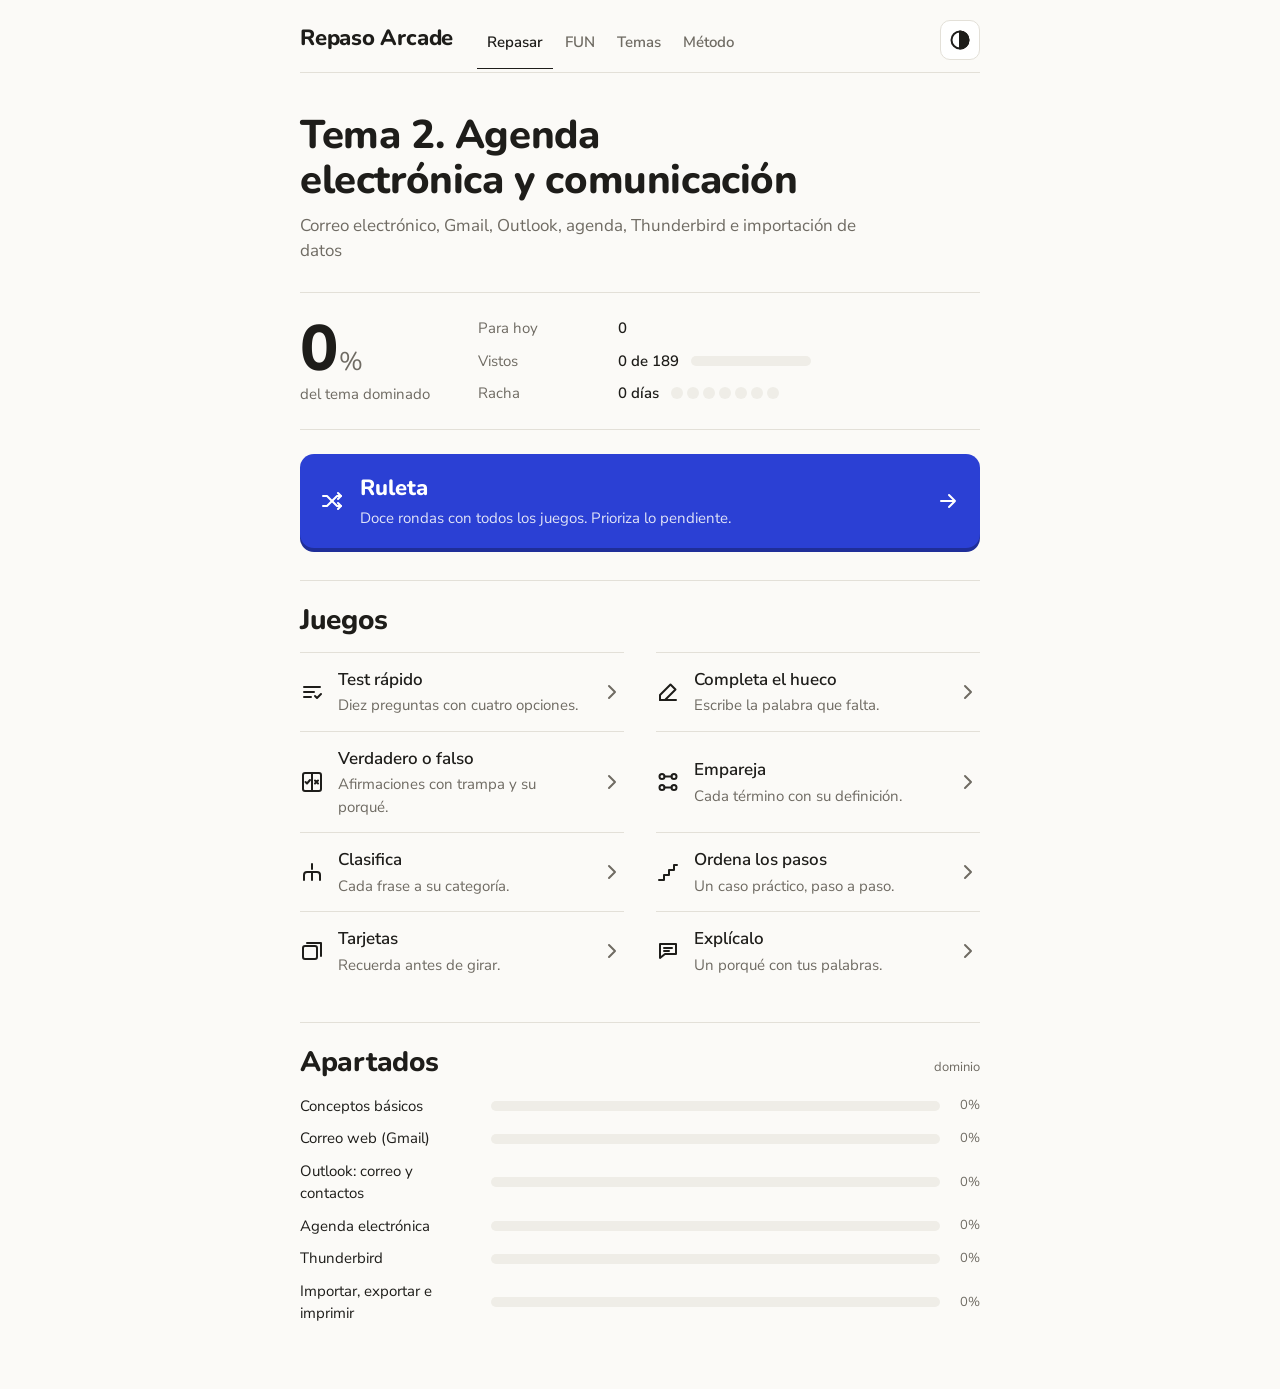
==== index.html @ 4361f6ac "Arreglos de la revisión y pantalla Método en filas con icono, frase y dato Contraste de los números " ====
<!doctype html>
<html lang="es">
<head>
<meta charset="utf-8">
<meta name="viewport" content="width=device-width,initial-scale=1,viewport-fit=cover">
<meta name="description" content="Juegos de estudio con repaso espaciado para el Tema 2 (agenda electrónica y comunicación). Admite nuevos PDF.">
<style>:root{color-scheme:light;padding-top:env(safe-area-inset-top,0px);padding-bottom:env(safe-area-inset-bottom,0px)}body{margin:0;font:14px system-ui,sans-serif}img{max-width:100%}[hidden]{display:none!important}</style>
</head>
<body>
<title>Repaso Arcade</title>
<meta name="claude:viewport-fit-sides" content="cover">
<link rel="preconnect" href="https://fonts.googleapis.com">
<link rel="preconnect" href="https://fonts.gstatic.com" crossorigin>
<link rel="stylesheet" href="https://fonts.googleapis.com/css2?family=Nunito:wght@700;800&family=Nunito+Sans:wght@400;600&display=swap">
<script>/* Aplica el color y el modo guardados antes del primer pintado. */
try { var raA = JSON.parse(localStorage.getItem('ra.accent') || 'null'), raM = JSON.parse(localStorage.getItem('ra.mode') || 'null'); if (typeof raA === 'string') document.documentElement.setAttribute('data-accent', raA); if (raM === 'light' || raM === 'dark') document.documentElement.setAttribute('data-theme', raM); } catch (e) { }</script>
<style>
/* Sistema visual: ver DISENO.md. Una columna de 720 px, papel, tinta y un acento elegido por el usuario.
   Orden y aire tipo Notion (líneas finas, sin cajas dentro de cajas) con lo amable de Duolingo (tipografía redondeada,
   botones con borde inferior en relieve, barras gruesas). Sin sombras difusas, degradados ni desenfoques. */
:root {
  --paper: #FBFAF7; --surface: #FFFFFF; --surface-2: #EFEDE7; --ink: #1E1D1A; --ink-2: #6F6B63; --line: #E3E0D8; --line-2: #C9C5BB;
  --ok: #1B6E45; --ok-soft: #E1F2E7; --ko: #B33628; --ko-soft: #F9E1DD; --warn: #8E5D0E; --warn-soft: #F4E6C6;
  --accent-l: #2B40D4; --accent-d: #9DA8FF; --accent-ink-l: #FFFFFF; --accent-ink-d: #0F1440;
  --accent: var(--accent-l); --accent-ink: var(--accent-ink-l);
  --accent-soft: color-mix(in srgb, var(--accent) 12%, var(--paper));
  --accent-edge: color-mix(in srgb, var(--accent) 72%, #000);
  --ink-edge: color-mix(in srgb, var(--ink) 72%, #000);
  --font-display: "Nunito", "Nunito Sans", "Segoe UI", system-ui, sans-serif;
  --font-ui: "Nunito Sans", "Segoe UI", system-ui, -apple-system, sans-serif;
  --r-s: 10px; --r-m: 14px;
}
:root[data-accent="petroleo"] { --accent-l: #0E7C86; --accent-d: #4FC6CF; --accent-ink-d: #04282B; }
:root[data-accent="ciruela"] { --accent-l: #7A2E8E; --accent-d: #D39AE3; --accent-ink-d: #2B0F33; }
:root[data-accent="naranja"] { --accent-l: #B5500F; --accent-d: #F6A062; --accent-ink-d: #3A1A05; }
:root[data-accent="carbon"] { --accent-l: #1A1813; --accent-d: #ECE7DC; --accent-ink-d: #141311; }
@media (prefers-color-scheme: dark) {
  :root:not([data-theme="light"]) {
    --paper: #191917; --surface: #212120; --surface-2: #2C2B28; --ink: #ECEAE4; --ink-2: #A5A198; --line: #363530; --line-2: #4F4D46;
    --ok: #63C994; --ok-soft: #17322A; --ko: #F28E7F; --ko-soft: #3D1F1B; --warn: #E4B45D; --warn-soft: #392E14;
    --accent: var(--accent-d); --accent-ink: var(--accent-ink-d); color-scheme: dark;
  }
}
:root[data-theme="dark"] {
  --paper: #191917; --surface: #212120; --surface-2: #2C2B28; --ink: #ECEAE4; --ink-2: #A5A198; --line: #363530; --line-2: #4F4D46;
  --ok: #63C994; --ok-soft: #17322A; --ko: #F28E7F; --ko-soft: #3D1F1B; --warn: #E4B45D; --warn-soft: #392E14;
  --accent: var(--accent-d); --accent-ink: var(--accent-ink-d); color-scheme: dark;
}
* { box-sizing: border-box; }
html { height: 100%; }
body { margin: 0; background: var(--paper); color: var(--ink); font-family: var(--font-ui); font-size: 17px; line-height: 1.5; -webkit-font-smoothing: antialiased; }
button, input, select, textarea { font: inherit; color: inherit; }
button { cursor: pointer; }
:focus-visible { outline: 2px solid var(--accent); outline-offset: 2px; }
h1, h2, h3 { font-family: var(--font-display); font-weight: 800; line-height: 1.12; margin: 0; letter-spacing: -0.01em; text-wrap: balance; }
h1 { font-size: 2.5rem; }
h2 { font-size: 1.75rem; }
h3 { font-size: 1.375rem; }
p { margin: 0; }
b, strong { font-weight: 600; }
a { color: var(--accent); text-underline-offset: 3px; }
.ic { display: inline-flex; width: 24px; height: 24px; flex: 0 0 auto; }
.ic svg { width: 100%; height: 100%; fill: none; stroke: currentColor; stroke-width: 2; stroke-linecap: round; stroke-linejoin: round; }
.ic.sm { width: 18px; height: 18px; }
.app { max-width: 720px; margin: 0 auto; padding-left: max(20px, env(safe-area-inset-left, 0px)); padding-right: max(20px, env(safe-area-inset-right, 0px)); padding-bottom: 64px; }

/* Cabecera y navegación */
.top { display: flex; flex-wrap: wrap; align-items: center; gap: 0 20px; padding-top: 20px; border-bottom: 1px solid var(--line); }
.brand { font-family: var(--font-display); font-weight: 800; font-size: 1.375rem; background: none; border: 0; padding: 0 0 16px; color: var(--ink); letter-spacing: -0.01em; }
.topTools { margin-left: auto; padding-bottom: 12px; display: flex; gap: 8px; position: relative; }
.nav { display: flex; gap: 2px; order: 3; width: 100%; overflow-x: auto; scrollbar-width: none; }
.nav::-webkit-scrollbar { display: none; }
@media (min-width: 640px) { .nav { order: 0; width: auto; margin-left: 4px; } .topTools { order: 4; } }
.navItem { background: none; border: 0; padding: 8px 10px 14px; font-weight: 600; font-size: .9375rem; color: var(--ink-2); border-bottom: 2px solid transparent; margin-bottom: -1px; white-space: nowrap; transition: color .16s ease-out; }
.navItem:hover { color: var(--ink); }
.navItem.on { color: var(--ink); border-bottom-color: var(--ink); }
.iconBtn { width: 40px; height: 40px; display: inline-grid; place-items: center; border: 1px solid var(--line); background: var(--surface); border-radius: var(--r-s); color: var(--ink); padding: 0; }
.iconBtn:hover { border-color: var(--line-2); }
.themePanel { position: absolute; right: 0; top: calc(100% - 2px); z-index: 10; background: var(--surface); border: 1px solid var(--line); border-radius: var(--r-m); padding: 14px; display: grid; gap: 12px; min-width: 240px; }
.tpRow { display: grid; gap: 8px; }
.tpL { font-size: .8125rem; color: var(--ink-2); }
.swatches { display: flex; gap: 10px; }
.sw { width: 30px; height: 30px; border-radius: 50%; border: 0; padding: 0; background: var(--sw); }
.sw.on { outline: 2px solid var(--ink); outline-offset: 2px; }
.seg { display: inline-flex; border: 1px solid var(--line); border-radius: var(--r-s); overflow: hidden; }
.seg button { background: var(--surface); border: 0; padding: 7px 12px; font-size: .9375rem; color: var(--ink-2); border-right: 1px solid var(--line); }
.seg button:last-child { border-right: 0; }
.seg button.on { background: var(--ink); color: var(--paper); }

/* Botones y texto auxiliar */
.btn { display: inline-flex; align-items: center; justify-content: center; gap: 8px; min-height: 46px; padding: 10px 18px; border-radius: var(--r-s); border: 2px solid var(--line); box-shadow: 0 3px 0 var(--line); background: var(--surface); color: var(--ink); font-weight: 600; line-height: 1.2; text-decoration: none; transition: border-color .16s ease-out, background .16s ease-out, color .16s ease-out, transform .08s ease-out, box-shadow .08s ease-out; }
.btn:hover { border-color: var(--line-2); box-shadow: 0 3px 0 var(--line-2); }
.btn:active:not([disabled]) { transform: translateY(3px); box-shadow: none; }
.btn.primary { background: var(--accent); color: var(--accent-ink); border-color: var(--accent); box-shadow: 0 3px 0 var(--accent-edge); }
.btn.primary:hover { filter: brightness(1.06); border-color: var(--accent); box-shadow: 0 3px 0 var(--accent-edge); }
.btn.text { border-color: transparent; background: transparent; color: var(--ink-2); box-shadow: none; }
.btn.text:active:not([disabled]) { transform: none; }
.btn.text:hover { color: var(--ink); background: var(--surface-2); }
.btn.danger { color: var(--ko); }
.btn.big { min-height: 54px; padding: 12px 22px; font-size: 1.0625rem; }
.btn.small { min-height: 38px; padding: 5px 12px; font-size: .9375rem; }
.btn.on { background: var(--ink); color: var(--paper); border-color: var(--ink); box-shadow: 0 3px 0 var(--ink-edge); }
.btn[disabled] { opacity: .5; cursor: not-allowed; }
.row { display: flex; flex-wrap: wrap; gap: 10px; align-items: center; }
.row.between { justify-content: space-between; }
.stack { display: grid; grid-template-columns: minmax(0, 1fr); gap: 16px; }
.stack.tight { gap: 8px; }
.muted { color: var(--ink-2); }
.small { font-size: .9375rem; }
.label { font-size: .8125rem; color: var(--ink-2); }
.tag { font-size: .8125rem; font-weight: 600; color: var(--accent); }
.tag.warn { color: var(--warn); }
.kbd { display: inline-grid; place-items: center; min-width: 24px; height: 24px; padding: 0 6px; border-radius: 6px; background: var(--surface-2); font-size: .8125rem; font-weight: 600; color: var(--ink-2); }
.block { padding-top: 24px; border-top: 1px solid var(--line); margin-top: 32px; }
.h { display: flex; align-items: baseline; justify-content: space-between; gap: 12px; margin-bottom: 16px; }
.page { padding-top: 32px; display: grid; gap: 16px; }
.page .h { margin-bottom: 0; align-items: center; flex-wrap: wrap; }
.empty { padding: 48px 0; display: grid; gap: 12px; }

/* Inicio */
.hero { padding: 40px 0 28px; display: grid; gap: 10px; }
.hero .sub { color: var(--ink-2); max-width: 56ch; }
.packPick { display: grid; grid-template-columns: auto minmax(0, 1fr); align-items: center; gap: 10px; margin-top: 6px; max-width: 480px; }
select.packSel { width: 100%; min-width: 0; padding: 8px 12px; border: 2px solid var(--line); border-radius: var(--r-s); background: var(--surface); text-overflow: ellipsis; }
.ledger { display: grid; grid-template-columns: auto 1fr; gap: 24px 48px; align-items: center; padding: 24px 0; border-top: 1px solid var(--line); border-bottom: 1px solid var(--line); }
.ledger .big { display: grid; gap: 2px; }
.ledger .n { font-family: var(--font-display); font-size: 4rem; font-weight: 800; line-height: 1; font-variant-numeric: tabular-nums; letter-spacing: -0.02em; }
.ledger .n small { font-size: .4em; margin-left: 2px; color: var(--ink-2); font-weight: 400; }
.ledger .l { font-size: .9375rem; color: var(--ink-2); }
.facts { list-style: none; margin: 0; padding: 0; display: grid; gap: 10px; }
.facts li { display: grid; grid-template-columns: 8.5em 1fr; gap: 12px; align-items: center; font-size: .9375rem; }
.facts .k { color: var(--ink-2); }
.facts .v { font-weight: 600; font-variant-numeric: tabular-nums; display: flex; align-items: center; gap: 12px; min-width: 0; }
.facts .v.due { color: var(--warn); }
.mini { flex: 1 1 60px; max-width: 120px; height: 10px; background: var(--surface-2); border-radius: 5px; overflow: hidden; }
.mini i { display: block; height: 100%; background: var(--accent); width: 0; transition: width .3s ease-out; }
.days { display: inline-flex; gap: 4px; }
.days i { width: 12px; height: 12px; border-radius: 50%; background: var(--surface-2); }
.days i.on { background: var(--accent); }
@media (max-width: 480px) { .ledger { grid-template-columns: 1fr; gap: 16px; } .facts li { grid-template-columns: 7.5em 1fr; } }
.cta { display: grid; grid-template-columns: auto 1fr auto; align-items: center; gap: 16px; width: 100%; margin-top: 24px; padding: 18px 20px; border: 0; border-radius: var(--r-m); background: var(--accent); color: var(--accent-ink); box-shadow: 0 4px 0 var(--accent-edge); text-align: left; transition: filter .16s ease-out, transform .08s ease-out, box-shadow .08s ease-out; }
.cta:hover { filter: brightness(1.06); }
.cta:active { transform: translateY(4px); box-shadow: none; }
.cta .t { display: grid; gap: 2px; min-width: 0; }
.cta b { font-family: var(--font-display); font-size: 1.375rem; font-weight: 800; }
.cta .d { font-size: .9375rem; opacity: .85; }
.games { display: grid; grid-template-columns: 1fr; }
@media (min-width: 640px) { .games { grid-template-columns: 1fr 1fr; column-gap: 32px; } }
.game { display: grid; grid-template-columns: auto 1fr auto; align-items: center; gap: 14px; padding: 14px 0; border: 0; border-top: 1px solid var(--line); background: none; text-align: left; color: var(--ink); }
.game .t { display: grid; gap: 2px; min-width: 0; }
.game b { font-size: 1.0625rem; }
.game .d { font-size: .9375rem; color: var(--ink-2); }
.game .right { display: flex; align-items: center; gap: 10px; }
.game .rec { font-size: .8125rem; color: var(--ink-2); font-variant-numeric: tabular-nums; }
.game .chev { color: var(--ink-2); transition: transform .16s ease-out, color .16s ease-out; }
.game:hover:not([disabled]) .chev { color: var(--ink); transform: translateX(3px); }
.game[disabled] { opacity: .45; cursor: not-allowed; }
.secs { display: grid; gap: 10px; }
.sec { display: grid; grid-template-columns: minmax(120px, 1.2fr) 3fr auto; gap: 12px; align-items: center; font-size: .9375rem; }
.sec .pct { font-size: .8125rem; color: var(--ink-2); font-variant-numeric: tabular-nums; min-width: 3.5ch; text-align: right; }
.meter { height: 10px; background: var(--surface-2); border-radius: 5px; overflow: hidden; }
.meter i { display: block; height: 100%; background: var(--accent); transition: width .3s ease-out; }
@media (max-width: 420px) { .sec { grid-template-columns: 1fr auto; row-gap: 6px; } .sec .meter { grid-column: 1 / -1; grid-row: 2; } .sec .pct { grid-column: 2; grid-row: 1; } }

/* Partida */
.shell { padding-top: 24px; }
.shellHead { display: flex; align-items: center; justify-content: space-between; gap: 12px; flex-wrap: wrap; margin-bottom: 12px; }
.shellTitle { font-family: var(--font-display); font-weight: 800; font-size: 1.375rem; }
.shellMeta { display: flex; align-items: center; gap: 14px; font-size: .9375rem; color: var(--ink-2); font-variant-numeric: tabular-nums; }
.shellMeta .hot { color: var(--warn); font-weight: 600; }
.segs { display: flex; gap: 4px; height: 8px; margin-bottom: 28px; }
.segs i { flex: 1; background: var(--surface-2); border-radius: 4px; transition: background .3s ease-out; }
.segs i.done { background: var(--accent); }
.segs i.now { background: color-mix(in srgb, var(--accent) 45%, var(--surface-2)); }
.body { display: grid; gap: 20px; align-content: start; min-height: 240px; }
.q { font-family: var(--font-display); font-weight: 700; font-size: 1.625rem; line-height: 1.25; letter-spacing: -0.01em; }
.opts { display: grid; gap: 8px; }
.opt { display: flex; gap: 12px; align-items: center; text-align: left; width: 100%; min-height: 54px; padding: 12px 14px; border-radius: var(--r-s); border: 2px solid var(--line); box-shadow: 0 2px 0 var(--line); background: var(--surface); transition: border-color .16s ease-out, background .16s ease-out, transform .08s ease-out, box-shadow .08s ease-out; }
.opt:hover:not([disabled]) { border-color: var(--line-2); box-shadow: 0 2px 0 var(--line-2); }
.opt:active:not([disabled]) { transform: translateY(2px); box-shadow: none; }
.opt .key { flex: 0 0 auto; display: inline-grid; place-items: center; min-width: 26px; height: 26px; padding: 0 6px; border-radius: 6px; background: var(--surface-2); font-size: .8125rem; font-weight: 600; color: var(--ink-2); }
.opt .txt { flex: 1 1 auto; min-width: 0; }
.opt .mark { flex: 0 0 auto; display: inline-flex; min-width: 18px; }
.opt.is-right { border-color: var(--ok); background: var(--ok-soft); box-shadow: 0 2px 0 var(--ok); animation: pop .22s ease-out; }
@keyframes pop { 50% { transform: scale(1.015); } }
.opt.is-right .key { background: var(--ok); color: var(--paper); }
.opt.is-right .mark { color: var(--ok); }
.opt.is-wrong { border-color: var(--ko); background: var(--ko-soft); box-shadow: 0 2px 0 var(--ko); }
.opt.is-wrong .key { background: var(--ko); color: var(--paper); }
.opt.is-wrong .mark { color: var(--ko); }
.opt[disabled] { cursor: default; }
.opts.two { grid-template-columns: 1fr 1fr; }
.opts.two .opt { min-height: 72px; font-size: 1.0625rem; font-weight: 600; }
@media (max-width: 380px) { .opts.two { grid-template-columns: 1fr; } }
.fb { display: none; margin-top: 4px; padding: 16px; border-radius: var(--r-m); gap: 12px 16px; align-items: center; }
.fb.show { display: grid; grid-template-columns: 1fr auto; animation: rise .2s ease-out; }
@keyframes rise { from { opacity: 0; transform: translateY(8px); } }
.fb.ok { background: var(--ok-soft); }
.fb.ko { background: var(--ko-soft); }
.fb .verdict { font-weight: 600; display: flex; align-items: center; gap: 8px; }
.fb.ok .verdict { color: var(--ok); }
.fb.ko .verdict { color: var(--ko); }
.fb .why { font-size: .9375rem; margin-top: 4px; }
@media (max-width: 480px) { .fb.show { grid-template-columns: 1fr; } .fb .btn { width: 100%; } }

/* Completa el hueco */
.cloze { font-family: var(--font-display); font-weight: 700; font-size: 1.5rem; line-height: 1.65; letter-spacing: -0.01em; }
.cloze input { width: 10ch; max-width: 100%; padding: 2px 8px; border: 0; border-bottom: 3px solid var(--accent); background: var(--accent-soft); border-radius: 8px 8px 0 0; font-family: var(--font-ui); font-size: 1.125rem; font-weight: 600; text-align: center; }
.cloze input.ok { border-color: var(--ok); background: var(--ok-soft); }
.cloze input.ko { border-color: var(--ko); background: var(--ko-soft); }
.hint { font-size: .9375rem; color: var(--ink-2); min-height: 1.4em; }

/* Empareja */
.pairs { display: grid; gap: 16px; }
.chipsWrap { display: flex; flex-wrap: wrap; gap: 8px; }
.pchip { padding: 8px 12px; border-radius: var(--r-s); border: 2px solid var(--line); box-shadow: 0 2px 0 var(--line); background: var(--surface); font-weight: 600; font-size: .9375rem; transition: background .16s ease-out, border-color .16s ease-out, opacity .25s ease-out; }
.pchip:hover { border-color: var(--line-2); }
.pchip.is-sel { border-color: var(--accent); background: var(--accent-soft); color: var(--accent); }
.pchip.is-done { opacity: .3; pointer-events: none; }
.pchip.is-wrong, .pdef.is-wrong { border-color: var(--ko); background: var(--ko-soft); animation: shake .3s ease; }
.defs { display: grid; gap: 8px; }
.pdef { text-align: left; padding: 10px 12px; border-radius: var(--r-s); border: 2px solid var(--line); box-shadow: 0 2px 0 var(--line); background: var(--surface); font-size: .9375rem; display: flex; gap: 10px; align-items: center; transition: background .16s ease-out, border-color .16s ease-out, opacity .25s ease-out; }
.pdef:hover { border-color: var(--line-2); }
.pdef.is-done { opacity: .35; pointer-events: none; }
.pdef .ic { color: var(--ok); }
@keyframes shake { 0%, 100% { transform: translateX(0) } 25% { transform: translateX(-4px) } 75% { transform: translateX(4px) } }

/* Clasifica */
.counter { font-size: .9375rem; color: var(--ink-2); font-variant-numeric: tabular-nums; }
.itemCard { background: var(--surface-2); border-radius: var(--r-m); padding: 28px 20px; font-family: var(--font-display); font-weight: 700; font-size: 1.5rem; line-height: 1.25; text-align: center; min-height: 120px; display: grid; place-items: center; transition: background .2s ease-out, color .2s ease-out; }
.itemCard.ok { background: var(--ok-soft); color: var(--ok); }
.itemCard.ko { background: var(--ko-soft); color: var(--ko); }
.cats { display: grid; gap: 8px; grid-template-columns: repeat(auto-fit, minmax(150px, 1fr)); }
.cats .btn { min-height: 56px; justify-content: flex-start; text-align: left; }
.cats .btn.is-right { border-color: var(--ok); background: var(--ok-soft); box-shadow: 0 3px 0 var(--ok); }
.cats .btn.is-wrong { border-color: var(--ko); background: var(--ko-soft); box-shadow: 0 3px 0 var(--ko); }

/* Ordena */
.steps { display: grid; gap: 8px; }
.step { text-align: left; padding: 10px 12px; border-radius: var(--r-s); border: 2px solid var(--line); box-shadow: 0 2px 0 var(--line); background: var(--surface); display: flex; gap: 12px; align-items: center; transition: border-color .16s ease-out, background .16s ease-out, opacity .2s ease-out; }
.step:hover:not([disabled]) { border-color: var(--line-2); }
.step .n { flex: 0 0 auto; display: inline-grid; place-items: center; width: 26px; height: 26px; border-radius: 6px; background: var(--surface-2); font-size: .8125rem; font-weight: 600; color: var(--ink-2); }
.step.picked { opacity: .4; }
.step.pos-ok { border-color: var(--ok); background: var(--ok-soft); box-shadow: 0 2px 0 var(--ok); }
.step.pos-ok .n { background: var(--ok); color: var(--paper); }
.step.pos-ko { border-color: var(--ko); background: var(--ko-soft); box-shadow: 0 2px 0 var(--ko); }
.step.pos-ko .n { background: var(--ko); color: var(--paper); }
.step[disabled] { cursor: default; }

/* Tarjetas */
.flashCard { min-height: 240px; border-radius: var(--r-m); border: 2px solid var(--line); box-shadow: 0 3px 0 var(--line); background: var(--surface); display: grid; place-items: center; padding: 28px 24px; text-align: center; transition: background .2s ease-out; }
.flashCard .face { display: grid; gap: 10px; }
.flashCard .big { font-family: var(--font-display); font-size: 1.75rem; font-weight: 800; line-height: 1.15; letter-spacing: -0.01em; }
.flashCard .ans { font-size: 1.0625rem; }
.flashCard.flipped { background: var(--accent-soft); border-color: var(--accent-soft); box-shadow: 0 3px 0 var(--accent); }
.rate { display: grid; grid-template-columns: repeat(3, 1fr); gap: 8px; }
.rate .btn { min-height: 60px; padding: 10px 8px; flex-direction: column; gap: 2px; }
.rate .btn small { font-weight: 400; color: var(--ink-2); font-size: .8125rem; }
.rate .btn.ko:hover { border-color: var(--ko); }
.rate .btn.ok:hover { border-color: var(--ok); }
@media (max-width: 380px) { .rate { grid-template-columns: 1fr; } }
.boxes { display: flex; gap: 4px; align-items: center; }
.boxes i { width: 14px; height: 6px; border-radius: 2px; background: var(--surface-2); }
.boxes i.on { background: var(--accent); }

/* Explícalo */
textarea.answer { width: 100%; min-height: 120px; padding: 12px; border-radius: var(--r-s); border: 1px solid var(--line); background: var(--surface); resize: vertical; }
.model { background: var(--accent-soft); border-radius: var(--r-m); padding: 14px 16px; display: grid; gap: 6px; }
.aiBox { background: var(--surface-2); border-radius: var(--r-m); padding: 14px 16px; display: grid; gap: 6px; white-space: pre-wrap; font-size: .9375rem; }

/* Resumen */
.summary { display: grid; gap: 24px; }
.summaryTop { display: grid; grid-template-columns: auto 1fr; gap: 24px; align-items: center; }
.ring { width: 120px; height: 120px; display: block; }
.ring circle { fill: none; stroke-width: 10; }
.ring .track { stroke: var(--surface-2); }
.ring .val { stroke: var(--accent); stroke-linecap: round; transform: rotate(-90deg); transform-origin: 50% 50%; transition: stroke-dashoffset .8s ease-out; }
.ring text { font-family: var(--font-display); font-weight: 800; font-size: 26px; fill: var(--ink); }
.summaryNums { display: grid; gap: 6px; }
.summaryNums .h2 { font-family: var(--font-display); font-size: 1.75rem; font-weight: 800; line-height: 1.15; letter-spacing: -0.01em; }
.missed { display: grid; gap: 8px; margin-top: 12px; }
.missed .m { padding: 10px 0; border-top: 1px solid var(--line); font-size: .9375rem; display: grid; gap: 2px; }
.missed .m b { font-weight: 600; }
.missed .m span { color: var(--ink-2); }
@media (max-width: 420px) { .summaryTop { grid-template-columns: 1fr; justify-items: center; text-align: center; } }

/* Temas y añadir tema */
.packs { display: grid; }
.packRow { display: grid; grid-template-columns: 1fr auto; gap: 12px 16px; align-items: center; padding: 16px 0; border-top: 1px solid var(--line); }
.packRow .exportBox { grid-column: 1 / -1; }
@media (max-width: 560px) { .packRow { grid-template-columns: 1fr; } }
.counts { font-size: .8125rem; color: var(--ink-2); }
.tabs { display: inline-flex; border: 1px solid var(--line); border-radius: var(--r-s); overflow: hidden; }
.tab { padding: 8px 14px; border: 0; border-right: 1px solid var(--line); background: var(--surface); font-weight: 600; font-size: .9375rem; color: var(--ink-2); }
.tab:last-child { border-right: 0; }
.tab.on { background: var(--ink); color: var(--paper); }
.drop { border: 2px dashed var(--line-2); border-radius: var(--r-m); padding: 28px 16px; text-align: center; display: grid; grid-template-columns: minmax(0, 1fr); gap: 8px; justify-items: center; background: var(--surface); }
.drop.over { border-color: var(--accent); background: var(--accent-soft); }
.drop input { max-width: 100%; min-width: 0; width: 100%; font-size: .9375rem; }
label.btn { cursor: pointer; }
.vh, .drop input.vh { position: absolute; width: 1px; height: 1px; overflow: hidden; clip: rect(0 0 0 0); white-space: nowrap; }
.vh:focus-visible + label { outline: 2px solid var(--accent); outline-offset: 2px; }
input[type=file] { max-width: 100%; min-width: 0; }
textarea.src { width: 100%; min-height: 160px; padding: 12px; border-radius: var(--r-s); border: 1px solid var(--line); background: var(--surface); font-size: .9375rem; resize: vertical; }
input.text { width: 100%; padding: 10px 12px; border-radius: var(--r-s); border: 1px solid var(--line); background: var(--surface); }
.radios { display: grid; gap: 8px; }
.radio { display: flex; gap: 12px; align-items: flex-start; padding: 12px 14px; border-radius: var(--r-s); border: 2px solid var(--line); background: var(--surface); cursor: pointer; }
.radio.on { border-color: var(--accent); background: var(--accent-soft); }
.radio.off { opacity: .55; cursor: not-allowed; }
.radio input { margin-top: 5px; accent-color: var(--accent); }
.radio b { display: block; }
.radio span { font-size: .9375rem; color: var(--ink-2); }
.sizes { display: inline-flex; gap: 6px; }
.prog { display: grid; gap: 6px; }
.log { font-size: .9375rem; color: var(--ink-2); white-space: pre-wrap; max-height: 160px; overflow: auto; }
.preview { font-size: .875rem; color: var(--ink-2); max-height: 120px; overflow: auto; white-space: pre-wrap; background: var(--surface-2); padding: 10px 12px; border-radius: var(--r-s); }
.notice { padding: 10px 14px; border-radius: var(--r-s); background: var(--warn-soft); color: var(--ink); font-size: .9375rem; }
.notice.bad { background: var(--ko-soft); }
.notice.good { background: var(--ok-soft); }

/* Método */
.methods { list-style: none; margin: 0; padding: 0; }
.method { display: grid; grid-template-columns: 44px minmax(0, 1fr) auto; grid-template-areas: "ic t num" "ic more more"; gap: 6px 16px; padding: 18px 0; border-top: 1px solid var(--line); align-items: start; }
.method:first-child { border-top: 0; padding-top: 4px; }
.mIc { grid-area: ic; width: 44px; height: 44px; display: grid; place-items: center; border-radius: var(--r-s); background: var(--accent-soft); color: var(--accent); }
.mT { grid-area: t; display: grid; gap: 2px; min-width: 0; }
.mT b { font-family: var(--font-display); font-size: 1.125rem; font-weight: 800; }
.mNum { grid-area: num; display: grid; justify-items: end; text-align: right; }
.mNum .n { font-family: var(--font-display); font-weight: 800; font-size: 1.375rem; line-height: 1.1; color: var(--accent); white-space: nowrap; font-variant-numeric: tabular-nums; }
.mNum small { font-size: .8125rem; color: var(--ink-2); white-space: nowrap; }
.method details.more { grid-area: more; }
details.more summary { list-style: none; cursor: pointer; display: inline-flex; align-items: center; gap: 6px; min-height: 32px; font-weight: 600; font-size: .9375rem; color: var(--accent); }
details.more summary::-webkit-details-marker { display: none; }
details.more summary .ic { transition: transform .16s ease-out; }
details.more[open] summary .ic { transform: rotate(90deg); }
details.more p { margin-top: 6px; max-width: 62ch; font-size: .9375rem; color: var(--ink-2); }
details.sources ul { margin: 8px 0 0; padding-left: 20px; display: grid; gap: 6px; font-size: .9375rem; color: var(--ink-2); }
.avoid { display: flex; flex-wrap: wrap; gap: 8px; }
.avoid > span { display: inline-flex; align-items: center; gap: 6px; padding: 8px 12px; border: 1px solid var(--line); border-radius: var(--r-s); font-weight: 600; color: var(--ink-2); }
.avoid .ic { color: var(--ko); }
@media (max-width: 560px) { .method { grid-template-columns: 44px minmax(0, 1fr); grid-template-areas: "ic t" "ic num" "ic more"; } .mNum { justify-items: start; text-align: left; } .mNum small { white-space: normal; } }

/* Varios */
.toast { position: fixed; left: 50%; bottom: calc(18px + env(safe-area-inset-bottom, 0px)); transform: translate(-50%, 20px); background: var(--ink); color: var(--paper); padding: 10px 16px; border-radius: var(--r-s); font-size: .9375rem; opacity: 0; pointer-events: none; transition: opacity .2s ease-out, transform .2s ease-out; z-index: 20; max-width: calc(100vw - 32px); }
.toast.show { opacity: 1; transform: translate(-50%, 0); }
@media (hover: none) and (pointer: coarse) { .btn.small { min-height: 44px; } .sw { width: 44px; height: 44px; } .seg button, .tab { min-height: 44px; } }
@media (prefers-reduced-motion: reduce) { *, *::before, *::after { animation: none !important; transition: none !important; } }
</style>

<div class="app">
  <header class="top">
    <button class="brand" id="brandBtn" type="button" aria-label="Inicio">Repaso Arcade</button>
    <nav class="nav" aria-label="Secciones">
      <button class="navItem on" type="button" data-nav="home" aria-current="page">Repasar</button>
      <button class="navItem" type="button" data-nav="fun">FUN</button>
      <button class="navItem" type="button" data-nav="packs">Temas</button>
      <button class="navItem" type="button" data-nav="why">Método</button>
    </nav>
    <div class="topTools">
      <button class="iconBtn" id="themeBtn" type="button" aria-label="Color y modo" aria-haspopup="true" aria-expanded="false"><span class="ic" aria-hidden="true"><svg viewBox="0 0 24 24"><circle cx="12" cy="12" r="8.5"/><path d="M12 3.5v17a8.5 8.5 0 0 0 0-17z" fill="currentColor"/></svg></span></button>
      <div class="themePanel" id="themePanel" hidden></div>
    </div>
  </header>
  <main id="view" aria-live="polite"></main>
</div>
<div class="toast" id="toast" role="status"></div>

<script>
// Banco de contenidos del Tema 2 (Unidad 7 del libro de Aplicaciones Ofimáticas, McGraw-Hill):
// "Agenda electrónica y comunicación". Generado a partir del PDF subido por el usuario.
const PACK_TEMA2 = {
  id: "tema2-agenda",
  title: "Tema 2. Agenda electrónica y comunicación",
  subtitle: "Correo electrónico, Gmail, Outlook, agenda, Thunderbird e importación de datos",
  source: "Aplicaciones Ofimáticas (McGraw-Hill), Unidad 7",
  builtin: true,
  sections: [
    { id: "s1", name: "Conceptos básicos" },
    { id: "s2", name: "Correo web (Gmail)" },
    { id: "s3", name: "Outlook: correo y contactos" },
    { id: "s4", name: "Agenda electrónica" },
    { id: "s5", name: "Thunderbird" },
    { id: "s6", name: "Importar, exportar e imprimir" }
  ],
  concepts: [
    { id: "k1", sec: "s1", term: "Correo electrónico", def: "Método de intercambio de mensajes a través de cualquier red de ordenadores, incluida Internet. Un mismo mensaje puede enviarse a uno o más destinatarios." },
    { id: "k2", sec: "s1", term: "Nombre de usuario", def: "Parte de la dirección de correo situada antes de la @. Identifica un buzón concreto de una persona o entidad." },
    { id: "k3", sec: "s1", term: "Nombre de dominio", def: "Parte de la dirección de correo situada después de la @. Indica el proveedor en el que está registrado el buzón." },
    { id: "k4", sec: "s1", term: "Cabecera del mensaje", def: "Información de control del mensaje: remitente, destinatarios, fecha y hora de envío y asunto." },
    { id: "k5", sec: "s1", term: "Cuerpo del mensaje", def: "Parte del mensaje que contiene el texto. En ella también pueden adjuntarse archivos de todo tipo." },
    { id: "k6", sec: "s1", term: "Asunto", def: "Título del mensaje. Explica el tema que se va a tratar; traduce el inglés subject." },
    { id: "k7", sec: "s1", term: "Store and forward", def: "Modelo de funcionamiento del correo: el emisor envía el mensaje al servidor del destinatario, que lo almacena hasta que el cliente del destinatario lo solicita." },
    { id: "k8", sec: "s1", term: "Servidor de correo", def: "Gestiona los buzones de un proveedor. Incluye los componentes MTA y MDA." },
    { id: "k9", sec: "s1", term: "Cuenta de correo", def: "Buzón personal concedido y gestionado por el proveedor, al que se accede con un identificador de usuario y una contraseña." },
    { id: "k10", sec: "s1", term: "Cliente de correo", def: "Software con el que accedemos a la cuenta y gestionamos los mensajes. Es el componente MUA." },
    { id: "k11", sec: "s1", term: "IMAP", def: "Protocolo en el que los mensajes permanecen siempre en el servidor y se organizan allí en carpetas. Es la base del correo web." },
    { id: "k12", sec: "s1", term: "POP3", def: "Protocolo más antiguo: un cliente instalado descarga los mensajes al ordenador y los elimina del servidor." },
    { id: "k13", sec: "s1", term: "Mensajería instantánea", def: "Servicio de comunicación inmediata (chat) que exige que todos los interlocutores estén conectados al servidor a la vez." },
    { id: "k14", sec: "s1", term: "Videoconferencia", def: "Comunicación en tiempo real con vídeo y audio; Skype fue el software pionero. Apoya el teletrabajo y las colaboraciones con el extranjero." },
    { id: "k15", sec: "s1", term: "Agenda electrónica", def: "Herramienta para planificar y optimizar el tiempo. Reúne agenda de contactos, calendario y notas." },
    { id: "k16", sec: "s1", term: "Evento", def: "Cualquier suceso destacable del que queremos tomar nota en la agenda. Se distinguen dos tipos: citas y reuniones." },
    { id: "k17", sec: "s1", term: "Cita", def: "Evento básico que representa cualquier acontecimiento que requiere nuestra atención: una visita al médico, una comida de trabajo..." },
    { id: "k18", sec: "s1", term: "Reunión", def: "Versión avanzada de la cita: se invita a contactos de la libreta y un planificador propone la fecha más propicia para todos." },
    { id: "k19", sec: "s1", term: "Tarea", def: "Asunto pendiente que no queremos olvidar y que no va ligado necesariamente a un día concreto." },
    { id: "k20", sec: "s1", term: "PDA", def: "Agenda personal electrónica que se popularizó en los noventa. Hoy cualquier móvil o tableta cumple esa función." },
    { id: "k21", sec: "s2", term: "Etiqueta (Gmail)", def: "Método de organización del correo en Gmail. A diferencia de las carpetas, un mismo mensaje puede tener varias etiquetas." },
    { id: "k22", sec: "s2", term: "Conversación", def: "Agrupación de un mensaje y todas sus respuestas en un solo hilo, parecido a un foro. Fue una innovación de Gmail." },
    { id: "k23", sec: "s2", term: "Archivar", def: "Ocultar un mensaje de la bandeja de entrada sin borrarlo. Sigue accesible en la sección Todos o mediante la búsqueda." },
    { id: "k24", sec: "s2", term: "Filtro", def: "Regla que realiza una acción automática (etiquetar, archivar...) sobre todos los mensajes que cumplen unos criterios." },
    { id: "k25", sec: "s2", term: "Captcha", def: "Texto difícil de identificar por un reconocedor de caracteres (OCR). Impide que programas creen cuentas de forma automatizada." },
    { id: "k26", sec: "s2", term: "Spam", def: "Correo no deseado, la lacra del correo electrónico. Los proveedores bloquean las cuentas que lo envían." },
    { id: "k27", sec: "s2", term: "Destacados", def: "Sección de Gmail que reúne los mensajes a los que hemos añadido la estrella." },
    { id: "k28", sec: "s3", term: "CC (con copia)", def: "Destinatarios secundarios de un mensaje, visibles para todos los receptores." },
    { id: "k29", sec: "s3", term: "CCO (con copia oculta)", def: "Destinatarios que reciben el mensaje pero no aparecen listados para el resto de receptores." },
    { id: "k30", sec: "s3", term: "Responder a todos", def: "Respuesta que incluye también a los contactos que iban en copia en el mensaje original. No incluye a los destinatarios ocultos." },
    { id: "k31", sec: "s3", term: "Reenviar", def: "Enviar a otra persona un mensaje que hemos recibido. Outlook añade al asunto el prefijo RV; otros clientes escriben FWD." },
    { id: "k32", sec: "s3", term: "Regla (Outlook)", def: "Condición y acción que Outlook aplica automáticamente a los mensajes, por ejemplo mover a una carpeta los de cierto remitente." },
    { id: "k33", sec: "s3", term: "Seguimiento (bandera)", def: "Marca que añade un mensaje a la lista de tareas para recordarnos volver a él más adelante." },
    { id: "k34", sec: "s3", term: "Lista de distribución", def: "Conjunto de direcciones agrupadas bajo un mismo nombre, como empleados@miempresa.com. La crea el proveedor de correo, no el cliente." },
    { id: "k35", sec: "s3", term: "Grupo de contactos", def: "Alternativa que ofrece Outlook a la lista de distribución: agrupa contactos de la libreta para escribirles a todos a la vez." },
    { id: "k36", sec: "s3", term: "vCard", def: "Formato de tarjeta de visita que Outlook genera con los datos de un contacto y que puede incorporarse a la firma." },
    { id: "k37", sec: "s3", term: "Redifusión web", def: "Forma de publicación que permite suscribirse a una fuente y recibir notificaciones cuando se actualiza. Se la llama, incorrectamente, sindicación." },
    { id: "k38", sec: "s3", term: "RSS", def: "Really Simple Syndication: el formato de redifusión más extendido. Outlook agrupa las fuentes en su panel principal." },
    { id: "k39", sec: "s3", term: "Archivo de datos de Outlook", def: "Lugar donde Outlook unifica los mensajes de las cuentas POP3, las carpetas personales y las fuentes RSS." },
    { id: "k40", sec: "s3", term: "Firma", def: "Texto que se añade al final de los mensajes. Outlook permite una firma para mensajes nuevos y otra para respuestas y reenvíos." },
    { id: "k41", sec: "s4", term: "Periodicidad", def: "Opción de una cita que hace que el evento se repita cada cierto tiempo, por ejemplo cada año." },
    { id: "k42", sec: "s4", term: "Categoría", def: "Etiqueta de color que se asigna a un evento (Trabajo, Personal, Estudios, Ocio...) para identificar su tipo de un vistazo." },
    { id: "k43", sec: "s4", term: "Aviso", def: "Ventana que aparece cuando se acerca un evento de la agenda." },
    { id: "k44", sec: "s4", term: "Evento de todo el día", def: "Cita no asociada a una hora concreta, como un cumpleaños. En la vista Día aparece en la parte superior." },
    { id: "k45", sec: "s4", term: "Planificador", def: "Herramienta de las reuniones que accede a los calendarios de los implicados y propone la fecha más propicia para todos." },
    { id: "k46", sec: "s5", term: "Thunderbird", def: "Cliente de correo libre de la Fundación Mozilla, descendiente del cliente de Netscape y principal alternativa a Outlook." },
    { id: "k47", sec: "s5", term: "Lightning", def: "Complemento que añade la agenda electrónica (calendario y tareas) a Thunderbird." },
    { id: "k48", sec: "s5", term: "Carpetas locales", def: "Sección de Thunderbird similar al archivo de datos de Outlook, donde pueden agruparse todas las cuentas." },
    { id: "k49", sec: "s6", term: "CSV", def: "Valores separados por comas: formato aceptado mayoritariamente para importar y exportar contactos." },
    { id: "k50", sec: "s6", term: "PST", def: "Formato propio de Outlook para exportar e importar mensajes y calendarios." },
    { id: "k51", sec: "s6", term: "Exportar", def: "Sacar mensajes, contactos o calendario a un archivo. Sirve también como copia de seguridad." }
  ],
  questions: [
    { id: "q1", sec: "s1", q: "¿Qué dos elementos forman una dirección de correo electrónico?", options: ["Nombre de usuario y nombre de dominio", "Nombre y apellidos", "Asunto y cuerpo", "Servidor y cliente"], a: 0, why: "En jseguragarrido@gmail.com, el usuario va antes de la @ y el dominio después." },
    { id: "q2", sec: "s1", q: "En la dirección agarcia@gmail.com, ¿qué indica gmail.com?", options: ["El proveedor de correo en el que está registrado el buzón", "El buzón concreto de la persona", "El cliente de correo que usa", "El protocolo de acceso"], a: 0, why: "El dominio señala el proveedor; el nombre de usuario (agarcia) identifica el buzón." },
    { id: "q3", sec: "s1", q: "¿Cuál de estos datos NO forma parte de la cabecera de un mensaje?", options: ["Los archivos adjuntos", "El remitente", "La fecha y hora de envío", "El asunto"], a: 0, why: "Los adjuntos van en el cuerpo, junto con el texto." },
    { id: "q4", sec: "s1", q: "El correo electrónico sigue el modelo...", options: ["store and forward (almacenamiento y reenvío)", "peer to peer (entre iguales)", "de tiempo real", "de cliente único"], a: 0, why: "El servidor del destinatario almacena el mensaje y lo entrega cuando el cliente lo solicita." },
    { id: "q5", sec: "s1", q: "¿A quién envía realmente el emisor su mensaje?", options: ["Al servidor de correo del destinatario", "Directamente al ordenador del receptor", "A su propio cliente de correo", "A su proveedor de Internet"], a: 0, why: "A pesar de las apariencias, el mensaje no va directo al receptor: lo guarda su servidor de correo." },
    { id: "q6", sec: "s1", q: "En el modelo del libro, ¿qué componente es el cliente de correo?", options: ["MUA", "MTA", "MDA", "MSA"], a: 0, why: "MUA (Mail User Agent) es el cliente; MTA y MDA forman parte del servidor." },
    { id: "q7", sec: "s1", q: "Con el protocolo IMAP, los mensajes...", options: ["permanecen siempre en el servidor", "se descargan y se borran del servidor", "solo se reciben si el receptor está conectado", "se guardan únicamente en el disco duro"], a: 0, why: "Por eso con IMAP podemos acceder desde cualquier dispositivo y no perdemos nada si el equipo se avería." },
    { id: "q8", sec: "s1", q: "¿Qué protocolo requiere instalar un cliente como Outlook y descarga los mensajes al equipo?", options: ["POP3", "IMAP", "RSS", "HTTP"], a: 0, why: "POP3 fue el primero en utilizarse: descarga los mensajes y los elimina del servidor." },
    { id: "q9", sec: "s1", q: "¿Cuál es una ventaja propia de POP3 frente a IMAP?", options: ["Consultar los mensajes guardados sin conexión a Internet", "Acceder desde cualquier dispositivo sin instalar nada", "No perder los mensajes si el equipo se avería", "Que varias personas gestionen la cuenta desde distintos lugares"], a: 0, why: "Con POP3 los mensajes están en nuestro disco duro; las otras tres son ventajas de IMAP." },
    { id: "q10", sec: "s1", q: "¿Por qué cada vez se usa más IMAP, según el libro?", options: ["Por las conexiones más rápidas, los clientes web más potentes y los dispositivos móviles", "Porque POP3 ha dejado de funcionar", "Porque IMAP permite adjuntos más grandes", "Porque POP3 es de pago"], a: 0, why: "Hoy un profesional consulta el correo desde varios dispositivos y tenerlo centralizado en uno solo se percibe como una limitación." },
    { id: "q11", sec: "s1", q: "¿Qué diferencia al chat del correo electrónico?", options: ["Exige que todos los interlocutores estén conectados a la vez", "No permite adjuntar archivos", "No guarda el registro de la conversación", "Solo funciona en empresas"], a: 0, why: "La comunicación es instantánea. Hoy los chats ya guardan mensajes, adjuntan archivos y registran la conversación." },
    { id: "q12", sec: "s1", q: "¿Qué software fue pionero en videoconferencia, según el libro?", options: ["Skype", "Gmail", "Thunderbird", "Facebook"], a: 0, why: "Casi todos los chats incorporan videoconferencia; Skype fue el pionero." },
    { id: "q13", sec: "s1", q: "¿Cuál NO es una funcionalidad principal de la agenda electrónica?", options: ["Edición de imágenes", "Agenda de contactos", "Calendario", "Notas"], a: 0, why: "Las tres funcionalidades principales son contactos, calendario y notas." },
    { id: "q14", sec: "s1", q: "¿Qué diferencia una reunión de una cita?", options: ["En la reunión se invita a contactos y un planificador propone la mejor fecha", "La cita dura siempre todo el día", "La reunión no tiene hora", "La cita solo se usa para visitas médicas"], a: 0, why: "La reunión es una versión avanzada de la cita, con asistentes y planificador." },
    { id: "q15", sec: "s1", q: "¿Qué es una tarea en la agenda electrónica?", options: ["Un asunto pendiente que no va ligado necesariamente a un día concreto", "Una cita de día completo", "Una reunión con varios asistentes", "Una nota tomada durante una llamada"], a: 0, why: "Ejemplos del libro: recoger un paquete en Correos o volver sobre un mensaje sin responder." },
    { id: "q16", sec: "s1", q: "¿Qué componente de Microsoft Office se dedica a comunicaciones y agenda electrónica?", options: ["Outlook", "Word", "Access", "Publisher"], a: 0, why: "Outlook agrupa correo, contactos, calendario y tareas." },
    { id: "q17", sec: "s1", q: "¿Qué necesita Thunderbird para ofrecer agenda electrónica?", options: ["Instalar el complemento Lightning", "Nada, la incluye por defecto", "Comprar una licencia", "Tener Outlook instalado"], a: 0, why: "Thunderbird no trae agenda de serie; Lightning añade calendario y tareas." },
    { id: "q18", sec: "s1", q: "¿Cuándo surgió el correo electrónico?", options: ["En Estados Unidos en los años setenta, antes que Internet", "En los noventa, con la web", "Con la aparición de Gmail", "A la vez que el chat"], a: 0, why: "Su utilidad fue clave para la expansión de las redes." },
    { id: "q19", sec: "s2", q: "¿Qué ventaja tienen las etiquetas de Gmail sobre las carpetas?", options: ["Un mismo mensaje puede tener varias etiquetas", "Ocupan menos espacio en el servidor", "Se sincronizan con Outlook", "No se pueden borrar"], a: 0, why: "Con carpetas, un mensaje solo puede estar en un sitio; con etiquetas puede estar en varios a la vez." },
    { id: "q20", sec: "s2", q: "¿Qué hace Gmail al archivar un mensaje?", options: ["Lo oculta de la bandeja de entrada, pero sigue accesible en Todos o por búsqueda", "Lo elimina definitivamente", "Lo envía a Spam", "Lo marca como importante"], a: 0, why: "Archivar sirve para mantener la bandeja despejada sin perder nada." },
    { id: "q21", sec: "s2", q: "¿Quién decide la marca Importante (la flecha) en Gmail?", options: ["Gmail, deduciendo automáticamente la relevancia", "El usuario, al pulsar la estrella", "El remitente del mensaje", "El administrador del dominio"], a: 0, why: "La estrella (Destacados) la pone el usuario; Importante lo deduce Gmail." },
    { id: "q22", sec: "s2", q: "¿Para qué sirve el captcha al crear una cuenta?", options: ["Para impedir que programas creen cuentas de forma automatizada", "Para comprobar la fortaleza de la contraseña", "Para verificar la edad", "Para elegir el nombre de usuario"], a: 0, why: "Los spammers crean cuentas automáticamente; el captcha es ilegible para un OCR." },
    { id: "q23", sec: "s2", q: "¿Qué dos mecanismos ofrece Google para recuperar el acceso si olvidas la contraseña?", options: ["Una pregunta de seguridad y otra cuenta de correo", "Un captcha y un SMS", "Un chat y una llamada", "El DNI y el teléfono fijo"], a: 0, why: "El captcha y el SMS son las pruebas anti-robots, no la recuperación." },
    { id: "q24", sec: "s2", q: "¿Qué innovación de Gmail agrupa un mensaje y todas sus respuestas?", options: ["Las conversaciones", "Las etiquetas", "Los filtros", "Los borradores"], a: 0, why: "Es un hilo parecido a los foros de discusión." },
    { id: "q25", sec: "s2", q: "¿Qué permite un filtro en Gmail?", options: ["Realizar una acción automática sobre los mensajes que cumplen unos criterios", "Bloquear la publicidad", "Cambiar el tema visual", "Crear una lista de distribución"], a: 0, why: "Por ejemplo: archivar y etiquetar como Amigos todo lo que envíe un compañero." },
    { id: "q26", sec: "s2", q: "¿Por qué hubo polémica de privacidad con los anuncios de Gmail?", options: ["Porque se adaptan al contenido de nuestros mensajes", "Porque aparecen en el captcha", "Porque se envían por SMS", "Porque Gmail es de pago"], a: 0, why: "Son anuncios sensibles al contexto." },
    { id: "q27", sec: "s2", q: "¿Cuál es un consejo del libro para crear una contraseña segura?", options: ["Combinar texto, números, mayúsculas y símbolos (una a por @, una s por $)", "Usar el nombre de usuario", "Usar solo números", "Usar la fecha de nacimiento"], a: 0, why: "Mezclar tipos de caracteres hace la contraseña más difícil de adivinar." },
    { id: "q28", sec: "s3", q: "¿Qué diferencia hay entre CC y CCO?", options: ["Los destinatarios en CCO no aparecen listados para los demás", "CC es para adjuntos y CCO para texto", "CCO solo existe en Gmail", "No hay ninguna diferencia"], a: 0, why: "CCO es copia oculta: los demás receptores no ven a quién se envió." },
    { id: "q29", sec: "s3", q: "Al pulsar Responder a todos, ¿a quién NO se envía copia?", options: ["A los destinatarios que iban en copia oculta", "Al remitente", "A los que iban en CC", "Se envía a todos sin excepción"], a: 0, why: "Los destinatarios ocultos no figuran en el mensaje, así que no reciben la respuesta." },
    { id: "q30", sec: "s3", q: "¿Qué prefijo añade Outlook al asunto cuando reenvías un mensaje?", options: ["RV", "RE", "CC", "OK"], a: 0, why: "RV de reenviar; otros clientes escriben FWD (forward)." },
    { id: "q31", sec: "s3", q: "¿Qué prefijo añade Outlook al asunto al responder un mensaje?", options: ["RE", "RV", "FWD", "CCO"], a: 0, why: "RE de respuesta; RV es para los reenvíos." },
    { id: "q32", sec: "s3", q: "¿Qué es una lista de distribución?", options: ["Una dirección como empleados@miempresa.com que hace llegar el mensaje a todos sus miembros", "Una carpeta especial de Outlook", "Una etiqueta de Gmail", "Un tipo de filtro"], a: 0, why: "Agrupa muchas direcciones bajo un mismo nombre." },
    { id: "q33", sec: "s3", q: "¿Puede Outlook crear una lista de distribución?", options: ["No, es responsabilidad del proveedor; Outlook ofrece grupos de contactos", "Sí, desde la ficha Carpeta", "Sí, mediante una regla", "Solo con el complemento Lightning"], a: 0, why: "Un cliente no puede crear direcciones; el grupo de contactos logra algo parecido." },
    { id: "q34", sec: "s3", q: "¿Qué formato de redifusión de contenidos utiliza Outlook?", options: ["RSS", "PST", "CSV", "vCard"], a: 0, why: "RSS (Really Simple Syndication) es el formato más extendido." },
    { id: "q35", sec: "s3", q: "¿Qué hace la opción Seguimiento (la bandera) en Outlook?", options: ["Añade el mensaje a la lista de tareas para volver a él", "Lo reenvía automáticamente", "Lo marca como correo no deseado", "Lo imprime"], a: 0, why: "Nos recuerda que debemos volver a ese mensaje más adelante." },
    { id: "q36", sec: "s3", q: "Para configurar Gmail en Outlook, ¿qué hay que activar primero en Gmail?", options: ["El acceso POP en Reenvío y correo POP/IMAP", "El chat", "Las etiquetas", "Un filtro"], a: 0, why: "Outlook accede a la cuenta mediante POP3, así que Gmail debe permitirlo." },
    { id: "q37", sec: "s3", q: "Al usar POP3 con Gmail, ¿qué conviene indicar sobre los mensajes ya descargados?", options: ["Que Gmail los archive en lugar de borrarlos", "Que Gmail los borre", "Que Gmail los reenvíe", "Que Gmail los marque como spam"], a: 0, why: "Así siguen accesibles desde el correo web y no se pierde esa ventaja." },
    { id: "q38", sec: "s3", q: "¿Qué permite hacer Outlook con las firmas?", options: ["Una firma para mensajes nuevos y otra para respuestas y reenvíos", "Solo una firma por cuenta", "Firmas únicamente en texto plano", "Firmas solo con el tema Atardecer"], a: 0, why: "En Elegir firma predeterminada se escoge una para cada caso." },
    { id: "q39", sec: "s3", q: "¿Qué hace una regla de Outlook?", options: ["Aplica una acción (por ejemplo mover a una carpeta) a los mensajes que cumplen una condición", "Corrige la ortografía", "Comprime los adjuntos", "Crea contactos nuevos"], a: 0, why: "Con Opciones avanzadas hay muchas más condiciones y acciones, incluso imprimir." },
    { id: "q40", sec: "s3", q: "¿Cuál es la forma más vistosa de organizar los contactos en Outlook?", options: ["Como tarjetas de visita (vCard)", "Como lista de etiquetas", "Como calendario", "Como conversaciones"], a: 0, why: "Cambiar vista permite verlos también de forma más convencional (modo Lista)." },
    { id: "q41", sec: "s4", q: "¿Cómo se crea en Outlook una cita asociada a una tarea?", options: ["Arrastrando la tarea a un día del calendario", "Marcando la tarea como completada", "Con el botón Periodicidad", "No es posible"], a: 0, why: "Las tareas no se ven en el calendario, salvo que se arrastren a un día." },
    { id: "q42", sec: "s4", q: "¿Qué opción marca una cita que no va ligada a una hora, como un cumpleaños?", options: ["Todo el día", "Periodicidad", "Categorizar", "Aviso"], a: 0, why: "Las citas de todo el día aparecen en la parte superior de la vista Día." },
    { id: "q43", sec: "s4", q: "¿Para qué sirve la opción Periodicidad de una cita?", options: ["Para que el evento se repita cada cierto tiempo", "Para avisar antes del evento", "Para compartir el calendario", "Para invitar asistentes"], a: 0, why: "Por ejemplo, un cumpleaños con frecuencia anual e ilimitada." },
    { id: "q44", sec: "s4", q: "¿Qué indica el signo de admiración en una cita de Outlook?", options: ["Importancia alta", "Importancia baja", "Evento periódico", "Evento compartido"], a: 0, why: "La importancia baja se marca con una flecha hacia abajo." },
    { id: "q45", sec: "s4", q: "¿Se muestran las tareas en el calendario de Outlook?", options: ["No, tienen su propia sección; solo aparecen si se arrastran a un día", "Sí, siempre", "Solo las de categoría Trabajo", "Solo en la vista Mes"], a: 0, why: "Al arrastrar una tarea a un día se genera una cita asociada." },
    { id: "q46", sec: "s4", q: "¿Para qué sirve el grupo Administrar calendarios de Outlook?", options: ["Para monitorizar los calendarios de los miembros del equipo y crear grupos", "Para imprimir el calendario", "Para cambiar el zoom", "Para crear filtros"], a: 0, why: "El libro lo describe como útil para directivos." },
    { id: "q47", sec: "s4", q: "En la vista Mes con el nivel de detalle bajo, ¿qué se visualiza?", options: ["Solo los eventos que duran todo el día", "Todos los eventos", "Solo las reuniones", "Solo las tareas"], a: 0, why: "Un menú desplegable permite indicar el detalle de la vista Mes." },
    { id: "q48", sec: "s5", q: "¿Quién desarrolla Thunderbird?", options: ["La Fundación Mozilla, sin ánimo de lucro", "Microsoft", "Google", "OpenOffice"], a: 0, why: "La misma fundación que desarrolla el navegador Firefox." },
    { id: "q49", sec: "s5", q: "¿De qué cliente de correo desciende Thunderbird?", options: ["Del cliente de Netscape", "De Outlook Express", "De Windows Live Mail", "De Gmail"], a: 0, why: "El libro lo describe como descendiente del desaparecido cliente de Netscape." },
    { id: "q50", sec: "s5", q: "¿Dónde agrupa Thunderbird opciones como filtros, complementos e importación?", options: ["En el menú Herramientas", "En la ficha Archivo", "En Configuración", "En la barra de estado"], a: 0, why: "Herramientas reúne la configuración, los filtros, los complementos y la importación/exportación." },
    { id: "q51", sec: "s6", q: "¿Qué formato se usa mayoritariamente para importar y exportar contactos?", options: ["CSV", "PST", "RSS", "DOCX"], a: 0, why: "CSV (valores separados por comas) lo aceptan casi todos los gestores." },
    { id: "q52", sec: "s6", q: "¿Qué extensión tienen los archivos de datos que exporta Outlook?", options: ["PST", "CSV", "PDF", "EML"], a: 0, why: "Cada cliente usa su propio formato para los mensajes; el de Outlook es PST." },
    { id: "q53", sec: "s6", q: "¿Por qué no es necesario exportar como copia de seguridad en el correo web?", options: ["Porque esa tarea corresponde al proveedor", "Porque el correo web no se puede exportar", "Porque los mensajes caducan", "Porque ya se guardan en el PC"], a: 0, why: "Los mensajes están en el servidor del proveedor, que se encarga de las copias." },
    { id: "q54", sec: "s6", q: "¿Desde dónde se accede siempre a las opciones de impresión en Outlook?", options: ["Ficha Archivo, opción Imprimir", "Ficha Vista", "Ficha Carpeta", "Barra de estado"], a: 0, why: "Las opciones cambian según la sección (correo, calendario, contactos...)." },
    { id: "q55", sec: "s6", q: "¿Cómo se importan en Thunderbird los mensajes que teníamos en Outlook?", options: ["Con Herramientas > Importar, eligiendo Correo y el programa Outlook", "Copiando un archivo CSV", "Mediante una fuente RSS", "No es posible"], a: 0, why: "Un asistente lo hace de forma automática en pocos segundos." }
  ],
  tf: [
    { id: "t1", sec: "s1", s: "El correo electrónico surgió después de Internet.", a: false, why: "Surgió en los años setenta, antes que Internet, y su utilidad fue clave para la expansión de las redes." },
    { id: "t2", sec: "s1", s: "La arroba se lee en inglés at.", a: true, why: "Por eso una dirección se lee como «jseguragarrido en gmail.com»." },
    { id: "t3", sec: "s1", s: "Cualquier persona puede pedir gratis un buzón en dominios de proveedores como Gmail o Hotmail.", a: true, why: "Aunque algunos cobran por un buzón de mayor capacidad." },
    { id: "t4", sec: "s1", s: "Un particular puede crear su cuenta en el dominio ordenadoreslopez.com.", a: false, why: "Las cuentas de un dominio registrado solo las crea la empresa propietaria." },
    { id: "t5", sec: "s1", s: "La cabecera incluye información de trazabilidad que las autoridades pueden solicitar al servidor.", a: true, why: "Aunque no se muestra, permite rastrear el origen de un mensaje." },
    { id: "t6", sec: "s1", s: "Con POP3 los mensajes se organizan en carpetas dentro del servidor.", a: false, why: "Eso es IMAP. Con POP3 se descargan y se organizan en nuestro ordenador." },
    { id: "t7", sec: "s1", s: "Es posible acceder a la misma cuenta mediante IMAP y POP3.", a: true, why: "POP3 puede dejar una copia en el servidor para seguir accediendo por correo web." },
    { id: "t8", sec: "s1", s: "Con IMAP, si el equipo se avería no se pierden los mensajes.", a: true, why: "Están almacenados en el servidor." },
    { id: "t9", sec: "s1", s: "POP3 ha dejado de usarse por completo.", a: false, why: "Sigue siendo ampliamente utilizado, aunque relegado a la empresa." },
    { id: "t10", sec: "s1", s: "Los chats actuales guardan los mensajes aunque el destinatario esté desconectado.", a: true, why: "Es uno de los servicios propios del correo que el chat ha incorporado." },
    { id: "t11", sec: "s1", s: "A diferencia de la agenda de papel, la electrónica avisa cuando se acerca un evento.", a: true, why: "Es su gran ventaja respecto a la agenda en papel." },
    { id: "t12", sec: "s1", s: "Una cita permite invitar a contactos y usar un planificador.", a: false, why: "Eso corresponde a la reunión, que es la versión avanzada de la cita." },
    { id: "t13", sec: "s1", s: "LibreOffice incluye un componente equivalente a Outlook.", a: false, why: "Ni OpenOffice ni LibreOffice lo ofrecen; la alternativa libre es Thunderbird." },
    { id: "t14", sec: "s1", s: "Google Calendar es independiente de Gmail pero accesible desde la misma cuenta.", a: true, why: "Es la agenda electrónica de Google." },
    { id: "t15", sec: "s2", s: "Gmail es gratuito y no muestra anuncios.", a: false, why: "Es gratuito, pero incluye anuncios en la ventana principal y al leer mensajes." },
    { id: "t16", sec: "s2", s: "En Gmail, la sección Todos muestra también los mensajes archivados.", a: true, why: "Archivar oculta el mensaje de la bandeja, pero sigue en Todos." },
    { id: "t17", sec: "s2", s: "Facebook eliminó el asunto de sus mensajes porque mucha gente lo dejaba en blanco.", a: true, why: "O escribía un simple «hola»." },
    { id: "t18", sec: "s2", s: "Un menor de edad puede abrir una cuenta de Gmail sin restricciones.", a: false, why: "Google pide la fecha de nacimiento porque la legislación de Estados Unidos lo impide." },
    { id: "t19", sec: "s2", s: "En las tareas de Gmail, al marcar la casilla la tarea aparece tachada.", a: true, why: "Se considera realizada." },
    { id: "t20", sec: "s3", s: "Al responder a todos se envía copia también al destinatario oculto.", a: false, why: "Los destinatarios en CCO no figuran en el mensaje y no reciben la respuesta." },
    { id: "t21", sec: "s3", s: "Outlook organiza el correo con etiquetas, igual que Gmail.", a: false, why: "Outlook usa carpetas." },
    { id: "t22", sec: "s3", s: "Un mensaje de Gmail con dos etiquetas aparece en Outlook en dos carpetas.", a: true, why: "Outlook reproduce cada etiqueta como una carpeta." },
    { id: "t23", sec: "s3", s: "Llamar sindicación a la redifusión web es una traducción correcta del inglés.", a: false, why: "Es una traducción incorrecta del término syndication." },
    { id: "t24", sec: "s3", s: "Outlook ya no permite gestionar grupos de noticias (newsgroups).", a: true, why: "La redifusión de contenidos les restó protagonismo." },
    { id: "t25", sec: "s4", s: "Las tareas de Outlook se muestran automáticamente en el calendario.", a: false, why: "No se visualizan, salvo que se arrastren a un día para crear una cita asociada." },
    { id: "t26", sec: "s4", s: "La primera vez que se usa una categoría de color, Outlook pide un nombre.", a: true, why: "Por ejemplo, amarillo para Trabajo." },
    { id: "t27", sec: "s4", s: "Compartir el calendario sirve para planificar eventos en grupo.", a: true, why: "El grupo Compartir permite hacer público nuestro calendario." },
    { id: "t28", sec: "s5", s: "Thunderbird incluye agenda electrónica por defecto.", a: false, why: "Hay que instalar el complemento Lightning." },
    { id: "t29", sec: "s6", s: "Cada cliente de correo usa su propio formato para exportar mensajes.", a: true, why: "Por eso la operación puede complicarse; Outlook usa PST." },
    { id: "t30", sec: "s6", s: "Los contactos de Outlook se pueden importar en Gmail con un archivo CSV.", a: true, why: "Desde Contactos > Importar contactos." },
    { id: "t31", sec: "s6", s: "Las opciones de impresión de Outlook son las mismas en todas las secciones.", a: false, why: "Cambian según estemos en correo, calendario o contactos." }
  ],
  cloze: [
    { id: "c1", sec: "s1", text: "Una dirección de correo consta de dos elementos separados por el símbolo ___.", answer: "@", alt: ["arroba"], hint: "Se lee at en inglés" },
    { id: "c2", sec: "s1", text: "El correo electrónico sigue el modelo ___ and forward.", answer: "store", alt: [], hint: "Almacenamiento, en inglés" },
    { id: "c3", sec: "s1", text: "El cliente de correo corresponde al componente ___.", answer: "MUA", alt: ["mail user agent"], hint: "Tres letras, la del medio es U" },
    { id: "c4", sec: "s1", text: "Con el protocolo ___ los mensajes permanecen siempre en el servidor.", answer: "IMAP", alt: [], hint: "Es la base del correo web" },
    { id: "c5", sec: "s1", text: "El protocolo ___ descarga los mensajes al ordenador y los elimina del servidor.", answer: "POP3", alt: ["pop"], hint: "Fue el primero en utilizarse" },
    { id: "c6", sec: "s1", text: "El título del mensaje se llama ___.", answer: "asunto", alt: [], hint: "Traduce el inglés subject" },
    { id: "c7", sec: "s1", text: "Un evento al que se invita a contactos y que usa un planificador es una ___.", answer: "reunión", alt: ["reunion"], hint: "Versión avanzada de la cita" },
    { id: "c8", sec: "s1", text: "Un asunto pendiente que no va ligado a un día concreto es una ___.", answer: "tarea", alt: [], hint: "Tiene su propia sección en la agenda" },
    { id: "c9", sec: "s1", text: "En los noventa se popularizaron las agendas personales electrónicas llamadas ___.", answer: "PDA", alt: [], hint: "Tres letras" },
    { id: "c10", sec: "s5", text: "El complemento que añade agenda a Thunderbird se llama ___.", answer: "Lightning", alt: [], hint: "Relámpago, en inglés" },
    { id: "c11", sec: "s2", text: "Gmail organiza el correo con ___ en lugar de carpetas.", answer: "etiquetas", alt: ["etiqueta"], hint: "Un mensaje puede tener varias" },
    { id: "c12", sec: "s2", text: "Gmail agrupa un mensaje y sus respuestas en una ___.", answer: "conversación", alt: ["conversacion"], hint: "Parecido a un hilo de foro" },
    { id: "c13", sec: "s2", text: "El texto difícil de leer para un OCR que evita cuentas automáticas se llama ___.", answer: "captcha", alt: [], hint: "Prueba anti-robots" },
    { id: "c14", sec: "s2", text: "El correo no deseado se conoce como ___.", answer: "spam", alt: [], hint: "Cuatro letras" },
    { id: "c15", sec: "s3", text: "Los destinatarios en copia ___ no aparecen listados para los demás.", answer: "oculta", alt: ["cco"], hint: "CCO" },
    { id: "c16", sec: "s3", text: "Al reenviar un mensaje, Outlook añade al asunto el prefijo ___.", answer: "RV", alt: [], hint: "Dos letras; otros clientes usan FWD" },
    { id: "c17", sec: "s3", text: "Al responder un mensaje, Outlook añade al asunto el prefijo ___.", answer: "RE", alt: [], hint: "Dos letras" },
    { id: "c18", sec: "s3", text: "El formato de redifusión más extendido es ___.", answer: "RSS", alt: [], hint: "Really Simple Syndication" },
    { id: "c19", sec: "s3", text: "Outlook genera tarjetas de visita en formato ___.", answer: "vCard", alt: [], hint: "Empieza por v" },
    { id: "c20", sec: "s6", text: "Para exportar contactos se usa mayoritariamente el formato ___.", answer: "CSV", alt: [], hint: "Valores separados por comas" },
    { id: "c21", sec: "s6", text: "Los archivos de datos de Outlook tienen la extensión ___.", answer: "PST", alt: [], hint: "Tres letras" },
    { id: "c22", sec: "s5", text: "Thunderbird es un cliente de correo desarrollado por la Fundación ___.", answer: "Mozilla", alt: [], hint: "La misma que hace Firefox" },
    { id: "c23", sec: "s4", text: "Para que una cita se repita cada cierto tiempo se usa la opción ___.", answer: "Periodicidad", alt: [], hint: "Por defecto está desactivada" },
    { id: "c24", sec: "s4", text: "Una cita sin hora concreta se marca con la casilla ___ el día.", answer: "Todo", alt: ["todo el dia", "todo el día"], hint: "Como un cumpleaños" },
    { id: "c25", sec: "s4", text: "La ventana que aparece cuando se acerca un evento se llama ___.", answer: "aviso", alt: [], hint: "Cinco letras" },
    { id: "c26", sec: "s1", text: "El servidor de correo incluye los componentes MTA y ___.", answer: "MDA", alt: [], hint: "Mail Delivery Agent" }
  ],
  sort: [
    { id: "s1", sec: "s1", title: "¿IMAP o POP3?", cats: ["IMAP (correo web)", "POP3 (cliente instalado)"], items: [
      { t: "Los mensajes permanecen siempre en el servidor", c: 0 },
      { t: "Se accede desde cualquier dispositivo sin instalar nada", c: 0 },
      { t: "Si el equipo se avería no se pierden los mensajes", c: 0 },
      { t: "Varias personas pueden gestionar la misma cuenta desde distintos lugares", c: 0 },
      { t: "Se consultan los mensajes guardados sin conexión a Internet", c: 1 },
      { t: "Los archivos adjuntos se abren mucho más rápido", c: 1 },
      { t: "Los mensajes se descargan y se eliminan del servidor", c: 1 },
      { t: "Permite unificar varias cuentas en el mismo cliente", c: 1 },
      { t: "No hay que preocuparse del tamaño de los adjuntos: se usa el disco duro", c: 1 },
      { t: "Fue el primer protocolo en utilizarse", c: 1 }
    ] },
    { id: "s2", sec: "s1", title: "¿Cita, reunión o tarea?", cats: ["Cita", "Reunión", "Tarea"], items: [
      { t: "Ir al médico el jueves a las 10", c: 0 },
      { t: "Cumpleaños de Ana (todo el día)", c: 0 },
      { t: "Convocar al equipo y buscar la fecha con el planificador", c: 1 },
      { t: "Recoger un paquete en Correos, sin día fijo", c: 2 },
      { t: "Volver a un correo que no quiero dejar sin responder", c: 2 },
      { t: "Comida de trabajo el viernes a las 14:00", c: 0 },
      { t: "Invitar a tres contactos de la libreta y negociar la hora", c: 1 },
      { t: "Llamar a los pintores", c: 2 }
    ] },
    { id: "s3", sec: "s1", title: "¿Cabecera o cuerpo del mensaje?", cats: ["Cabecera", "Cuerpo"], items: [
      { t: "Remitente", c: 0 },
      { t: "Destinatarios", c: 0 },
      { t: "Fecha y hora del envío", c: 0 },
      { t: "Asunto", c: 0 },
      { t: "Texto del mensaje", c: 1 },
      { t: "Archivos adjuntos", c: 1 },
      { t: "Información de trazabilidad del envío", c: 0 }
    ] },
    { id: "s4", sec: "s3", title: "¿Gmail u Outlook?", cats: ["Gmail (correo web)", "Outlook (cliente)"], items: [
      { t: "Organiza el correo con etiquetas", c: 0 },
      { t: "Organiza el correo con carpetas", c: 1 },
      { t: "Innovó agrupando los mensajes en conversaciones", c: 0 },
      { t: "Guarda los mensajes en un archivo de datos PST", c: 1 },
      { t: "Reglas con Opciones avanzadas (incluso imprimir)", c: 1 },
      { t: "Fuentes RSS agrupadas en el panel principal", c: 1 },
      { t: "Anuncios sensibles al contexto", c: 0 },
      { t: "Tarjetas de visita en formato vCard", c: 1 },
      { t: "Chat integrado con llamadas de voz y videollamadas", c: 0 },
      { t: "Accede a los mensajes mediante POP3", c: 1 }
    ] },
    { id: "s5", sec: "s6", title: "¿CSV o PST?", cats: ["CSV", "PST"], items: [
      { t: "Exportar contactos", c: 0 },
      { t: "Exportar mensajes de Outlook", c: 1 },
      { t: "Exportar el calendario de Outlook", c: 1 },
      { t: "Valores separados por comas", c: 0 },
      { t: "Formato aceptado por casi todos los gestores", c: 0 },
      { t: "Formato propio de Outlook", c: 1 },
      { t: "Importar los contactos en Gmail", c: 0 },
      { t: "Intercambiar la carpeta Amigos con un compañero", c: 1 }
    ] },
    { id: "s6", sec: "s1", title: "Elementos del correo electrónico", cats: ["Servidor de correo", "Cuenta de correo", "Cliente de correo"], items: [
      { t: "Incluye los componentes MTA y MDA", c: 0 },
      { t: "Gestiona los buzones de un proveedor", c: 0 },
      { t: "Es nuestro buzón personal", c: 1 },
      { t: "Se accede con un identificador y una contraseña", c: 1 },
      { t: "Es el componente MUA", c: 2 },
      { t: "Software como Outlook o Thunderbird", c: 2 }
    ] },
    { id: "s7", sec: "s2", title: "Gmail: ¿quién marca qué?", cats: ["Lo marca el usuario", "Lo deduce Gmail"], items: [
      { t: "Estrella (Destacados)", c: 0 },
      { t: "Flecha de Importante", c: 1 },
      { t: "Etiqueta personalizada Amigos", c: 0 },
      { t: "Publicidad adaptada al contenido", c: 1 },
      { t: "Archivar un mensaje", c: 0 }
    ] }
  ],
  order: [
    { id: "o1", sec: "s2", title: "Crear una cuenta en Gmail (caso práctico 1)", steps: [
      "Acceder a www.gmail.com y hacer clic en Crear una cuenta",
      "Rellenar los datos personales: nombre, apellidos y fecha de nacimiento",
      "Escoger un nombre de usuario y comprobar su disponibilidad",
      "Introducir la contraseña dos veces",
      "Establecer la información de recuperación",
      "Superar las pruebas anti-robots (captcha o SMS)",
      "Leer los mensajes de bienvenida en la bandeja de entrada"
    ] },
    { id: "o2", sec: "s1", title: "El viaje de un mensaje (store and forward)", steps: [
      "El emisor redacta el mensaje en su cliente de correo",
      "El mensaje se envía al servidor de correo del destinatario",
      "El servidor almacena el mensaje en el buzón del destinatario",
      "El cliente del destinatario solicita los mensajes al servidor",
      "El destinatario lee el mensaje en su cliente de correo"
    ] },
    { id: "o3", sec: "s3", title: "Configurar Gmail en Outlook (caso práctico 3)", steps: [
      "En Gmail, activar el acceso POP en Reenvío y correo POP/IMAP",
      "Indicar a Gmail que archive, en lugar de borrar, los mensajes descargados",
      "En Outlook, ficha Archivo > Agregar cuenta",
      "Introducir nombre, dirección de correo y contraseña",
      "Enviar y recibir un correo de prueba con un compañero"
    ] },
    { id: "o4", sec: "s6", title: "Exportar e importar un archivo PST", steps: [
      "Ficha Archivo > Abrir > Importar > Exportar a un archivo",
      "Elegir el formato Archivo de datos de Outlook (PST)",
      "Escoger la carpeta Amigos y guardar el archivo",
      "Intercambiar el archivo PST con un compañero",
      "Escoger Importar de otro programa o archivo",
      "Indicar dónde colocar las carpetas recuperadas"
    ] },
    { id: "o5", sec: "s3", title: "Suscribirse a una fuente RSS en Outlook", steps: [
      "Localizar el logo RSS en la web del Ministerio de Educación",
      "Escoger una fuente y copiar la dirección del enlace",
      "Botón secundario en Fuentes RSS > Agregar una nueva fuente RSS",
      "Pegar la dirección copiada",
      "Ver cómo se cargan los últimos titulares en el panel"
    ] },
    { id: "o6", sec: "s3", title: "Crear una regla en Outlook", steps: [
      "Seleccionar un mensaje enviado por un compañero",
      "Ficha Inicio > Reglas > Crear regla",
      "Escoger la condición: mensajes que provengan de ese remitente",
      "Escoger la acción: mover a la carpeta Amigos",
      "Pedir al compañero que escriba para comprobar la regla"
    ] },
    { id: "o7", sec: "s4", title: "Crear una cita periódica con categoría", steps: [
      "Abrir la sección Calendario y pulsar Nueva cita",
      "Escribir el asunto, la fecha y la hora",
      "Pulsar Periodicidad y escoger la frecuencia anual",
      "En Etiquetas, pulsar Categorizar y elegir un color",
      "Dar nombre a la categoría la primera vez que se usa",
      "Guardar y cerrar la cita"
    ] }
  ],
  explain: [
    { id: "e1", sec: "s1", q: "¿Por qué el libro compara el correo electrónico con enviar un paquete a un apartado de correos?", model: "Porque el correo sigue el modelo store and forward: el emisor no entrega el mensaje al receptor, sino al servidor de correo del destinatario, que lo almacena hasta que el cliente del destinatario lo solicita. Igual que el apartado de correos guarda el paquete hasta que vas a recogerlo." },
    { id: "e2", sec: "s1", q: "¿Por qué cada vez se usa más IMAP que POP3?", model: "Porque las conexiones son más rápidas, los clientes de correo web son cada vez más potentes y se han generalizado los dispositivos móviles. Hoy una persona consulta su correo desde tres o cuatro dispositivos, así que tenerlo centralizado en un solo equipo (POP3) se percibe como una limitación; con IMAP la información está en la red y accedemos a ella desde cualquier sitio." },
    { id: "e3", sec: "s1", q: "¿Por qué POP3 sigue teniendo sentido en la empresa?", model: "Porque cuando se manejan muchas cuentas y contactos y un gran volumen de mensajes con adjuntos pesados, un cliente tradicional que descarga todo al equipo permite gestionar el correo de forma más cómoda, rápida y eficiente, incluso sin conexión." },
    { id: "e4", sec: "s2", q: "¿Por qué las etiquetas de Gmail son más flexibles que las carpetas?", model: "Porque un mismo mensaje puede tener varias etiquetas a la vez, mientras que en un sistema de carpetas solo puede estar en una. De hecho, cuando Outlook reproduce una cuenta de Gmail, un mensaje con dos etiquetas aparece duplicado en dos carpetas." },
    { id: "e5", sec: "s2", q: "¿Para qué sirve el captcha y qué tiene que ver con el spam?", model: "El spam es el correo no deseado. Como los proveedores bloquean las cuentas que lo envían, los spammers crean programas que abren cuentas nuevas automáticamente. El captcha es un texto que un OCR no puede leer, así que solo una persona puede superarlo; Google añade además un SMS de confirmación." },
    { id: "e6", sec: "s3", q: "¿Por qué Outlook no puede crear una lista de distribución y qué ofrece a cambio?", model: "Una lista de distribución es una dirección de correo real (empleados@miempresa.com) y crear direcciones es responsabilidad del proveedor, no del cliente. Outlook ofrece los grupos de contactos, que agrupan direcciones de la libreta para lograr una funcionalidad similar." },
    { id: "e7", sec: "s4", q: "¿Por qué la agenda electrónica suele ir integrada en el gestor de correo?", model: "Porque ambas aplicaciones se benefician de compartir la misma libreta de contactos, y porque la agenda utiliza el correo para enviar avisos e invitaciones a los eventos (por ejemplo, a los asistentes de una reunión)." },
    { id: "e8", sec: "s6", q: "¿Por qué en el correo web no hace falta exportar como copia de seguridad?", model: "Porque los mensajes se almacenan en el servidor del proveedor y es el proveedor quien se encarga de las copias de seguridad. Exportar tiene sentido en clientes como Outlook, donde los mensajes están en nuestro equipo." },
    { id: "e9", sec: "s3", q: "¿Qué diferencia hay entre Responder y Responder a todos, y qué ocurre con el destinatario oculto?", model: "Responder envía la respuesta solo al remitente; Responder a todos la envía también a los contactos que iban en copia (CC). El destinatario en copia oculta (CCO) no figura en el mensaje, así que no recibe la respuesta." },
    { id: "e10", sec: "s6", q: "¿Por qué CSV facilita importar contactos y en cambio un PST no sirve para llevar mensajes a Gmail?", model: "CSV es un formato sencillo aceptado por casi todos los gestores, por eso los contactos de Outlook se importan en Gmail sin problema. Para los mensajes cada cliente usa su propio formato: PST es el de Outlook, y otros programas necesitan un asistente de importación propio (como el de Thunderbird)." },
    { id: "e11", sec: "s4", q: "¿Qué ventajas tiene usar categorías de colores en el calendario?", model: "Permiten identificar de un vistazo el tipo de evento (Trabajo, Personal, Estudios, Ocio...). Los colores se respetan también en la lista de próximos eventos del panel de Outlook." },
    { id: "e12", sec: "s1", q: "¿En qué se parecen hoy el chat y el correo electrónico, y en qué se diferencian todavía?", model: "El chat ha incorporado servicios del correo: guarda los mensajes aunque el destinatario esté desconectado, permite adjuntar archivos y registra la conversación. Se diferencian en que el chat exige conexión simultánea y sirve para comunicación básica e inmediata, mientras que el correo se ajusta mejor a una comunicación más formal y con más contenido; en la empresa la distinción se mantiene." }
  ]
};

'use strict';
/* ===================== Utilidades ===================== */
const $ = (s, r = document) => r.querySelector(s);
function el(tag, attrs = {}, ...kids) {
  const n = document.createElement(tag);
  for (const [k, v] of Object.entries(attrs)) {
    if (v == null || v === false) continue;
    if (k === 'class') n.className = v;
    else if (k === 'text') n.textContent = v;
    else if (k === 'html') n.innerHTML = v;
    else if (k.startsWith('on')) n.addEventListener(k.slice(2), v);
    else n.setAttribute(k, v === true ? '' : v);
  }
  for (const c of kids.flat(Infinity)) {
    if (c == null || c === false) continue;
    n.append(c.nodeType ? c : document.createTextNode(String(c)));
  }
  return n;
}
const shuffle = (arr) => { const a = arr.slice(); for (let i = a.length - 1; i > 0; i--) { const j = Math.floor(Math.random() * (i + 1)); [a[i], a[j]] = [a[j], a[i]]; } return a; };
const sample = (arr, n) => shuffle(arr).slice(0, n);
const norm = (s) => String(s ?? '').toLowerCase().normalize('NFD').replace(/[̀-ͯ]/g, '').replace(/[^\p{L}\p{N}@]+/gu, ' ').trim();
const sleep = (ms) => new Promise(r => setTimeout(r, ms));
const LS = {
  get(k, d) { try { const v = localStorage.getItem(k); return v == null ? d : JSON.parse(v); } catch { return d; } },
  set(k, v) { try { localStorage.setItem(k, JSON.stringify(v)); } catch { } },
  del(k) { try { localStorage.removeItem(k); } catch { } }
};
const reducedMotion = () => window.matchMedia && window.matchMedia('(prefers-reduced-motion: reduce)').matches;
let toastTimer = 0;
function toast(msg) { const t = $('#toast'); t.textContent = msg; t.classList.add('show'); clearTimeout(toastTimer); toastTimer = setTimeout(() => t.classList.remove('show'), 2600); }

/* ===================== Estado ===================== */
const DAY = 86400000;
const BOX_DAYS = [0, 1, 3, 7, 14];
const state = { packs: [], packId: null, prog: {}, runId: 0, caps: { sample: undefined, downloads: undefined }, capsReady: null };
// Juego en curso: al salir a cualquier otra pantalla se retira su escucha de teclado (si no, las teclas seguían respondiendo a la ronda abandonada).

let activeShell = null; let funMounted = false;
function leaveGame() {
  if (activeShell) { const s = activeShell; activeShell = null; s.destroy(); }
  if (funMounted) { funMounted = false; try { if (window.FUN && typeof window.FUN.unmount === 'function') window.FUN.unmount(); } catch (e) { console.error(e); } }
}


function normalizePack(raw) {
  if (!raw || typeof raw !== 'object') return null;
  const p = {
    id: String(raw.id || ('pack-' + Date.now().toString(36))),
    title: String(raw.title || 'Tema sin título').slice(0, 120),
    subtitle: String(raw.subtitle || '').slice(0, 200),
    source: String(raw.source || '').slice(0, 160),
    builtin: !!raw.builtin,
    created: raw.created || Date.now(),
    sections: [], concepts: [], questions: [], tf: [], cloze: [], sort: [], order: [], explain: []
  };
  const secsRaw = Array.isArray(raw.sections) ? raw.sections : [];
  p.sections = secsRaw.map((s, i) => ({ id: (s && s.id) ? String(s.id) : 's' + (i + 1), name: String((s && (s.name || s.title)) || s || ('Sección ' + (i + 1))).slice(0, 60) })).filter(s => s.name);
  if (!p.sections.length) p.sections = [{ id: 's1', name: 'General' }];
  const secIndex = new Map(p.sections.map((s, i) => [s.id, s.id]));
  const secByName = new Map(p.sections.map(s => [norm(s.name), s.id]));
  const sec = (v) => {
    if (v == null) return p.sections[0].id;
    if (typeof v === 'number') return (p.sections[v] || p.sections[v - 1] || p.sections[0]).id;
    const s = String(v); if (secIndex.has(s)) return s;
    const n = secByName.get(norm(s)); if (n) return n;
    const num = parseInt(s, 10); if (!isNaN(num) && p.sections[num - 1]) return p.sections[num - 1].id;
    for (const [k, id] of secByName) { if (k && (norm(s).includes(k) || k.includes(norm(s)))) return id; }
    return p.sections[0].id;
  };
  const str = (v, max = 400) => String(v ?? '').replace(/\s+/g, ' ').trim().slice(0, max);
  const arr = (v) => Array.isArray(v) ? v : [];
  arr(raw.concepts).forEach((c, i) => { if (!c) return; const term = str(c.term || c.t, 90), def = str(c.def || c.d || c.definition); if (term && def) p.concepts.push({ id: 'k' + (i + 1), sec: sec(c.sec), term, def }); });
  arr(raw.questions).forEach((q, i) => {
    if (!q) return; const text = str(q.q || q.question, 300); let options = arr(q.options).map(o => str(o, 160)).filter(Boolean); let a = Number(q.a ?? q.answer ?? 0);
    if (typeof q.a === 'string' && isNaN(Number(q.a))) { const idx = options.findIndex(o => norm(o) === norm(q.a)); a = idx >= 0 ? idx : 0; }
    options = Array.from(new Set(options)); if (!text || options.length < 2 || !(a >= 0 && a < options.length)) return;
    p.questions.push({ id: 'q' + (i + 1), sec: sec(q.sec), q: text, options: options.slice(0, 5), a: Math.min(a, 4), why: str(q.why || q.explain || q.explanation, 300) });
  });
  arr(raw.tf).forEach((t, i) => { if (!t) return; const s = str(t.s || t.statement, 300); const a = typeof t.a === 'string' ? /^(v|true|verdadero|sí|si)/i.test(t.a) : !!(t.a ?? t.answer); if (s) p.tf.push({ id: 't' + (i + 1), sec: sec(t.sec), s, a, why: str(t.why || t.explain, 300) }); });
  arr(raw.cloze).forEach((c, i) => { if (!c) return; let text = str(c.text || c.t, 300); const answer = str(c.answer || c.a, 60); if (!text || !answer) return; if (!text.includes('___')) { const re = new RegExp(answer.replace(/[.*+?^${}()|[\]\\]/g, '\\$&'), 'i'); if (!re.test(text)) return; text = text.replace(re, '___'); } p.cloze.push({ id: 'c' + (i + 1), sec: sec(c.sec), text, answer, alt: arr(c.alt).map(x => str(x, 60)).filter(Boolean), hint: str(c.hint, 120) }); });
  arr(raw.sort).forEach((s, i) => { if (!s) return; const cats = arr(s.cats || s.categories).map(x => str(x, 60)).filter(Boolean).slice(0, 4); const items = arr(s.items).map(it => { if (!it) return null; const t = str(it.t || it.text, 160); let c = it.c ?? it.cat; if (typeof c === 'string' && isNaN(Number(c))) { const idx = cats.findIndex(x => norm(x) === norm(c)); c = idx; } c = Number(c); return (t && c >= 0 && c < cats.length) ? { t, c } : null; }).filter(Boolean); if (cats.length >= 2 && items.length >= 3) p.sort.push({ id: 's' + (i + 1), sec: sec(s.sec), title: str(s.title, 120) || 'Clasifica', cats, items }); });
  arr(raw.order).forEach((o, i) => { if (!o) return; const steps = arr(o.steps).map(x => str(x, 160)).filter(Boolean); if (steps.length >= 3) p.order.push({ id: 'o' + (i + 1), sec: sec(o.sec), title: str(o.title, 120) || 'Ordena los pasos', steps: steps.slice(0, 8) }); });
  arr(raw.explain).forEach((e, i) => { if (!e) return; const q = str(e.q || e.question, 300), model = str(e.model || e.answer || e.a, 700); if (q && model) p.explain.push({ id: 'e' + (i + 1), sec: sec(e.sec), q, model }); });
  const total = p.concepts.length + p.questions.length + p.tf.length + p.cloze.length + p.sort.length + p.order.length + p.explain.length;
  return total >= 4 ? p : null;
}
function loadState() {
  const custom = LS.get('ra.packs', []);
  state.packs = [normalizePack(PACK_TEMA2), ...custom.map(normalizePack).filter(Boolean)].filter(Boolean);
  state.packId = LS.get('ra.packId', state.packs[0].id);
  if (!state.packs.find(p => p.id === state.packId)) state.packId = state.packs[0].id;
  loadProg();
}
function saveCustomPacks() { LS.set('ra.packs', state.packs.filter(p => !p.builtin)); }
function loadProg() { state.prog = LS.get('ra.prog.' + state.packId, {}); }
function saveProg() { LS.set('ra.prog.' + state.packId, state.prog); }
function pack() { return state.packs.find(p => p.id === state.packId); }
function setPack(id) { if (!state.packs.find(p => p.id === id)) return; state.packId = id; LS.set('ra.packId', id); loadProg(); fillPackSelect(); }
function secName(id) { const s = pack().sections.find(s => s.id === id); return s ? s.name : ''; }

/* ---- Repaso espaciado (cajas tipo Leitner compartidas por todos los juegos) ---- */
function rec(id) { return state.prog[id] || (state.prog[id] = { box: 0, due: 0, seen: 0, ok: 0, ko: 0, last: 0 }); }
function grade(id, result) {
  const r = rec(id); r.seen++; r.last = Date.now();
  if (result === true || result === 'ok') { r.ok++; r.box = Math.min(r.box + 1, 4); }
  else if (result === 'partial') { /* se mantiene la caja */ }
  else { r.ko++; r.box = 0; }
  r.due = Date.now() + BOX_DAYS[r.box] * DAY;
  saveProg(); markDay();
}
function weight(id) {
  const r = state.prog[id]; if (!r || !r.seen) return 2.5;
  if (r.due <= Date.now()) return r.box === 0 ? 6 : 4;
  return r.box >= 4 ? 0.4 : 1;
}
function pick(items, n) {
  const pool = items.map(it => ({ it, w: weight(it.id) })); const out = [];
  while (out.length < n && pool.length) {
    const total = pool.reduce((s, p) => s + p.w, 0); let r = Math.random() * total; let i = 0;
    for (; i < pool.length; i++) { r -= pool[i].w; if (r <= 0) break; }
    i = Math.min(i, pool.length - 1); out.push(pool[i].it); pool.splice(i, 1);
  }
  return out;
}
function allItems(p = pack()) { return [...p.concepts, ...p.questions, ...p.tf, ...p.cloze, ...p.sort, ...p.order, ...p.explain]; }
function mastery(items) { if (!items.length) return 0; let s = 0; for (const it of items) { const r = state.prog[it.id]; s += r ? r.box / 4 : 0; } return s / items.length; }
function dueCount(items) { const now = Date.now(); return items.filter(it => { const r = state.prog[it.id]; return r && r.seen && r.due <= now; }).length; }
const dayKey = (d) => d.getFullYear() + '-' + String(d.getMonth() + 1).padStart(2, '0') + '-' + String(d.getDate()).padStart(2, '0');
function markDay() { const d = dayKey(new Date()); const days = LS.get('ra.days', []); if (!days.includes(d)) { days.push(d); LS.set('ra.days', days.slice(-400)); } }
function dayStreak() {
  const days = new Set(LS.get('ra.days', [])); let n = 0; const d = new Date();
  for (; ;) { const k = dayKey(d); if (days.has(k)) { n++; d.setDate(d.getDate() - 1); } else break; }
  return n;
}
function bestKey(game) { return 'ra.best.' + state.packId + '.' + game; }


/* ===================== Iconos (SVG en línea, rejilla de 24 px, trazo de 1.75) ===================== */
const ICONS = {
  quiz: '<path d="M4 7h16M4 12h10M4 17h7"/><path d="M15 16l2 2 4-4"/>',
  cloze: '<path d="M4 20h16"/><path d="M14.5 4.5l5 5L9 20H4v-5z"/>',
  tf: '<rect x="3" y="3" width="18" height="18" rx="2"/><path d="M12 3v18"/><path d="M5.5 12l1.5 1.5 3-3.5"/><path d="M15 10.5l3 3M18 10.5l-3 3"/>',
  match: '<circle cx="6" cy="6.5" r="2.5"/><circle cx="18" cy="6.5" r="2.5"/><circle cx="6" cy="17.5" r="2.5"/><circle cx="18" cy="17.5" r="2.5"/><path d="M8.5 6.5h7M8.5 17.5h7"/>',
  sort: '<path d="M12 4v5"/><path d="M4 20v-5a3 3 0 0 1 3-3h10a3 3 0 0 1 3 3v5"/><path d="M12 12v8"/>',
  order: '<path d="M3 20h5v-5h5v-5h5V5h3"/>',
  cards: '<rect x="3" y="7" width="14" height="13" rx="2"/><path d="M7 4h14v13"/>',
  explain: '<path d="M4 5h16v10H9l-5 4z"/><path d="M8 9h8M8 12h5"/>',
  mix: '<path d="M3 7h4l10 10h4"/><path d="M3 17h4l10-10h4"/><path d="M18 4l3 3-3 3M18 14l3 3-3 3"/>',
  plus: '<path d="M12 5v14M5 12h14"/>',
  chev: '<path d="M9 6l6 6-6 6"/>',
  arrow: '<path d="M5 12h14M13 6l6 6-6 6"/>',
  back: '<path d="M19 12H5M11 18l-6-6 6-6"/>',
  check: '<path d="M5 12.5l4.5 4.5L19 7.5"/>',
  x: '<path d="M6 6l12 12M18 6L6 18"/>',
  undo: '<path d="M9 14l-4-4 4-4"/><path d="M5 10h9a5 5 0 0 1 0 10h-3"/>'
};
function icon(name, cls) { return el('span', { class: 'ic' + (cls ? ' ' + cls : ''), 'aria-hidden': 'true', html: '<svg viewBox="0 0 24 24">' + (ICONS[name] || '') + '</svg>' }); }

/* ===================== Color de acento y modo claro/oscuro ===================== */
// Los valores reales viven en el CSS (:root[data-accent]); esta tabla solo pinta las muestras del selector.
const ACCENTS = [
  { key: 'tinta', name: 'Tinta', light: '#2B40D4', dark: '#9DA8FF' },
  { key: 'petroleo', name: 'Petróleo', light: '#0E7C86', dark: '#4FC6CF' },
  { key: 'ciruela', name: 'Ciruela', light: '#7A2E8E', dark: '#D39AE3' },
  { key: 'naranja', name: 'Naranja', light: '#B5500F', dark: '#F6A062' },
  { key: 'carbon', name: 'Carbón', light: '#1A1813', dark: '#ECE7DC' }
];
const MODES = [['system', 'Sistema'], ['light', 'Claro'], ['dark', 'Oscuro']];
const theme = { accent: LS.get('ra.accent', 'tinta'), mode: LS.get('ra.mode', 'system') };
function isDark() { const h = document.documentElement; if (h.dataset.theme === 'dark') return true; if (h.dataset.theme === 'light') return false; return !!(window.matchMedia && window.matchMedia('(prefers-color-scheme: dark)').matches); }
function applyTheme() {
  const h = document.documentElement;
  if (!ACCENTS.find(a => a.key === theme.accent)) theme.accent = 'tinta';
  if (!MODES.find(m => m[0] === theme.mode)) theme.mode = 'system';
  h.setAttribute('data-accent', theme.accent);
  if (theme.mode === 'light' || theme.mode === 'dark') h.setAttribute('data-theme', theme.mode); else h.removeAttribute('data-theme');
  LS.set('ra.accent', theme.accent); LS.set('ra.mode', theme.mode);
  renderThemePanel();
  document.dispatchEvent(new CustomEvent('themechange', { detail: { accent: theme.accent, mode: theme.mode, dark: isDark() } }));
}
// Colores resueltos (rgb) para quien pinte en canvas; se vuelven a leer en cada evento themechange.
function colors() {
  const probe = el('span', { style: 'position:absolute;visibility:hidden;pointer-events:none' }); document.body.append(probe); const out = {};
  for (const k of ['paper', 'surface', 'surface-2', 'ink', 'ink-2', 'line', 'line-2', 'accent', 'accent-ink', 'accent-soft', 'ok', 'ok-soft', 'ko', 'ko-soft', 'warn', 'warn-soft']) { probe.style.color = 'var(--' + k + ')'; out[k] = getComputedStyle(probe).color; }
  probe.remove(); return out;
}
function renderThemePanel() {
  const panel = $('#themePanel'); if (!panel) return; panel.replaceChildren();
  const dark = isDark();
  const sw = el('div', { class: 'swatches', role: 'radiogroup', 'aria-label': 'Color' });
  for (const a of ACCENTS) sw.append(el('button', { class: 'sw' + (a.key === theme.accent ? ' on' : ''), type: 'button', role: 'radio', 'aria-checked': a.key === theme.accent ? 'true' : 'false', title: a.name, 'aria-label': a.name, style: '--sw:' + (dark ? a.dark : a.light), onclick: () => { theme.accent = a.key; applyTheme(); } }));
  const seg = el('div', { class: 'seg', role: 'radiogroup', 'aria-label': 'Modo' });
  for (const [k, label] of MODES) seg.append(el('button', { class: k === theme.mode ? 'on' : '', type: 'button', role: 'radio', 'aria-checked': k === theme.mode ? 'true' : 'false', text: label, onclick: () => { theme.mode = k; applyTheme(); } }));
  panel.append(el('div', { class: 'tpRow' }, el('span', { class: 'tpL', text: 'Color' }), sw), el('div', { class: 'tpRow' }, el('span', { class: 'tpL', text: 'Modo' }), seg));
}
function toggleThemePanel(force) {
  const panel = $('#themePanel'); const btn = $('#themeBtn'); const open = typeof force === 'boolean' ? force : panel.hidden;
  panel.hidden = !open; btn.setAttribute('aria-expanded', open ? 'true' : 'false');
}

/* ===================== Cabecera y navegación ===================== */
function fillPackSelect() {
  const sel = $('#packSel'); if (!sel) return; sel.replaceChildren();
  for (const p of state.packs) sel.append(el('option', { value: p.id, selected: p.id === state.packId }, p.title));
}
function setNav(key) { document.querySelectorAll('.navItem').forEach(b => { const on = b.dataset.nav === key; b.classList.toggle('on', on); if (on) b.setAttribute('aria-current', 'page'); else b.removeAttribute('aria-current'); }); }
const VIEWS = { home: () => renderHome(), fun: () => renderFun(), packs: () => renderPacks(), why: () => renderWhy() };
document.querySelectorAll('.navItem').forEach(b => b.addEventListener('click', () => VIEWS[b.dataset.nav]()));
$('#brandBtn').addEventListener('click', () => renderHome());
$('#themeBtn').addEventListener('click', (e) => { e.stopPropagation(); toggleThemePanel(); });
// composedPath se evalúa al despachar: aunque el botón pulsado se haya reconstruido, sigue contando como clic dentro del panel.
document.addEventListener('click', (e) => { const panel = $('#themePanel'); if (!panel.hidden && !(e.composedPath ? e.composedPath().includes(panel) : panel.contains(e.target))) toggleThemePanel(false); });
document.addEventListener('keydown', (e) => { if (e.key === 'Escape') { const panel = $('#themePanel'); if (!panel.hidden) { toggleThemePanel(false); $('#themeBtn').focus(); } } });

/* ===================== Inicio ===================== */
const GAME_DEFS = [
  { key: 'quiz', name: 'Test rápido', desc: 'Diez preguntas con cuatro opciones.', principle: 'Práctica de recuperación', needs: p => p.questions.length >= 4 },
  { key: 'cloze', name: 'Completa el hueco', desc: 'Escribe la palabra que falta.', principle: 'Efecto de generación', needs: p => p.cloze.length >= 3 },
  { key: 'tf', name: 'Verdadero o falso', desc: 'Afirmaciones con trampa y su porqué.', principle: 'Recuperación con feedback', needs: p => p.tf.length >= 4 },
  { key: 'match', name: 'Empareja', desc: 'Cada término con su definición.', principle: 'Discriminación e intercalado', needs: p => p.concepts.length >= 4 },
  { key: 'sort', name: 'Clasifica', desc: 'Cada frase a su categoría.', principle: 'Intercalado de categorías', needs: p => p.sort.length >= 1 },
  { key: 'order', name: 'Ordena los pasos', desc: 'Un caso práctico, paso a paso.', principle: 'Conocimiento procedimental', needs: p => p.order.length >= 1 },
  { key: 'cards', name: 'Tarjetas', desc: 'Recuerda antes de girar.', principle: 'Repaso espaciado', needs: p => p.concepts.length >= 3 },
  { key: 'explain', name: 'Explícalo', desc: 'Un porqué con tus palabras.', principle: 'Interrogación elaborativa', needs: p => p.explain.length >= 1 }
];
function lastDays(n) { const days = new Set(LS.get('ra.days', [])); const out = []; const d = new Date(); d.setDate(d.getDate() - (n - 1)); for (let i = 0; i < n; i++) { out.push(days.has(dayKey(d))); d.setDate(d.getDate() + 1); } return out; }
// Las barras y el anillo se dibujan vacíos y se llenan en el siguiente fotograma, para que se vea la transición.
function growIn(root) { requestAnimationFrame(() => requestAnimationFrame(() => { root.querySelectorAll('[data-w]').forEach(b => { b.style.width = b.dataset.w + '%'; }); root.querySelectorAll('[data-off]').forEach(c => c.setAttribute('stroke-dashoffset', c.dataset.off)); })); }
function renderHome() {
  state.runId++; leaveGame(); setNav('home'); const p = pack(); const view = $('#view'); view.replaceChildren();
  const items = allItems(p); const m = Math.round(mastery(items) * 100); const due = dueCount(items); const streak = dayStreak();
  const seen = items.filter(it => state.prog[it.id] && state.prog[it.id].seen).length;
  const hero = el('section', { class: 'hero' }, el('h1', { text: p.title }), p.subtitle ? el('p', { class: 'sub', text: p.subtitle }) : null);
  if (state.packs.length > 1) {
    const sel = el('select', { id: 'packSel', class: 'packSel', 'aria-label': 'Tema de estudio' });
    sel.addEventListener('change', (e) => { setPack(e.target.value); renderHome(); });
    hero.append(el('div', { class: 'packPick' }, el('span', { class: 'label', text: 'Tema' }), sel));
  }
  view.append(hero); fillPackSelect();
  const daysEl = el('span', { class: 'days', title: 'Últimos siete días' }, lastDays(7).map(on => el('i', { class: on ? 'on' : '' })));
  view.append(el('section', { class: 'ledger', 'aria-label': 'Progreso' },
    el('div', { class: 'big' }, el('span', { class: 'n' }, String(m), el('small', { text: '%' })), el('span', { class: 'l', text: 'del tema dominado' })),
    el('ul', { class: 'facts' },
      el('li', {}, el('span', { class: 'k', text: 'Para hoy' }), el('span', { class: 'v' + (due ? ' due' : ''), text: String(due) })),
      el('li', {}, el('span', { class: 'k', text: 'Vistos' }), el('span', { class: 'v' }, seen + ' de ' + items.length, el('span', { class: 'mini' }, el('i', { 'data-w': Math.round(items.length ? seen / items.length * 100 : 0) })))),
      el('li', {}, el('span', { class: 'k', text: 'Racha' }), el('span', { class: 'v' }, streak + (streak === 1 ? ' día' : ' días'), daysEl))
    )));
  view.append(el('button', { class: 'cta', type: 'button', onclick: () => startGame('mix') },
    icon('mix'), el('span', { class: 't' }, el('b', { text: 'Ruleta' }), el('span', { class: 'd', text: 'Doce rondas con todos los juegos. Prioriza lo pendiente.' })), icon('arrow')));
  const grid = el('div', { class: 'games' });
  for (const g of GAME_DEFS) {
    const ok = g.needs(p); const best = LS.get(bestKey(g.key), null);
    grid.append(el('button', { class: 'game', type: 'button', disabled: !ok, onclick: () => startGame(g.key) },
      icon(g.key), el('span', { class: 't' }, el('b', { text: g.name }), el('span', { class: 'd', text: ok ? g.desc : 'Sin contenido en este tema.' })),
      el('span', { class: 'right' }, best ? el('span', { class: 'rec', text: 'récord ' + best }) : null, icon('chev', 'chev'))));
  }
  view.append(el('section', { class: 'block' }, el('div', { class: 'h' }, el('h2', { text: 'Juegos' })), grid));
  const secs = el('div', { class: 'secs' });
  for (const s of p.sections) {
    const its = items.filter(it => it.sec === s.id); if (!its.length) continue;
    const pct = Math.round(mastery(its) * 100);
    secs.append(el('div', { class: 'sec' }, el('span', { text: s.name }), el('div', { class: 'meter', role: 'img', 'aria-label': pct + '% dominado' }, el('i', { 'data-w': pct })), el('span', { class: 'pct', text: pct + '%' })));
  }
  view.append(el('section', { class: 'block' }, el('div', { class: 'h' }, el('h2', { text: 'Apartados' }), el('span', { class: 'label', text: 'dominio' })), secs));
  growIn(view);
  window.scrollTo({ top: 0 });
}

/* ===================== Pestaña FUN (módulo externo src/fun.js, ver DISENO.md) ===================== */
const FUN_API = Object.freeze({ el, icon, pack, allItems, pick, shuffle, sample, norm, secName, grade, toast, LS, colors, state, dueCount, mastery, goHome: () => renderHome() });
function renderFun() {
  state.runId++; leaveGame(); setNav('fun'); const view = $('#view'); view.replaceChildren();
  if (window.FUN && typeof window.FUN.mount === 'function') {
    funMounted = true;
    try { window.FUN.mount(view, FUN_API); } catch (e) { console.error(e); funMounted = false; view.replaceChildren(el('div', { class: 'empty' }, el('h1', { text: 'FUN' }), el('p', { class: 'muted', text: 'No se pudo abrir esta pestaña.' }))); }
  } else {
    view.append(el('div', { class: 'empty' }, el('h1', { text: 'FUN' }), el('p', { class: 'muted', text: 'Aquí irán los juegos tipo videojuego. Están en preparación.' })));
  }
  window.scrollTo({ top: 0 });
}

/* ===================== Motor de rondas ===================== */
function buildShell(title, total) {
  const root = el('section', { class: 'shell' });
  const t = el('div', { class: 'shellTitle', text: title });
  const pts = el('span', { class: 'pts', text: '0 pts' });
  const streakEl = el('span', { class: 'streak', text: 'racha 0' });
  const exit = el('button', { class: 'btn small text', type: 'button', text: 'Salir', onclick: () => renderHome() });
  const head = el('div', { class: 'shellHead' }, t, el('div', { class: 'shellMeta' }, pts, streakEl, exit));
  const segs = el('div', { class: 'segs', role: 'progressbar', 'aria-valuemin': '0', 'aria-valuemax': String(total), 'aria-valuenow': '0', 'aria-label': 'Progreso de la partida' });
  for (let i = 0; i < total; i++) segs.append(el('i'));
  const body = el('div', { class: 'body' });
  const verdict = el('div', { class: 'verdict' }); const why = el('div', { class: 'why' });
  const nextBtn = el('button', { class: 'btn primary', type: 'button', text: 'Siguiente' });
  const fb = el('div', { class: 'fb' }, el('div', {}, verdict, why), nextBtn);
  root.append(head, segs, body, fb);
  let nextResolve = null; let keys = null;
  nextBtn.addEventListener('click', () => { if (nextResolve) { const r = nextResolve; nextResolve = null; r(); } });
  const onKey = (e) => {
    if (e.target && (e.target.tagName === 'INPUT' || e.target.tagName === 'TEXTAREA')) return;
    if (nextResolve && (e.key === 'Enter' || e.key === ' ')) { e.preventDefault(); nextBtn.click(); return; }
    if (keys) keys(e);
  };
  document.addEventListener('keydown', onKey);
  const shell = {
    root, body,
    setTitle(s) { t.textContent = s; },
    setStep(i, n) { segs.setAttribute('aria-valuenow', String(i)); segs.setAttribute('aria-valuemax', String(n)); [...segs.children].forEach((s, idx) => { s.className = idx < i ? 'done' : idx === i ? 'now' : ''; }); },
    setScore(p, s) { pts.textContent = p + ' pts'; streakEl.textContent = 'racha ' + s; streakEl.classList.toggle('hot', s >= 3); },
    feedback(res) {
      fb.className = 'fb show ' + (res.ok ? 'ok' : 'ko');
      verdict.replaceChildren(icon(res.ok ? 'check' : 'x', 'sm'), document.createTextNode(res.msg || (res.ok ? 'Correcto' : 'No es eso')));
      why.textContent = res.why || '';
      nextBtn.textContent = res.last ? 'Ver resultado' : 'Siguiente';
      nextBtn.focus({ preventScroll: true });
      fb.scrollIntoView({ block: 'nearest', behavior: reducedMotion() ? 'auto' : 'smooth' });
    },
    hideFeedback() { fb.className = 'fb'; },
    next() { return new Promise(r => { nextResolve = r; }); },
    setKeys(fn) { keys = fn; },
    destroy() { document.removeEventListener('keydown', onKey); keys = null; nextResolve = null; if (activeShell === shell) activeShell = null; }
  };
  leaveGame(); activeShell = shell;
  return shell;
}
async function runRounds(def) {
  if (!def.rounds.length) { toast('Este tema no tiene contenido suficiente para este juego.'); return renderHome(); }
  const run = ++state.runId; setNav('home'); const view = $('#view'); view.replaceChildren();
  const shell = buildShell(def.title, def.rounds.length); view.append(shell.root); window.scrollTo({ top: 0 });
  let correct = 0, streak = 0, best = 0, points = 0; const results = [];
  const cleanup = () => shell.destroy();
  const guard = () => { if (run !== state.runId) { cleanup(); return true; } return false; };
  for (let i = 0; i < def.rounds.length; i++) {
    if (guard()) return;
    const round = def.rounds[i];
    shell.setStep(i, def.rounds.length); shell.hideFeedback(); shell.setKeys(null); shell.body.replaceChildren();
    if (round.label) shell.setTitle(def.title + ' · ' + round.label);
    const res = await round.play(shell.body, shell);
    if (guard()) return;
    results.push(Object.assign({ round }, res));
    if (res.ok) { correct++; streak++; best = Math.max(best, streak); points += 10 + Math.min(streak - 1, 5) * 2; } else streak = 0;
    shell.setScore(points, streak); shell.setKeys(null);
    res.last = i === def.rounds.length - 1;
    shell.feedback(res);
    await shell.next();
  }
  if (guard()) return;
  cleanup();
  showSummary(def, { correct, total: def.rounds.length, points, best, results });
}
function resultShell(title, kids) {
  return el('section', { class: 'shell' }, el('div', { class: 'shellHead' }, el('div', { class: 'shellTitle', text: title }), el('span', { class: 'label', text: 'resultado' })), el('div', { class: 'body summary' }, kids));
}
function missedList(rows) {
  return el('div', { class: 'stack tight' }, el('h3', { text: 'Para repasar' }), el('div', { class: 'missed' }, rows.map(x => el('div', { class: 'm' }, el('b', { text: x.q }), el('span', { text: x.a })))));
}
function showSummary(def, s) {
  const view = $('#view'); view.replaceChildren();
  const pct = Math.round((s.correct / s.total) * 100);
  const key = bestKey(def.key); const prev = LS.get(key, null); let record = false;
  const scoreStr = s.correct + '/' + s.total;
  if (!prev || s.correct > parseInt(prev, 10)) { LS.set(key, scoreStr); record = !!prev || s.correct === s.total; }
  const r = 46, c = 2 * Math.PI * r;
  const ring = el('div', { class: 'ringWrap' });
  ring.innerHTML = '<svg class="ring" viewBox="0 0 110 110" role="img" aria-label="' + pct + '% de aciertos"><circle class="track" cx="55" cy="55" r="' + r + '"></circle><circle class="val" cx="55" cy="55" r="' + r + '" stroke-dasharray="' + c.toFixed(1) + '" stroke-dashoffset="' + c.toFixed(1) + '" data-off="' + (c * (1 - pct / 100)).toFixed(1) + '"></circle><text x="55" y="65" text-anchor="middle">' + pct + '%</text></svg>';
  const missed = s.results.filter(x => !x.ok && x.review).map(x => x.review);
  const headline = pct === 100 ? 'Pleno.' : pct >= 80 ? 'Muy bien.' : pct >= 50 ? 'Buen avance.' : 'Primer contacto.';
  const sub = pct === 100 ? 'Nada que objetar.' : pct >= 80 ? 'Casi todo dominado.' : pct >= 50 ? 'Repasa lo marcado.' : 'Lo fallado volverá pronto.';
  view.append(resultShell(def.title, [
    el('div', { class: 'summaryTop' }, ring, el('div', { class: 'summaryNums' },
      el('div', { class: 'h2', text: headline + ' ' + sub }),
      el('div', { class: 'muted', text: s.correct + ' de ' + s.total + ' rondas acertadas · ' + s.points + ' puntos · mejor racha ' + s.best }),
      record ? el('span', { class: 'tag warn', text: 'Nuevo récord' }) : (prev ? el('span', { class: 'label', text: 'Récord: ' + prev }) : null)
    )),
    missed.length ? missedList(missed) : el('p', { class: 'muted', text: 'Sin fallos. Estas preguntas tardarán más en volver a salir.' }),
    el('div', { class: 'row' },
      el('button', { class: 'btn primary', type: 'button', onclick: () => startGame(def.key) }, 'Otra partida'),
      def.key !== 'mix' ? el('button', { class: 'btn', type: 'button', onclick: () => startGame('mix') }, icon('mix', 'sm'), 'Ruleta') : null,
      el('button', { class: 'btn text', type: 'button', onclick: renderHome }, 'Inicio')
    )
  ]));
  growIn(view);
  window.scrollTo({ top: 0 });
}

function roundHeader(body, label, text) { body.append(el('div', { class: 'label', text: label }), el('h2', { class: 'q', text })); }
function mcRound(q) {
  return {
    type: 'quiz', play: (body, shell) => new Promise(resolve => {
      roundHeader(body, secName(q.sec), q.q);
      const opts = shuffle(q.options.map((t, i) => ({ t, ok: i === q.a })));
      const list = el('div', { class: 'opts' }); const btns = [];
      opts.forEach((o, idx) => {
        const b = el('button', { class: 'opt', type: 'button' }, el('span', { class: 'key', text: String(idx + 1) }), el('span', { class: 'txt', text: o.t }), el('span', { class: 'mark' }));
        b.addEventListener('click', () => {
          btns.forEach((x, j) => { x.disabled = true; if (opts[j].ok) { x.classList.add('is-right'); x.querySelector('.mark').replaceChildren(icon('check', 'sm')); } });
          if (!o.ok) { b.classList.add('is-wrong'); b.querySelector('.mark').replaceChildren(icon('x', 'sm')); }
          grade(q.id, o.ok);
          resolve({ ok: o.ok, why: q.why, review: o.ok ? null : { q: q.q, a: 'Respuesta: ' + q.options[q.a] } });
        });
        btns.push(b); list.append(b);
      });
      body.append(list);
      shell.setKeys(e => { const n = parseInt(e.key, 10); if (n >= 1 && n <= btns.length && !btns[0].disabled) btns[n - 1].click(); });
    })
  };
}
function tfRound(t) {
  return {
    type: 'tf', play: (body, shell) => new Promise(resolve => {
      roundHeader(body, secName(t.sec), t.s);
      const list = el('div', { class: 'opts two' }); const btns = [];
      [['Verdadero', true, 'V'], ['Falso', false, 'F']].forEach(([label, val, key]) => {
        const b = el('button', { class: 'opt', type: 'button' }, el('span', { class: 'key', text: key }), el('span', { class: 'txt', text: label }), el('span', { class: 'mark' }));
        b.addEventListener('click', () => {
          btns.forEach(x => x.disabled = true); const ok = val === t.a;
          b.classList.add(ok ? 'is-right' : 'is-wrong'); b.querySelector('.mark').replaceChildren(icon(ok ? 'check' : 'x', 'sm')); if (!ok) { const r = btns[t.a ? 0 : 1]; r.classList.add('is-right'); r.querySelector('.mark').replaceChildren(icon('check', 'sm')); }
          grade(t.id, ok);
          resolve({ ok, why: (t.a ? 'Es verdadero. ' : 'Es falso. ') + (t.why || ''), review: ok ? null : { q: t.s, a: (t.a ? 'Verdadero. ' : 'Falso. ') + (t.why || '') } });
        });
        btns.push(b); list.append(b);
      });
      body.append(list);
      shell.setKeys(e => { const k = e.key.toLowerCase(); if (btns[0].disabled) return; if (k === 'v' || k === '1') btns[0].click(); if (k === 'f' || k === '2') btns[1].click(); });
    })
  };
}
function clozeRound(c) {
  return {
    type: 'cloze', play: (body) => new Promise(resolve => {
      body.append(el('div', { class: 'label', text: secName(c.sec) }));
      const parts = c.text.split('___');
      const input = el('input', { type: 'text', autocomplete: 'off', autocapitalize: 'off', spellcheck: 'false', 'aria-label': 'Palabra que falta', id: 'cloze-' + c.id });
      input.style.width = Math.max(8, Math.min(26, c.answer.length + 3)) + 'ch';
      const line = el('p', { class: 'cloze' }); parts.forEach((part, i) => { line.append(part); if (i < parts.length - 1) line.append(input); });
      const hint = el('p', { class: 'hint' });
      let hintLevel = 0; let done = false;
      const check = el('button', { class: 'btn primary', type: 'button', text: 'Comprobar' });
      const hintBtn = el('button', { class: 'btn', type: 'button', text: 'Pista' });
      const giveUp = el('button', { class: 'btn text', type: 'button', text: 'No lo sé' });
      const finish = (ok, typed) => {
        if (done) return; done = true; input.disabled = true; check.disabled = hintBtn.disabled = giveUp.disabled = true;
        input.classList.add(ok ? 'ok' : 'ko'); if (!ok) input.value = c.answer;
        grade(c.id, ok && hintLevel <= 1 ? true : ok ? 'partial' : false);
        resolve({ ok, why: ok ? (hintLevel ? 'Con pista, pero bien. La respuesta es ' + c.answer + '.' : 'La respuesta es ' + c.answer + '.') : (typed ? 'Escribiste «' + typed + '». ' : '') + 'La respuesta correcta es ' + c.answer + '.', review: ok ? null : { q: c.text.replace('___', '______'), a: c.answer } });
      };
      const accepted = [c.answer, ...(c.alt || [])].map(norm);
      check.addEventListener('click', () => { const v = input.value.trim(); if (!v) { input.focus(); return; } finish(accepted.includes(norm(v)), v); });
      input.addEventListener('keydown', e => { if (e.key === 'Enter') { e.preventDefault(); check.click(); } });
      hintBtn.addEventListener('click', () => {
        hintLevel++;
        if (hintLevel === 1 && c.hint) hint.textContent = 'Pista: ' + c.hint;
        else { const n = Math.min(c.answer.length - 1, hintLevel - (c.hint ? 1 : 0)); hint.textContent = 'Empieza por «' + c.answer.slice(0, Math.max(1, n)) + '…» (' + c.answer.length + ' caracteres)'; if (n >= c.answer.length - 1) hintBtn.disabled = true; }
        input.focus();
      });
      giveUp.addEventListener('click', () => finish(false, ''));
      body.append(line, hint, el('div', { class: 'row' }, check, hintBtn, giveUp));
      setTimeout(() => input.focus({ preventScroll: true }), 50);
    })
  };
}
function matchRound(concepts, label) {
  return {
    type: 'match', label, play: (body) => new Promise(resolve => {
      body.append(el('div', { class: 'label', text: 'Empareja' }), el('h2', { class: 'q', text: 'Toca un término y después su definición.' }));
      const terms = shuffle(concepts); const defs = shuffle(concepts);
      const chipsWrap = el('div', { class: 'chipsWrap' }); const defsWrap = el('div', { class: 'defs' });
      let selected = null; let errors = 0; let matched = 0; const firstTry = new Map(); const chipOf = new Map();
      terms.forEach(k => { const b = el('button', { class: 'pchip', type: 'button', text: k.term }); b.addEventListener('click', () => { if (selected) selected.classList.remove('is-sel'); selected = b; b.classList.add('is-sel'); }); chipOf.set(k.id, b); chipsWrap.append(b); });
      defs.forEach(k => {
        const d = el('button', { class: 'pdef', type: 'button', text: k.def });
        d.addEventListener('click', () => {
          if (!selected) { toast('Primero elige un término.'); return; }
          const selId = [...chipOf].find(([, b]) => b === selected)[0];
          if (selId === k.id) {
            selected.classList.remove('is-sel'); selected.classList.add('is-done'); d.classList.add('is-done'); d.prepend(icon('check', 'sm'));
            if (!firstTry.has(selId)) { firstTry.set(selId, true); grade(selId, true); }
            selected = null; matched++;
            if (matched === concepts.length) resolve({ ok: errors <= 1, msg: errors === 0 ? 'Todas emparejadas sin fallos.' : errors === 1 ? 'Emparejadas con un fallo. Vale.' : 'Emparejadas con ' + errors + ' fallos.', why: errors ? 'Los términos que confundiste volverán a salir pronto.' : '', review: errors > 1 ? { q: 'Empareja: ' + concepts.map(c => c.term).join(', '), a: 'Repasa estas definiciones en Tarjetas.' } : null });
          } else {
            errors++; if (!firstTry.has(selId)) { firstTry.set(selId, false); grade(selId, false); }
            const s = selected; s.classList.add('is-wrong'); d.classList.add('is-wrong'); setTimeout(() => { s.classList.remove('is-wrong'); d.classList.remove('is-wrong'); }, 450);
          }
        });
        defsWrap.append(d);
      });
      body.append(el('div', { class: 'pairs' }, chipsWrap, defsWrap));
    })
  };
}
function sortRound(s, maxItems) {
  return {
    type: 'sort', label: '', play: (body, shell) => new Promise(resolve => {
      const items = shuffle(s.items).slice(0, maxItems || s.items.length);
      body.append(el('div', { class: 'label', text: secName(s.sec) }), el('h2', { class: 'q', text: s.title }));
      const counter = el('span', { class: 'counter', text: '1/' + items.length });
      const card = el('div', { class: 'itemCard' }); const cats = el('div', { class: 'cats' }); const btns = [];
      let i = 0; let hits = 0; let busy = false; const wrong = [];
      s.cats.forEach((c, ci) => { const b = el('button', { class: 'btn', type: 'button' }, el('span', { class: 'kbd', text: String(ci + 1) }), ' ', c); b.addEventListener('click', () => answer(ci)); btns.push(b); cats.append(b); });
      const show = () => { card.className = 'itemCard'; card.textContent = items[i].t; counter.textContent = (i + 1) + '/' + items.length; btns.forEach(b => { b.classList.remove('is-right', 'is-wrong'); b.disabled = false; }); };
      const answer = async (ci) => {
        if (busy) return; busy = true; const it = items[i]; const ok = ci === it.c; if (ok) hits++; else wrong.push(it);
        card.classList.add(ok ? 'ok' : 'ko'); btns[it.c].classList.add('is-right'); if (!ok) btns[ci].classList.add('is-wrong'); btns.forEach(b => b.disabled = true);
        await sleep(ok ? 650 : 1400); i++; busy = false;
        if (i < items.length) show();
        else {
          const ok2 = hits / items.length >= 0.8; grade(s.id, hits === items.length ? true : ok2 ? 'partial' : false);
          resolve({ ok: ok2, msg: hits === items.length ? 'Clasificación perfecta.' : hits + ' de ' + items.length + ' bien clasificadas.', why: wrong.length ? 'Fallos: ' + wrong.map(w => '«' + w.t + '» es ' + s.cats[w.c]).join('; ') + '.' : '', review: ok2 ? null : { q: s.title, a: wrong.map(w => w.t + ' → ' + s.cats[w.c]).join(' · ') } });
        }
      };
      body.append(el('div', { class: 'row between' }, el('span', { class: 'muted small', text: '¿A qué categoría pertenece?' }), counter), card, cats);
      shell.setKeys(e => { const n = parseInt(e.key, 10); if (n >= 1 && n <= btns.length) answer(n - 1); });
      show();
    })
  };
}
function orderRound(o) {
  return {
    type: 'order', label: '', play: (body) => new Promise(resolve => {
      body.append(el('div', { class: 'label', text: secName(o.sec) }), el('h2', { class: 'q', text: o.title }), el('p', { class: 'muted small', text: 'Toca los pasos en orden.' }));
      const shuffled = shuffle(o.steps.map((t, i) => ({ t, i })));
      const list = el('div', { class: 'steps' }); const picked = []; const btns = [];
      const undo = el('button', { class: 'btn text', type: 'button', disabled: true }, icon('undo', 'sm'), 'Deshacer');
      const render = () => { btns.forEach((b, idx) => { const pos = picked.indexOf(idx); b.classList.toggle('picked', pos >= 0); b.querySelector('.n').textContent = pos >= 0 ? String(pos + 1) : '·'; }); undo.disabled = !picked.length; };
      const finish = () => {
        btns.forEach(b => b.disabled = true); undo.disabled = true; let okCount = 0;
        picked.forEach((idx, pos) => { const ok = shuffled[idx].i === pos; if (ok) okCount++; btns[idx].classList.add(ok ? 'pos-ok' : 'pos-ko'); btns[idx].classList.remove('picked'); });
        const all = okCount === o.steps.length; grade(o.id, all ? true : okCount >= o.steps.length - 1 ? 'partial' : false);
        resolve({ ok: all, msg: all ? 'Orden correcto.' : okCount + ' de ' + o.steps.length + ' pasos en su sitio.', why: all ? '' : 'Orden correcto: ' + o.steps.map((s, i) => (i + 1) + ') ' + s).join(' '), review: all ? null : { q: o.title, a: o.steps.map((s, i) => (i + 1) + '. ' + s).join(' ') } });
      };
      shuffled.forEach((s, idx) => { const b = el('button', { class: 'step', type: 'button' }, el('span', { class: 'n', text: '·' }), el('span', { text: s.t })); b.addEventListener('click', () => { if (picked.includes(idx)) return; picked.push(idx); render(); if (picked.length === shuffled.length) finish(); }); btns.push(b); list.append(b); });
      undo.addEventListener('click', () => { picked.pop(); render(); });
      body.append(list, el('div', { class: 'row' }, undo));
    })
  };
}
function explainRound(e) {
  return {
    type: 'explain', play: (body) => new Promise(resolve => {
      roundHeader(body, secName(e.sec), e.q);
      const ta = el('textarea', { class: 'answer', placeholder: 'Explícalo con tus palabras, como se lo contarías a un compañero...', id: 'explain-' + e.id });
      const reveal = el('button', { class: 'btn primary', type: 'button', text: 'Comparar con la respuesta modelo' });
      const box = el('div', { class: 'stack' });
      reveal.addEventListener('click', () => {
        reveal.disabled = true; ta.readOnly = true;
        const model = el('div', { class: 'model' }, el('div', { class: 'label', text: 'Respuesta modelo' }), el('p', { text: e.model }));
        const rate = el('div', { class: 'rate' });
        const mk = (label, sub, cls, result) => { const b = el('button', { class: 'btn ' + cls, type: 'button' }, label, el('small', { text: sub })); b.addEventListener('click', () => { rate.querySelectorAll('button').forEach(x => x.disabled = true); grade(e.id, result); resolve({ ok: result !== false, msg: result === true ? 'Lo tenías claro.' : result === 'partial' ? 'A medias: volverá a salir.' : 'Apuntado para repasar.', why: '', review: result === true ? null : { q: e.q, a: e.model } }); }); return b; };
        rate.append(mk('Lo tenía bien', 'mismas ideas clave', 'ok', true), mk('A medias', 'me faltaba algo', '', 'partial'), mk('No lo sabía', 'o lo tenía mal', 'ko', false));
        box.append(model, el('div', { class: 'label', text: 'Valórate con sinceridad: así se ajusta el repaso.' }), rate);
        if (state.caps.sample) {
          const aiBtn = el('button', { class: 'btn', type: 'button', text: 'Pedir a Claude que valore mi respuesta' });
          const out = el('div', { class: 'aiBox', hidden: true });
          aiBtn.addEventListener('click', async () => {
            const mine = ta.value.trim(); if (!mine) { toast('Escribe primero tu explicación.'); return; }
            aiBtn.disabled = true; out.hidden = false; out.textContent = 'Pensando...';
            try {
              const prompt = 'Eres un profesor de formación profesional que corrige con amabilidad y precisión. Responde en español, en 3 o 4 frases, sin nota numérica: di qué ideas clave de la respuesta modelo aparecen en la respuesta del estudiante, cuáles faltan o están mal, y termina con una pista breve para recordarlo.\n\nPregunta: ' + e.q + '\n\nRespuesta modelo: ' + e.model + '\n\nRespuesta del estudiante: ' + mine;
              const r = await state.caps.sample(prompt, { modelTier: 'quick', onText: ({ text }) => { out.textContent = text; } });
              out.textContent = r.text;
            } catch (err) {
              const code = err && err.code; out.textContent = code === 'not_granted' ? 'No has permitido que esta página use Claude. Puedes seguir autoevaluándote.' : code === 'rate_limited' ? 'Claude está ocupado ahora mismo. Prueba más tarde.' : (err && err.text) || 'No se pudo obtener la valoración.'; if (code !== 'not_granted') aiBtn.disabled = false;
            }
          });
          box.append(el('div', { class: 'row' }, aiBtn), out);
        }
      });
      body.append(ta, el('div', { class: 'row' }, reveal), box);
      setTimeout(() => ta.focus({ preventScroll: true }), 50);
    })
  };
}

/* ===================== Tarjetas (repaso espaciado) ===================== */
function runCards() {
  const run = ++state.runId; const p = pack(); setNav('home'); const view = $('#view'); view.replaceChildren();
  const deck = pick(p.concepts, Math.min(12, p.concepts.length));
  const shell = buildShell('Tarjetas', deck.length); view.append(shell.root); window.scrollTo({ top: 0 });
  let i = 0; let known = 0, partial = 0, missed = 0; const missedCards = [];
  const guard = () => { if (run !== state.runId) { shell.destroy(); return true; } return false; };
  const next = () => {
    if (guard()) return;
    if (i >= deck.length) {
      shell.destroy(); const prevBest = LS.get(bestKey('cards'), null); if (!prevBest || known > parseInt(prevBest, 10)) LS.set(bestKey('cards'), known + '/' + deck.length);
      const view2 = $('#view'); view2.replaceChildren();
      const dueNow = dueCount(p.concepts);
      view2.append(resultShell('Tarjetas', [
        el('div', { class: 'summaryNums' },
          el('div', { class: 'h2', text: known === deck.length ? 'Todas sabidas.' : 'Sesión terminada.' }),
          el('div', { class: 'muted', text: known + ' sabidas · ' + partial + ' a medias · ' + missed + ' por aprender' }),
          el('div', { class: 'label', text: 'Las sabidas vuelven dentro de unos días; las falladas, en la próxima sesión. Pendientes ahora: ' + dueNow + '.' })),
        missedCards.length ? missedList(missedCards.map(k => ({ q: k.term, a: k.def }))) : null,
        el('div', { class: 'row' }, el('button', { class: 'btn primary', type: 'button', onclick: () => startGame('cards') }, 'Otra tanda'), el('button', { class: 'btn', type: 'button', onclick: () => startGame('mix') }, icon('mix', 'sm'), 'Ruleta'), el('button', { class: 'btn text', type: 'button', onclick: renderHome }, 'Inicio'))
      ]));
      return;
    }
    const k = deck[i]; const r = state.prog[k.id]; const box = r ? r.box : 0; const reverse = Math.random() < 0.3;
    shell.setStep(i, deck.length); shell.setScore(known * 10, 0); shell.body.replaceChildren(); shell.hideFeedback();
    const boxes = el('div', { class: 'boxes', title: 'Caja de repaso', role: 'img', 'aria-label': 'Caja ' + (r ? box + 1 : 0) + ' de 5' }); for (let b = 0; b < 5; b++) boxes.append(el('i', { class: b <= box && r ? 'on' : '' }));
    const card = el('div', { class: 'flashCard' }, el('div', { class: 'face' }, el('div', { class: 'label', text: reverse ? 'Definición. ¿Qué término es?' : 'Término. ¿Cuál es su definición?' }), el('div', { class: reverse ? 'ans' : 'big', text: reverse ? k.def : k.term })));
    const flip = el('button', { class: 'btn primary big', type: 'button', text: 'Mostrar respuesta' });
    const rate = el('div', { class: 'rate', hidden: true });
    const mk = (label, sub, cls, result) => { const b = el('button', { class: 'btn ' + cls, type: 'button' }, label, el('small', { text: sub })); b.addEventListener('click', () => { grade(k.id, result); if (result === true) known++; else if (result === 'partial') partial++; else { missed++; missedCards.push(k); } i++; next(); }); return b; };
    rate.append(mk('No la sabía', 'vuelve enseguida', 'ko', false), mk('Casi', 'me faltaba algo', '', 'partial'), mk('La sabía', 'sube de caja', 'ok', true));
    flip.addEventListener('click', () => { card.classList.add('flipped'); card.replaceChildren(el('div', { class: 'face' }, el('div', { class: 'label', text: reverse ? k.term : 'Definición' }), el('div', { class: reverse ? 'big' : 'ans', text: reverse ? k.term : k.def }))); flip.hidden = true; rate.hidden = false; });
    shell.setKeys(e => { if (e.key === ' ' || e.key === 'Enter') { if (!flip.hidden) { e.preventDefault(); flip.click(); } } else if (!rate.hidden) { const n = parseInt(e.key, 10); const bs = rate.querySelectorAll('button'); if (n >= 1 && n <= 3) bs[n - 1].click(); } });
    shell.body.append(el('div', { class: 'row between' }, el('span', { class: 'label', text: secName(k.sec) }), boxes), card, el('div', { class: 'row' }, flip), rate);
  };
  next();
}

/* ===================== Lanzador ===================== */
function chunk(arr, n) { const out = []; for (let i = 0; i < arr.length; i += n) out.push(arr.slice(i, i + n)); return out; }
function matchGroups(p, rounds, size) {
  const chosen = pick(p.concepts, Math.min(p.concepts.length, rounds * size));
  // Agrupa por sección cuando se puede, para que convivan conceptos parecidos (más difícil y más útil).
  const bySec = new Map(); chosen.forEach(k => { if (!bySec.has(k.sec)) bySec.set(k.sec, []); bySec.get(k.sec).push(k); });
  const ordered = [...bySec.values()].flat();
  return chunk(ordered, size).filter(g => g.length >= 3).slice(0, rounds);
}
function startGame(key) {
  const p = pack();
  if (key === 'cards') return runCards();
  if (key === 'quiz') return runRounds({ key, title: 'Test rápido', rounds: pick(p.questions, Math.min(10, p.questions.length)).map(mcRound) });
  if (key === 'tf') return runRounds({ key, title: 'Verdadero o falso', rounds: pick(p.tf, Math.min(10, p.tf.length)).map(tfRound) });
  if (key === 'cloze') return runRounds({ key, title: 'Completa el hueco', rounds: pick(p.cloze, Math.min(8, p.cloze.length)).map(clozeRound) });
  if (key === 'match') return runRounds({ key, title: 'Empareja', rounds: matchGroups(p, 2, 6).map((g, i) => matchRound(g, 'ronda ' + (i + 1))) });
  if (key === 'sort') return runRounds({ key, title: 'Clasifica', rounds: pick(p.sort, Math.min(3, p.sort.length)).map(s => sortRound(s)) });
  if (key === 'order') return runRounds({ key, title: 'Ordena los pasos', rounds: pick(p.order, Math.min(3, p.order.length)).map(orderRound) });
  if (key === 'explain') return runRounds({ key, title: 'Explícalo', rounds: pick(p.explain, Math.min(3, p.explain.length)).map(explainRound) });
  if (key === 'mix') {
    const plan = [];
    const add = (type, n) => { for (let i = 0; i < n; i++) plan.push(type); };
    add('quiz', Math.min(3, p.questions.length)); add('cloze', Math.min(2, p.cloze.length)); add('tf', Math.min(2, p.tf.length));
    if (p.concepts.length >= 4) add('match', 1); add('sort', Math.min(1, p.sort.length)); add('order', Math.min(1, p.order.length)); add('explain', Math.min(1, p.explain.length)); if (p.concepts.length >= 4) add('cardq', 1);
    const types = shuffle(plan).slice(0, 12);
    if (!types.length) { toast('Este tema no tiene contenido suficiente.'); return renderHome(); }
    const used = { quiz: pick(p.questions, 3), cloze: pick(p.cloze, 2), tf: pick(p.tf, 2), sort: pick(p.sort, 1), order: pick(p.order, 1), explain: pick(p.explain, 1), concepts: pick(p.concepts, 8) };
    const rounds = []; const cursors = { quiz: 0, cloze: 0, tf: 0, sort: 0, order: 0, explain: 0 };
    for (const t of types) {
      if (t === 'quiz') rounds.push(withLabel(mcRound(used.quiz[cursors.quiz++]), 'Test'));
      else if (t === 'cloze') rounds.push(withLabel(clozeRound(used.cloze[cursors.cloze++]), 'Hueco'));
      else if (t === 'tf') rounds.push(withLabel(tfRound(used.tf[cursors.tf++]), 'Verdadero o falso'));
      else if (t === 'sort') rounds.push(withLabel(sortRound(used.sort[cursors.sort++], 5), 'Clasifica'));
      else if (t === 'order') rounds.push(withLabel(orderRound(used.order[cursors.order++]), 'Ordena'));
      else if (t === 'explain') rounds.push(withLabel(explainRound(used.explain[cursors.explain++]), 'Explícalo'));
      else if (t === 'match') rounds.push(withLabel(matchRound(used.concepts.slice(0, 4), ''), 'Empareja'));
      else if (t === 'cardq') { const k = used.concepts[used.concepts.length - 1]; rounds.push(withLabel(conceptMcRound(k, p), 'Concepto')); }
    }
    return runRounds({ key, title: 'Ruleta', rounds });
  }
}
function withLabel(round, label) { round.label = label; return round; }
function conceptMcRound(k, p) {
  // Pregunta tipo test construida al vuelo a partir de un concepto: definición → término.
  const others = sample(p.concepts.filter(x => x.id !== k.id && x.sec === k.sec), 3);
  while (others.length < 3) { const extra = p.concepts.find(x => x.id !== k.id && !others.includes(x)); if (!extra) break; others.push(extra); }
  const q = { id: k.id, sec: k.sec, q: '¿A qué concepto corresponde esta definición? «' + k.def + '»', options: [k.term, ...others.map(o => o.term)], a: 0, why: k.term + ': ' + k.def };
  return mcRound(q);
}

/* ===================== Método ===================== */
// Una fila por técnica: icono del juego, nombre, una frase, el dato y el detalle plegado en <details>.
const METHODS = [
  { icon: 'quiz', games: 'Test rápido · Verdadero o falso · Ruleta', name: 'Práctica de recuperación', line: 'Recordar algo de memoria lo fija más que volver a leerlo.', num: '+200', unit: 'estudios a favor', more: 'Un metaanálisis de 2017 con más de 200 estudios (Adesope, Trevisan y Sundararajan) encontró que hacerse preguntas gana a releer de forma consistente, en aula y en laboratorio, y sobre todo cuando el examen es días después. Dunlosky y colaboradores (2013) la clasificaron como una de las dos únicas técnicas de utilidad alta. Por eso aquí no hay modo lectura: todo es pregunta.' },
  { icon: 'tf', games: 'Test rápido · Verdadero o falso', name: 'Feedback con explicación', line: 'Cada respuesta trae su porqué, para que no se te cuele una idea falsa.', num: '1 porqué', unit: 'por cada respuesta', more: 'Las opciones de un test pueden colarte ideas falsas si eliges mal y nadie te corrige (Marsh y otros, 2007). Con corrección después de cada respuesta ese riesgo desaparece y el aprendizaje mejora (Butler y Roediger, 2008; Kang y otros, 2007).' },
  { icon: 'cloze', games: 'Completa el hueco · Tarjetas', name: 'Efecto de generación', line: 'Escribir la respuesta deja más huella que reconocerla entre opciones.', num: 'd ≈ 0,40', unit: 'Bertsch y otros, 2007', more: 'El metaanálisis de Bertsch y otros (2007) estima ese efecto en d ≈ 0,40, y Kang y otros (2007) vieron que las preguntas de respuesta corta con feedback rendían mejor que el tipo test a una semana vista. Por eso hay un juego en el que escribes la palabra, y en Tarjetas intentas recordar antes de girar.' },
  { icon: 'cards', games: 'Tarjetas · Para hoy', name: 'Repaso espaciado', line: 'Lo que aciertas vuelve más tarde; lo que fallas, mañana.', num: '1 · 3 · 7 · 14', unit: 'días entre repasos', more: 'Repartir el estudio en varios días retiene mucho más que concentrarlo. Cepeda y otros (2006) lo confirmaron en 317 experimentos y vieron que el hueco óptimo entre repasos crece cuanto más lejos está el examen. Aquí cada elemento vive en una caja tipo Leitner: si lo aciertas vuelve a los 1, 3, 7 o 14 días; si lo fallas vuelve al día siguiente. Todos los juegos comparten ese calendario, y el dominio de la portada sube cuando aciertas un elemento varias veces en días distintos y baja cuando lo fallas.' },
  { icon: 'sort', games: 'Clasifica · Empareja · Ruleta', name: 'Intercalado', line: 'Mezclar categorías parecidas enseña a distinguirlas.', num: 'g = 0,42', unit: 'Brunmair y Richter, 2019', more: 'Brunmair y Richter (2019) midieron un efecto medio de g = 0,42 en 238 comparaciones, mayor cuanto más se confunden las categorías entre sí (IMAP y POP3, cita y reunión). Yan y Sana (2021) comprobaron que el beneficio aparece en la mayoría de las personas aunque casi nadie lo intuya. La Ruleta mezcla además tipos de pregunta y secciones.' },
  { icon: 'explain', games: 'Explícalo', name: 'Interrogación elaborativa', line: 'Explicar un porqué con tus palabras conecta la idea con lo que ya sabes.', num: 'utilidad media', unit: 'Dunlosky y otros, 2013', more: 'Dunlosky y otros (2013) la valoran como técnica de utilidad moderada, útil sobre todo para contenido factual como este tema. Comparar con la respuesta modelo y, si quieres, pedir a Claude que la valore, cierra el ciclo con feedback.' },
  { icon: 'order', games: 'Ordena los pasos', name: 'Conocimiento procedimental', line: 'Reconstruir los pasos de un caso práctico es recuperación aplicada.', num: 'en orden', unit: 'como se evalúa en clase', more: 'Los casos prácticos del tema son secuencias (crear una cuenta, configurar POP3, exportar un PST). Reconstruir el orden es una forma de recuperación que además encaja con cómo se evalúan estos procedimientos en clase.' },
  { icon: 'mix', games: 'Puntos · rachas · Ruleta', name: 'Juego como envoltorio', line: 'Puntos y rachas, sin rankings; cada partida se baraja.', num: 'd = 0,29', unit: 'Wouters y otros, 2013', more: 'Los metaanálisis sobre juegos serios (Wouters y otros, 2013: d = 0,29 en aprendizaje y 0,36 en retención; Sitzmann, 2011) muestran beneficios moderados que crecen cuando se juega en varias sesiones y como complemento de otra instrucción. Sailer y Homner (2020) añaden que la competición pura puede desmotivar a parte del alumnado. Por eso hay puntos y rachas, pero no rankings, y cada partida se baraja para que repetir siga siendo un reto.' }
];
function renderWhy() {
  state.runId++; leaveGame(); setNav('why'); const view = $('#view'); view.replaceChildren();
  const link = (href, text) => el('a', { href, target: '_blank', rel: 'noopener' }, text);
  const fold = (title, kids, cls) => el('details', { class: 'more' + (cls ? ' ' + cls : '') }, el('summary', {}, icon('chev', 'sm'), title), kids);
  const rows = el('ul', { class: 'methods' });
  for (const m of METHODS) {
    rows.append(el('li', { class: 'method' },
      el('span', { class: 'mIc' }, icon(m.icon)),
      el('div', { class: 'mT' }, el('b', { text: m.name }), el('span', { class: 'd', text: m.line }), el('span', { class: 'label', text: m.games })),
      el('div', { class: 'mNum' }, el('span', { class: 'n', text: m.num }), el('small', { text: m.unit })),
      fold('Qué dice la investigación', el('p', { text: m.more }))
    ));
  }
  const avoid = el('div', { class: 'avoid' }, ['Releer', 'Subrayar', 'Resumir'].map(t => el('span', {}, icon('x', 'sm'), t)));
  const sources = el('ul', {},
    el('li', {}, 'Adesope, Trevisan y Sundararajan (2017). Rethinking the use of tests: a meta-analysis of practice testing. ', link('https://journals.sagepub.com/doi/10.3102/0034654316689306', 'Review of Educational Research'), ' · ', link('https://www.learningscientists.org/blog/2017/2/9-1', 'resumen en The Learning Scientists')),
    el('li', {}, 'Dunlosky, Rawson, Marsh, Nathan y Willingham (2013). Improving students’ learning with effective learning techniques. ', link('https://www.citedrive.com/en/discovery/improving-students-learning-with-effective-learning-techniques', 'Psychological Science in the Public Interest')),
    el('li', {}, 'Cepeda, Pashler, Vul, Wixted y Rohrer (2006). Distributed practice in verbal recall tasks. ', link('https://digitalcommons.usf.edu/psy_facpub/1771/', 'Psychological Bulletin')),
    el('li', {}, 'Brunmair y Richter (2019). Similarity matters: a meta-analysis of interleaved learning. ', link('https://www.psychologie.uni-wuerzburg.de/fileadmin/06020400/2019/Brunmair_Richter_in_press__2019_META-ANALYSIS_OF_INTERLEAVED_LEARNING.pdf', 'Psychological Bulletin (preprint)')),
    el('li', {}, 'Yan y Sana (2021). The robustness of the interleaving benefit. ', link('https://www.Gwern.net/doc/psychology/spaced-repetition/2021-yan.pdf', 'Journal of Applied Research in Memory and Cognition')),
    el('li', {}, 'Bertsch, Pesta, Wiscott y McDaniel (2007). The generation effect: a meta-analytic review. ', link('https://pubmed.ncbi.nlm.nih.gov/17645161/', 'Memory & Cognition')),
    el('li', {}, 'Butler y Roediger (2008); Kang, McDermott y Roediger (2007); Marsh y otros (2007), sobre formatos de test y feedback. ', link('https://www.mojquiz.com/multiple-choice-vs-free-recall', 'resumen comparativo')),
    el('li', {}, 'Wouters, van Nimwegen, van Oostendorp y van der Spek (2013). A meta-analysis of the cognitive and motivational effects of serious games. ', link('https://research-portal.uu.nl/en/publications/a-meta-analysis-of-the-cognitive-and-motivational-effects-of-seri/', 'Journal of Educational Psychology'), ' · Sitzmann (2011), resumidos en ', link('https://karlkapp.com/?p=4333', 'Karl Kapp')),
    el('li', {}, 'Sailer y Homner (2020). The gamification of learning: a meta-analysis. ', link('https://link.springer.com/article/10.1007/s10648-019-09498-w', 'Educational Psychology Review'))
  );
  view.append(el('div', { class: 'page' },
    el('h1', { text: 'Por qué estos juegos' }),
    el('p', { class: 'muted', text: 'Cada juego aplica una técnica que la psicología cognitiva ha comparado con releer o subrayar. Y gana.' }),
    rows,
    el('section', { class: 'block' },
      el('div', { class: 'h' }, el('h2', { text: 'Lo que no hay aquí' }), el('span', { class: 'label', text: 'utilidad baja' })),
      avoid,
      el('p', { class: 'muted', text: 'Dan sensación de dominio sin producirlo (Dunlosky, 2013). Si necesitas el texto, vuelve al PDF, pero después de intentar recordar.' })),
    fold('Fuentes', sources, 'sources')
  ));
  window.scrollTo({ top: 0 });
}

/* ===================== Temas ===================== */
function renderPacks() {
  state.runId++; leaveGame(); setNav('packs'); const view = $('#view'); view.replaceChildren();
  const list = el('div', { class: 'packs' });
  for (const p of state.packs) {
    const counts = p.questions.length + ' test · ' + p.tf.length + ' V/F · ' + p.cloze.length + ' huecos · ' + p.concepts.length + ' conceptos · ' + p.sort.length + ' clasificaciones · ' + p.order.length + ' secuencias · ' + p.explain.length + ' porqués';
    const actions = el('div', { class: 'row' });
    const row = el('div', { class: 'packRow' }, el('div', { class: 'stack tight' }, el('b', { text: p.title }), el('span', { class: 'counts', text: counts }), p.id === state.packId ? el('span', { class: 'tag', text: 'Tema activo' }) : null), actions);
    if (p.id !== state.packId) actions.append(el('button', { class: 'btn small', type: 'button', onclick: () => { setPack(p.id); renderHome(); } }, 'Estudiar'));
    actions.append(el('button', { class: 'btn small', type: 'button', onclick: () => exportPack(p, row) }, 'Exportar JSON'));
    const confirmBtn = (label, cls, fn) => { const b = el('button', { class: 'btn small ' + cls, type: 'button', text: label }); let armed = false; b.addEventListener('click', () => { if (!armed) { armed = true; b.textContent = '¿Seguro? Pulsa otra vez'; setTimeout(() => { armed = false; b.textContent = label; }, 3000); } else fn(); }); return b; };
    actions.append(confirmBtn('Reiniciar progreso', 'text', () => { LS.del('ra.prog.' + p.id); if (p.id === state.packId) loadProg(); toast('Progreso reiniciado.'); renderPacks(); }));
    if (!p.builtin) actions.append(confirmBtn('Eliminar', 'text danger', () => { state.packs = state.packs.filter(x => x.id !== p.id); saveCustomPacks(); LS.del('ra.prog.' + p.id); if (state.packId === p.id) setPack(state.packs[0].id); toast('Tema eliminado.'); renderPacks(); }));
    list.append(row);
  }
  view.append(el('div', { class: 'page' },
    el('div', { class: 'h' }, el('h1', { text: 'Temas' }), el('button', { class: 'btn primary', type: 'button', onclick: renderAdd }, icon('plus', 'sm'), 'Añadir tema')),
    el('p', { class: 'muted', text: 'Los temas y tu progreso se guardan en este navegador. Exporta un tema en JSON para llevártelo a otro dispositivo; se importa desde Añadir tema.' }),
    list));
  window.scrollTo({ top: 0 });
}

async function exportPack(p, row) {
  const clean = Object.assign({}, p); delete clean.builtin; const json = JSON.stringify(clean, null, 1);
  if (state.caps.downloads) {
    try { await state.caps.downloads.save({ filename: (p.id || 'tema') + '.json', data: json }); toast('Archivo guardado.'); return; } catch (e) { if (e && e.code === 'declined') return; }
  }
  let box = row.querySelector('.exportBox');
  if (!box) { box = el('div', { class: 'stack tight exportBox', style: 'grid-column:1/-1' }); row.append(box); }
  const ta = el('textarea', { class: 'src', readonly: true, 'aria-label': 'JSON del tema' }); ta.value = json;
  const copy = el('button', { class: 'btn small', type: 'button', text: 'Copiar JSON' });
  copy.addEventListener('click', async () => { try { await navigator.clipboard.writeText(json); toast('Copiado.'); } catch { ta.focus(); ta.select(); toast('Selecciona el texto y cópialo.'); } });
  box.replaceChildren(el('span', { class: 'small muted', text: 'Copia este JSON y guárdalo donde quieras.' }), ta, el('div', { class: 'row' }, copy));
}

/* ===================== Añadir tema (PDF / texto / JSON) ===================== */
const GEN_SIZES = {
  s: { label: 'Pequeño', q: 12, tf: 8, k: 12, c: 8, sort: 2, order: 2, e: 4 },
  m: { label: 'Medio', q: 24, tf: 14, k: 22, c: 14, sort: 4, order: 3, e: 6 },
  l: { label: 'Grande', q: 40, tf: 22, k: 34, c: 22, sort: 6, order: 5, e: 10 }
};
const MAX_TEXT = 110000;
function renderAdd() {
  state.runId++; leaveGame(); setNav('packs'); const view = $('#view'); view.replaceChildren();
  const st = { mode: 'pdf', text: '', title: '', method: state.caps.sample ? 'claude' : 'auto', size: 'm', json: null };
  const log = el('div', { class: 'log' }); const preview = el('div', { class: 'preview', hidden: true });
  const titleInput = el('input', { class: 'text', type: 'text', placeholder: 'Título del tema (por ejemplo: Tema 3. Hojas de cálculo)', id: 'packTitle', 'aria-label': 'Título del tema' });
  const srcBox = el('div', { class: 'stack' });
  const step2 = el('div', { class: 'block stack', hidden: true });
  const status = el('div', { class: 'prog' });
  const setText = (text, suggestedTitle) => {
    st.text = text.replace(/\s+\n/g, '\n').trim();
    if (!titleInput.value && suggestedTitle) titleInput.value = suggestedTitle.slice(0, 100);
    preview.hidden = false; preview.textContent = st.text.slice(0, 600) + (st.text.length > 600 ? '…' : '');
    log.textContent = 'Texto listo: ' + st.text.length.toLocaleString('es-ES') + ' caracteres' + (st.text.length > MAX_TEXT ? ' (se usarán los primeros ' + MAX_TEXT.toLocaleString('es-ES') + ')' : '') + '.';
    step2.hidden = false; step2.scrollIntoView({ block: 'start', behavior: reducedMotion() ? 'auto' : 'smooth' });
  };
  const tabs = el('div', { class: 'tabs' });
  const renderSource = () => {
    srcBox.replaceChildren();
    if (st.mode === 'pdf') {
      const input = el('input', { type: 'file', accept: 'application/pdf,.pdf', id: 'pdfFile', class: 'vh', 'aria-label': 'Archivo PDF' });
      const drop = el('div', { class: 'drop' }, el('b', { text: 'Arrastra aquí un PDF o elígelo' }), el('span', { class: 'small muted', text: 'Se lee en tu navegador, página a página. Funciona con PDF de texto (no escaneados).' }), input, el('label', { class: 'btn', for: 'pdfFile' }, 'Elegir PDF'));
      const handle = async (file) => {
        if (!file) return; if (!/pdf$/i.test(file.name) && file.type !== 'application/pdf') { toast('Elige un archivo PDF.'); return; }
        log.textContent = 'Cargando el lector de PDF…';
        try {
          const text = await extractPdfText(file, (p, n) => { log.textContent = 'Leyendo página ' + p + ' de ' + n + '…'; });
          if (text.trim().length < 200) { log.textContent = 'Este PDF casi no tiene texto extraíble (puede ser un escaneo). Prueba a pegar el texto a mano.'; return; }
          setText(text, file.name.replace(/\.pdf$/i, '').replace(/[_-]+/g, ' '));
        } catch (e) { log.textContent = 'No se pudo leer el PDF: ' + (e && e.message ? e.message : e) + '. Prueba con la pestaña Texto: abre el PDF, selecciona todo, copia y pega.'; }
      };
      input.addEventListener('change', () => handle(input.files && input.files[0]));
      drop.addEventListener('dragover', e => { e.preventDefault(); drop.classList.add('over'); });
      drop.addEventListener('dragleave', () => drop.classList.remove('over'));
      drop.addEventListener('drop', e => { e.preventDefault(); drop.classList.remove('over'); handle(e.dataTransfer.files && e.dataTransfer.files[0]); });
      srcBox.append(drop);
    } else if (st.mode === 'text') {
      const ta = el('textarea', { class: 'src', placeholder: 'Pega aquí el texto del tema (apuntes, el PDF copiado, un artículo…)', id: 'srcText', 'aria-label': 'Texto del tema' });
      const use = el('button', { class: 'btn primary', type: 'button', text: 'Usar este texto' });
      use.addEventListener('click', () => { const t = ta.value.trim(); if (t.length < 200) { toast('Pega al menos unos párrafos.'); return; } setText(t, t.split('\n')[0]); });
      srcBox.append(ta, el('div', { class: 'row' }, use));
    } else {
      const ta = el('textarea', { class: 'src', placeholder: '{ "title": "...", "sections": [...], "questions": [...], ... }', id: 'srcJson', 'aria-label': 'JSON del tema' });
      const file = el('input', { type: 'file', accept: 'application/json,.json', id: 'jsonFile', class: 'vh', 'aria-label': 'Archivo JSON' });
      file.addEventListener('change', async () => { const f = file.files && file.files[0]; if (f) ta.value = await f.text(); });
      const use = el('button', { class: 'btn primary', type: 'button', text: 'Importar tema' });
      use.addEventListener('click', () => { try { const raw = JSON.parse(ta.value); const p = normalizePack(Object.assign({}, raw, { id: raw.id && !state.packs.find(x => x.id === raw.id) ? raw.id : 'pack-' + Date.now().toString(36), builtin: false })); if (!p) throw new Error('El JSON no contiene preguntas válidas.'); addPack(p); } catch (e) { log.textContent = 'No se pudo importar: ' + (e && e.message ? e.message : e); } });
      srcBox.append(el('p', { class: 'small muted', text: 'Pega el JSON exportado desde Temas › Exportar JSON, o elige el archivo.' }), ta, el('div', { class: 'row' }, file, el('label', { class: 'btn', for: 'jsonFile' }, 'Elegir archivo'), use));
    }
  };
  [['pdf', 'PDF'], ['text', 'Texto pegado'], ['json', 'JSON de un tema']].forEach(([m, label]) => { const b = el('button', { class: 'tab' + (st.mode === m ? ' on' : ''), type: 'button', text: label }); b.addEventListener('click', () => { st.mode = m; tabs.querySelectorAll('.tab').forEach(x => x.classList.remove('on')); b.classList.add('on'); renderSource(); }); tabs.append(b); });
  renderSource();
  // Paso 2: método y tamaño
  const radios = el('div', { class: 'radios' });
  const mkRadio = (val, title, desc, enabled) => { const r = el('input', { type: 'radio', name: 'method', value: val, id: 'method-' + val, checked: st.method === val, disabled: !enabled }); const lab = el('label', { class: 'radio' + (st.method === val ? ' on' : '') + (enabled ? '' : ' off'), for: 'method-' + val }, r, el('div', {}, el('b', { text: title }), el('span', { text: desc }))); r.addEventListener('change', () => { st.method = val; st.picked = true; radios.querySelectorAll('.radio').forEach(x => x.classList.remove('on')); lab.classList.add('on'); }); return lab; };
  const buildRadios = () => radios.replaceChildren(
    mkRadio('claude', 'Con Claude (recomendado)', state.caps.sample ? 'Claude lee el texto y redacta preguntas, definiciones, verdadero/falso, huecos, clasificaciones, secuencias y porqués en español. Tarda uno o dos minutos y usa tu cuenta de Claude; la primera vez te pedirá permiso.' : 'No disponible en esta vista: abre la página desde claude.ai para usarlo. Mientras tanto, usa el modo automático.', !!state.caps.sample),
    mkRadio('auto', 'Automático sin Claude', 'Extrae del texto definiciones («Término: definición»), pasos numerados y frases clave para montar los juegos. Es instantáneo pero más básico.', true)
  );
  buildRadios();
  // Si la pantalla se abrió antes de que la capacidad de Claude estuviera resuelta, se activa la opción en cuanto llega.
  if (state.caps.sample === undefined && state.capsReady) state.capsReady.then(() => { if (state.caps.sample && document.contains(radios) && !st.picked) { st.method = 'claude'; buildRadios(); } });
  const sizes = el('div', { class: 'sizes' });
  Object.entries(GEN_SIZES).forEach(([k, v]) => { const b = el('button', { class: 'btn small' + (st.size === k ? ' on' : ''), type: 'button', text: v.label }); b.addEventListener('click', () => { st.size = k; sizes.querySelectorAll('.btn').forEach(x => x.classList.remove('on')); b.classList.add('on'); }); sizes.append(b); });
  const go = el('button', { class: 'btn primary big', type: 'button', text: 'Crear los juegos' });
  const stop = el('button', { class: 'btn text', type: 'button', text: 'Cancelar', hidden: true });
  let ctl = null;
  stop.addEventListener('click', () => { if (ctl) ctl.abort(); });
  go.addEventListener('click', async () => {
    const title = titleInput.value.trim() || 'Tema nuevo'; const text = st.text.slice(0, MAX_TEXT);
    go.disabled = true; stop.hidden = st.method !== 'claude'; status.replaceChildren();
    const line = el('div', { class: 'notice' }); status.append(line);
    try {
      let raw;
      if (st.method === 'claude') { ctl = new AbortController(); raw = await generateWithClaude(text, title, st.size, ctl.signal, msg => { line.textContent = msg; }); }
      else { line.textContent = 'Analizando el texto…'; await sleep(30); raw = heuristicPack(text, title, st.size); }
      const p = normalizePack(Object.assign(raw, { id: 'pack-' + Date.now().toString(36), title, builtin: false, source: raw.source || (st.mode === 'pdf' ? 'PDF subido' : 'Texto pegado') }));
      if (!p) throw new Error('No se pudo extraer contenido suficiente del texto.');
      line.className = 'notice good'; line.textContent = 'Listo: ' + p.questions.length + ' preguntas, ' + p.concepts.length + ' conceptos, ' + p.tf.length + ' V/F, ' + p.cloze.length + ' huecos, ' + p.sort.length + ' clasificaciones, ' + p.order.length + ' secuencias y ' + p.explain.length + ' porqués.';
      await sleep(600); addPack(p);
    } catch (e) {
      const code = e && e.code; let msg = (e && e.message) ? e.message : String(e);
      if (code === 'cancelled') msg = 'Cancelado.'; else if (code === 'not_granted') msg = 'No has permitido que la página use Claude. Puedes usar el modo automático.'; else if (code === 'rate_limited') msg = 'Claude está saturado o has llegado a tu límite de uso. Prueba más tarde o usa el modo automático.'; else if (code === 'invalid_json') msg = 'Claude devolvió una respuesta incompleta. Prueba con el tamaño Pequeño o vuelve a intentarlo.'; else if (code === 'prompt_too_large') msg = 'El texto es demasiado largo. Pega solo una parte.';
      line.className = 'notice bad'; line.textContent = msg;
    } finally { go.disabled = false; stop.hidden = true; ctl = null; }
  });
  step2.append(el('h2', { text: '2. Título y método' }), titleInput, radios, el('div', { class: 'row' }, el('span', { class: 'small muted', text: 'Cantidad de preguntas:' }), sizes), el('div', { class: 'row' }, go, stop), status);
  view.append(el('div', { class: 'page' },
    el('h1', { text: 'Añadir tema' }),
    el('p', { class: 'muted', text: 'Sube un PDF o pega su texto. La web crea un banco de preguntas nuevo con los mismos juegos y su propio repaso.' }),
    el('div', { class: 'block stack' }, el('h2', { text: '1. Fuente' }), tabs, srcBox, log, preview),
    step2,
    el('div', { class: 'row' }, el('button', { class: 'btn text', type: 'button', onclick: renderPacks }, icon('back', 'sm'), 'Volver a temas'))
  ));
  window.scrollTo({ top: 0 });
}
function addPack(p) { state.packs.push(p); saveCustomPacks(); setPack(p.id); toast('Tema añadido: ' + p.title); renderHome(); }

/* ---- Lectura de PDF en el navegador (pdf.js desde cdnjs, cargado solo cuando hace falta) ---- */
const PDFJS = 'https://cdnjs.cloudflare.com/ajax/libs/pdf.js/3.11.174/';
function loadScript(src) { return new Promise((res, rej) => { const s = document.createElement('script'); s.src = src; s.onload = res; s.onerror = () => rej(new Error('no se pudo cargar el lector')); document.head.append(s); }); }
async function ensurePdfJs() {
  if (!window.pdfjsLib) { await loadScript(PDFJS + 'pdf.min.js'); }
  if (!window.pdfjsLib) throw new Error('el lector de PDF no está disponible');
  window.pdfjsLib.GlobalWorkerOptions.workerSrc = PDFJS + 'pdf.worker.min.js';
  return window.pdfjsLib;
}
async function extractPdfText(file, onProgress) {
  const lib = await ensurePdfJs();
  const data = new Uint8Array(await file.arrayBuffer());
  const doc = await lib.getDocument({ data, disableFontFace: true, isEvalSupported: false, useSystemFonts: false }).promise;
  let out = '';
  for (let pn = 1; pn <= doc.numPages; pn++) {
    onProgress(pn, doc.numPages);
    const page = await doc.getPage(pn); const tc = await page.getTextContent();
    let line = ''; let lastY = null;
    for (const it of tc.items) {
      if (typeof it.str !== 'string') continue;
      const y = it.transform ? it.transform[5] : null;
      if (lastY !== null && y !== null && Math.abs(y - lastY) > 3) { out += line.trim() + '\n'; line = ''; }
      line += it.str; line += it.hasEOL ? '\n' : ' '; lastY = y;
    }
    out += line.trim() + '\n\n';
    page.cleanup && page.cleanup();
  }
  return out.replace(/[ \t]+\n/g, '\n').replace(/\n{3,}/g, '\n\n');
}

/* ---- Generación con Claude (capacidad sample) ---- */
async function generateWithClaude(text, title, sizeKey, signal, onStatus) {
  const S = GEN_SIZES[sizeKey]; const s = state.caps.sample;
  const common = 'Eres un profesor de formación profesional que prepara material de estudio en español a partir de un texto. Usa SOLO la información del texto; no inventes datos. Escribe en español claro, con la terminología del propio texto. Divide el contenido en entre 3 y 6 secciones con nombres cortos tomados de los títulos del texto y usa esos mismos nombres en el campo "sec" de cada elemento.\n\nTÍTULO DEL TEMA: ' + title + '\n\nTEXTO:\n"""\n' + text + '\n"""\n\n';
  const promptA = common + 'Devuelve ÚNICAMENTE un objeto JSON con esta forma exacta (sin comentarios ni texto fuera del JSON):\n{\n "sections": ["Nombre sección 1", "Nombre sección 2"],\n "concepts": [{"term": "Término", "def": "Definición breve y fiel al texto (1-2 frases)", "sec": "Nombre sección"}],\n "cloze": [{"text": "Frase del texto con la palabra clave sustituida por ___", "answer": "palabra clave (1-3 palabras)", "alt": ["variante aceptable"], "hint": "pista breve", "sec": "Nombre sección"}],\n "sort": [{"title": "¿X o Y?", "cats": ["X", "Y"], "items": [{"t": "frase que pertenece a una categoría", "c": 0}], "sec": "Nombre sección"}],\n "order": [{"title": "Nombre del procedimiento", "steps": ["paso 1", "paso 2", "paso 3", "paso 4"], "sec": "Nombre sección"}],\n "explain": [{"q": "¿Por qué ...?", "model": "Respuesta modelo de 2-4 frases", "sec": "Nombre sección"}]\n}\nCantidades: exactamente ' + S.k + ' concepts (los términos más importantes, con definiciones distintas entre sí), ' + S.c + ' cloze (la respuesta debe ser una palabra o expresión concreta, nunca una frase larga), ' + S.sort + ' sort (categorías del texto que se confundan entre sí, con 2 o 3 categorías y entre 5 y 10 items cada una, "c" es el índice de la categoría), ' + S.order + ' order (procedimientos o secuencias reales del texto con 4-7 pasos en orden correcto) y ' + S.e + ' explain (preguntas de porqué o de comparación). Si el texto no tiene procedimientos, devuelve "order": [].';
  const promptB = common + 'Devuelve ÚNICAMENTE un objeto JSON con esta forma exacta (sin comentarios ni texto fuera del JSON):\n{\n "sections": ["Nombre sección 1", "Nombre sección 2"],\n "questions": [{"q": "Pregunta", "options": ["correcta", "distractor plausible", "distractor plausible", "distractor plausible"], "a": 0, "why": "Explicación breve de por qué es la correcta", "sec": "Nombre sección"}],\n "tf": [{"s": "Afirmación", "a": true, "why": "Explicación breve", "sec": "Nombre sección"}]\n}\nCantidades: exactamente ' + S.q + ' questions repartidas entre las secciones (la opción correcta siempre en la posición 0 con "a": 0; los distractores deben ser plausibles para quien ha leído el tema a medias, nunca absurdos; evita preguntas sobre números de figura o detalles triviales) y ' + S.tf + ' tf (mitad verdaderas, mitad falsas; las falsas deben ser errores típicos de comprensión, no inventos evidentes).';
  onStatus('Claude está leyendo el texto y redactando los juegos. Suele tardar entre uno y dos minutos…');
  const opts = { signal, modelTier: 'default', cache: false };
  let chars = 0; const prog = () => onStatus('Claude está escribiendo… ' + chars.toLocaleString('es-ES') + ' caracteres generados.');
  const callA = s.json(promptA, Object.assign({}, opts, { onText: ({ delta }) => { chars += delta.length; prog(); } }));
  const callB = s.json(promptB, Object.assign({}, opts, { onText: ({ delta }) => { chars += delta.length; prog(); } }));
  const [ra, rb] = await Promise.allSettled([callA, callB]);
  if (ra.status === 'rejected' && rb.status === 'rejected') throw ra.reason;
  const A = ra.status === 'fulfilled' && ra.value && typeof ra.value === 'object' ? ra.value : {};
  const B = rb.status === 'fulfilled' && rb.value && typeof rb.value === 'object' ? rb.value : {};
  const secNames = []; const seen = new Set();
  for (const n of [...(Array.isArray(A.sections) ? A.sections : []), ...(Array.isArray(B.sections) ? B.sections : [])]) { const k = norm(n); if (k && !seen.has(k)) { seen.add(k); secNames.push(String(n)); } }
  const partial = ra.status === 'rejected' ? 'test y verdadero/falso' : rb.status === 'rejected' ? 'conceptos, huecos, clasificaciones y secuencias' : null;
  if (partial) toast('Una de las dos partes falló; el tema se creó sin ' + (partial === 'test y verdadero/falso' ? 'conceptos ni huecos' : 'test ni V/F') + '.');
  return { sections: secNames.length ? secNames : ['General'], concepts: A.concepts, cloze: A.cloze, sort: A.sort, order: A.order, explain: A.explain, questions: B.questions, tf: B.tf, source: 'Generado con Claude a partir de ' + (title || 'un texto') };
}

/* ---- Generación automática sin Claude (heurística sobre el texto) ---- */
const STOP = new Set('para como pero porque aunque sobre entre desde hasta donde cuando mientras también además puede pueden permite permiten mediante través través según otros otras todos todas cada mismo misma mismos mismas este esta estos estas aquel aquella algún alguna muchos muchas poco pocos tanto tanta sino bien muy más menos siempre nunca ahora luego después antes entonces incluso solo sólo sólo hacer hace hacen tiene tienen tener forma formas parte partes caso casos ejemplo ejemplos nuestro nuestra nuestros nuestras suele suelen dentro fuera gran grande grandes nuevo nueva nuevos nuevas través cualquier cualquiera través'.split(/\s+/));
function heuristicPack(text, title, sizeKey) {
  const S = GEN_SIZES[sizeKey];
  const clean = text.replace(/\r/g, '').replace(/(\p{L})-\n(\p{Ll})/gu, '$1$2').replace(/[ \t]+/g, ' ');
  const lines = joinLines(clean.split('\n').map(l => l.trim()).filter(Boolean));
  // Secciones: líneas cortas que empiezan por numeración tipo "1." o "1.2."
  const sections = []; const secPos = [];
  const joined = []; let pos = 0;
  lines.forEach(l => { joined.push({ l, pos }); pos += l.length + 1; });
  for (const { l, pos: p } of joined) {
    if (/^\d{1,2}(\.\d{1,2})*\.\s+[A-ZÁÉÍÓÚÑ¿][^.]{3,70}$/.test(l) && !/^\d+\.\s+(Accede|Haz|Pulsa|Escribe|Crea|Añade|Selecciona|Abre|Prueba|Rellena|Escoge|Introduce|Establece|Supera|Archiva|Destaca|Practica|Elimina|Aplica|Inicia|Personaliza|Configura|Indica|Envía|Guarda|Responde|Reenvía|Compara|Activa|Organiza|Cambia|Agrega|Localiza|Obtén|Modifica|Exporta|Importa|Instala|Importa)/.test(l) && sections.length < 8) {
      const name = l.replace(/^\d{1,2}(\.\d{1,2})*\.?\s+/, '').trim(); const multi = /^\d{1,2}\.\d/.test(l);
      if (name.length <= 60 && (multi || !/[¿?…]/.test(name)) && !sections.some(s => norm(s.name) === norm(name)) && !/^(sabías|recuerda|actividades|claves)/i.test(name.replace(/^[¿¡]/, ''))) { sections.push({ id: 's' + (sections.length + 1), name: name.slice(0, 60) }); secPos.push(p); }
    }
  }
  if (!sections.length) { sections.push({ id: 's1', name: 'General' }); secPos.push(0); }
  const secAt = (p) => { let id = sections[0].id; for (let i = 0; i < secPos.length; i++) if (secPos[i] <= p) id = sections[i].id; return id; };
  const flat = lines.join('\n');
  // Definiciones "Término: definición."
  const concepts = []; const seenTerms = new Set();
  const reDef = /(?:^|\n|[.!?]\s)\s*(?:[-–•]\s*)?([A-ZÁÉÍÓÚÑ][^.:;!?\n()]{2,45}?):\s+([^\n]{25,260}?[.!?])(?=\s|$)/g; let m;
  while ((m = reDef.exec(flat)) && concepts.length < S.k * 2) { const term = m[1].trim(); const def = cap(m[2].trim()); if (/\d/.test(term) || term.split(' ').length > 4 || /^(Fig|Figura|Actividades|Actividad|Nota|Ejemplo|Pregunta|Paso|Caso)/i.test(term) || /^[a-záéíóú]/.test(def)) continue; if (seenTerms.has(norm(term))) continue; seenTerms.add(norm(term)); concepts.push({ term, def, sec: secAt(m.index), pos: m.index }); }
  // Definiciones "X es/son un ..."
  const reIs = /(?:^|\n|[.!?]\s)\s*(?:El|La|Los|Las|Un|Una)?\s?([A-ZÁÉÍÓÚÑ][\p{L}\-]+(?: [\p{L}\-]+){0,3}?)\s(?:es|son)\s((?:un|una|el|la|los|las|cualquier|aquel|aquella|una forma|un método|un conjunto)[^\n]{20,220}?[.!?])(?=\s|$)/gu;
  while ((m = reIs.exec(flat)) && concepts.length < S.k * 2) { const term = m[1].trim(); const def = term + ' es ' + m[2].trim(); if (seenTerms.has(norm(term)) || STOP.has(norm(term)) || term.length < 3) continue; seenTerms.add(norm(term)); concepts.push({ term, def, sec: secAt(m.index), pos: m.index }); }
  concepts.sort((a, b) => a.pos - b.pos);
  const chosen = spread(concepts, S.k);
  // Secuencias numeradas (1. 2. 3. ...)
  const order = []; let cur = []; let curTitle = ''; let lastHeading = ''; let wantTitle = false; let curSec = sections[0].id; let lpos = 0;
  const flush = () => { if (cur.length >= 4 && cur.filter(s => /[¿?]/.test(s)).length < cur.length / 2 && !/^actividades/i.test(curTitle)) order.push({ title: curTitle, steps: cur, sec: curSec }); cur = []; };
  for (const l of lines) {
    const mm = /^(\d{1,2})\.\s+(.{8,})$/.exec(l);
    if (mm && !isHeading(l)) { const n = parseInt(mm[1], 10); if (n === 1) { flush(); curTitle = lastHeading || 'Procedimiento ' + (order.length + 1); curSec = secAt(lpos); } if (n === cur.length + 1) cur.push(firstSentence(mm[2])); }
    else if (wantTitle && l.length > 10 && l.length < 120 && !/[.:]$/.test(l)) { lastHeading = l; wantTitle = false; }
    else if (l.length > 4 && l.length < 70 && /^[A-ZÁÉÍÓÚÑ]/.test(l) && !/[.:]$/.test(l)) { lastHeading = l; wantTitle = /^caso práctico\s*\d*$/i.test(l); }
    lpos += l.length + 1;
  }
  flush();
  const orderOut = spread(order, S.order).map(o => ({ title: o.title.slice(0, 100), steps: o.steps.slice(0, 7), sec: o.sec }));
  // Huecos: una palabra clave de la definición
  const cloze = [];
  for (const k of shuffle(chosen)) { if (cloze.length >= S.c) break; const words = k.def.split(/\s+/); const cands = words.map((w, i) => ({ w: w.replace(/[^\p{L}\p{N}]/gu, ''), i })).filter(x => x.w.length >= 6 && !STOP.has(norm(x.w)) && norm(x.w) !== norm(k.term)); if (!cands.length) continue; const acr = cands.find(x => /^[A-Z0-9]{2,}$/.test(x.w)); const c = acr || cands.sort((a, b) => b.w.length - a.w.length)[0]; const txt = words.map((w, i) => i === c.i ? w.replace(c.w, '___') : w).join(' '); cloze.push({ text: txt, answer: c.w, hint: 'Tiene que ver con: ' + k.term, sec: k.sec }); }
  // Test: definición → término
  const questions = [];
  for (const k of shuffle(chosen)) { if (questions.length >= S.q) break; const others = sample(chosen.filter(x => x !== k), 3); if (others.length < 3) break; questions.push({ q: '¿A qué concepto corresponde esta descripción? «' + k.def + '»', options: [k.term, ...others.map(o => o.term)], a: 0, why: k.term + ': ' + k.def, sec: k.sec }); }
  // Verdadero/falso: definiciones correctas y cruzadas
  const tf = [];
  for (const k of shuffle(chosen)) { if (tf.length >= S.tf) break; const other = sample(chosen.filter(x => x !== k), 1)[0]; if (!other) break; if (tf.length % 2 === 0) tf.push({ s: k.term + ': ' + k.def, a: true, why: 'Es la definición que da el texto.', sec: k.sec }); else tf.push({ s: k.term + ': ' + other.def, a: false, why: 'Esa es la definición de ' + other.term + '. ' + k.term + ': ' + k.def, sec: k.sec }); }
  // Clasifica: fragmentos de definiciones de 2-3 conceptos de la misma sección
  const sort = [];
  const bySec = new Map(); chosen.forEach(k => { if (!bySec.has(k.sec)) bySec.set(k.sec, []); bySec.get(k.sec).push(k); });
  for (const [sec, ks] of bySec) { if (sort.length >= S.sort) break; const cats = ks.filter(k => k.def.split(/[,;]| y /).length >= 2).slice(0, 3); if (cats.length < 2) continue; const items = []; const seenIt = new Set(); cats.forEach((k, ci) => { k.def.replace(/^[^ ]+ (es|son) /, '').split(/[,;.]| y /).map(s => s.trim()).filter(s => s.length >= 15 && s.length <= 110 && !(/\(/.test(s) && !/\)/.test(s))).slice(0, 4).forEach(t => { const key = norm(t); if (seenIt.has(key)) return; seenIt.add(key); items.push({ t: cap(t), c: ci }); }); }); if (items.length >= 4) sort.push({ title: '¿' + cats.map(c => c.term).join(' o ') + '?', cats: cats.map(c => c.term), items, sec }); }
  // Explícalo
  const explain = sample(chosen, S.e).map(k => ({ q: 'Explica con tus palabras qué es «' + k.term + '» y para qué sirve.', model: k.def, sec: k.sec }));
  return { sections, concepts: chosen.map(k => ({ term: k.term, def: k.def, sec: k.sec })), cloze, questions, tf, sort, order: orderOut, explain };
}
function firstSentence(s) { const m = /^(.{10,140}?[.!?])(\s|$)/.exec(s); return (m ? m[1] : s.slice(0, 140)).trim(); }
const cap = (s) => s ? s.charAt(0).toUpperCase() + s.slice(1) : s;
// Une las líneas partidas por el salto de página o de columna del PDF en frases completas.
const JOIN_TAIL = /\b(en|de|la|el|los|las|y|o|a|con|por|para|que|del|al|un|una|su|sus|se|lo|es|son|no|más|muy|como|sin|sobre|entre|desde|hasta|ni|e|u|cuyo|cuya|al|the)$/i;
const isHeading = (l) => /^\d{1,2}(\.\d{1,2})*\.\s+\S/.test(l) && l.length < 80 && !/[.:;]$/.test(l);
function joinLines(lines) {
  const out = [];
  for (const l of lines) {
    const prev = out[out.length - 1];
    const startsLow = /^[\p{Ll}(«"“¿¡]/u.test(l) || /^\d+[^.]/.test(l);
    const joinable = prev !== undefined && !/[.:;!?]$/.test(prev) && !/^\d{1,2}\.\s/.test(l) && (startsLow || /,$/.test(prev) || JOIN_TAIL.test(prev));
    // Un título numerado solo se une con la línea siguiente si esta empieza en minúscula (continuación real).
    if (joinable && (!isHeading(prev) || /^\p{Ll}/u.test(l))) out[out.length - 1] = prev + ' ' + l;
    else out.push(l);
  }
  return out;
}
function spread(arr, n) { if (arr.length <= n) return arr.slice(); const out = []; const step = arr.length / n; for (let i = 0; i < n; i++) out.push(arr[Math.floor(i * step)]); return out; }

/* ===================== Arranque ===================== */
function boot() {
  applyTheme(); loadState(); renderHome();
  if (window.matchMedia) { const mq = window.matchMedia('(prefers-color-scheme: dark)'); const onChange = () => { if (theme.mode === 'system') applyTheme(); }; if (mq.addEventListener) mq.addEventListener('change', onChange); else if (mq.addListener) mq.addListener(onChange); }
  const useCap = async (name) => { try { if (!window.claude || typeof window.claude.use !== 'function') return null; return await window.claude.use(name); } catch { return null; } };
  state.capsReady = Promise.all([
    useCap('sample').then(fn => { state.caps.sample = fn || null; }),
    useCap('downloads').then(d => { state.caps.downloads = d || null; })
  ]);
}
boot();

</script>
</body>
</html>
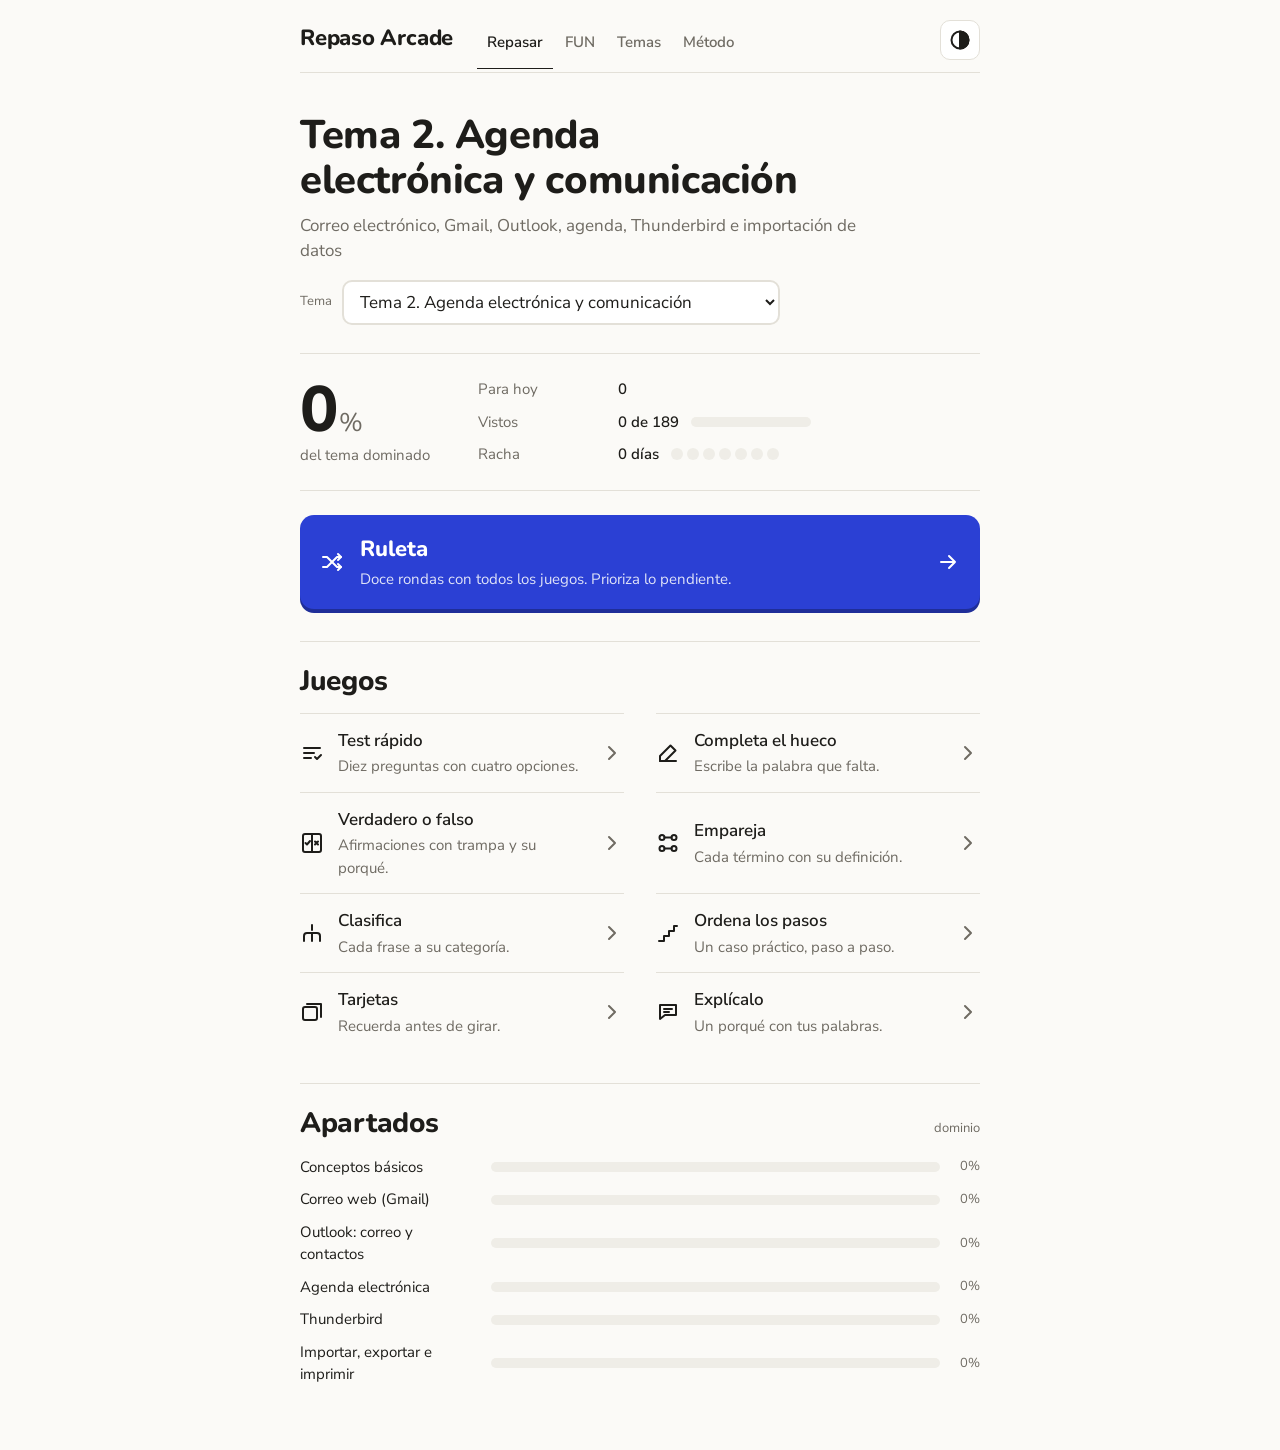
==== commit 255e4842: "Añade el Tema 0 (energía eléctrica) y el Tema 1 (seguridad en instalaciones eléctricas) Dos bancos n" ====
--- a/index.html
+++ b/index.html
@@ -3,7 +3,7 @@
 <head>
 <meta charset="utf-8">
 <meta name="viewport" content="width=device-width,initial-scale=1,viewport-fit=cover">
-<meta name="description" content="Juegos de estudio con repaso espaciado para el Tema 2 (agenda electrónica y comunicación). Admite nuevos PDF.">
+<meta name="description" content="Juegos de estudio con repaso espaciado para los Temas 0 (energía eléctrica), 1 (seguridad en instalaciones eléctricas) y 2 (agenda electrónica). Admite nuevos PDF.">
 <style>:root{color-scheme:light;padding-top:env(safe-area-inset-top,0px);padding-bottom:env(safe-area-inset-bottom,0px)}body{margin:0;font:14px system-ui,sans-serif}img{max-width:100%}[hidden]{display:none!important}</style>
 </head>
 <body>
@@ -366,6 +366,354 @@
 <div class="toast" id="toast" role="status"></div>
 
 <script>
+// Banco de contenidos del Tema 0 (Electrotecnia, IES Marcos Zaragoza): "La energía eléctrica".
+// Generado a partir del resumen gráfico en PDF subido por el usuario.
+const PACK_TEMA0 = {
+  id: "tema0-energia",
+  title: "Tema 0. La energía eléctrica",
+  subtitle: "Historia, cómo se obtiene la electricidad y los seis mecanismos para crear una tensión",
+  source: "Electrotecnia, IES Marcos Zaragoza (resumen gráfico)",
+  builtin: true,
+  sections: [
+    { id: "s1", name: "Breve historia" },
+    { id: "s2", name: "Cómo obtenemos electricidad" },
+    { id: "s3", name: "Calor y rozamiento" },
+    { id: "s4", name: "Pilas y baterías" },
+    { id: "s5", name: "Luz y presión" },
+    { id: "s6", name: "Magnetismo e inducción" }
+  ],
+  concepts: [
+    { id: "k1", sec: "s1", term: "Tales de Mileto", def: "Hacia el 600 a. C. observó que el ámbar frotado atrae objetos ligeros: uno de los primeros fenómenos eléctricos estudiados." },
+    { id: "k2", sec: "s1", term: "William Gilbert", def: "Hacia 1600 estudió la electricidad y el magnetismo." },
+    { id: "k3", sec: "s1", term: "Alessandro Volta", def: "En 1800 construyó la primera pila práctica." },
+    { id: "k4", sec: "s1", term: "Ørsted y Ampère", def: "Hacia 1820 relacionaron la corriente eléctrica con el campo magnético." },
+    { id: "k5", sec: "s1", term: "Faraday y Henry", def: "En 1831 descubrieron la inducción electromagnética." },
+    { id: "k6", sec: "s1", term: "James C. Maxwell", def: "En 1864 unificó la electricidad y el magnetismo en una sola teoría: el electromagnetismo." },
+    { id: "k7", sec: "s1", term: "Nikola Tesla", def: "Impulsó la corriente alterna para los motores y el transporte de energía eléctrica." },
+    { id: "k8", sec: "s2", term: "Corriente eléctrica", def: "Movimiento ordenado de cargas. En un conductor metálico son electrones que se mueven." },
+    { id: "k9", sec: "s2", term: "Diferencia de potencial", def: "Lo que empuja la corriente; también se llama tensión. Sin ella no circulan las cargas." },
+    { id: "k10", sec: "s2", term: "Circuito cerrado", def: "Camino completo para las cargas. Con una fuente, permite una corriente sostenida." },
+    { id: "k11", sec: "s2", term: "Electricidad estática", def: "Carga acumulada y quieta, sin circuito por el que circular." },
+    { id: "k12", sec: "s2", term: "Electrón", def: "Partícula con carga negativa. Los electrones libres son los que forman la corriente en los metales." },
+    { id: "k13", sec: "s2", term: "Ion", def: "Átomo o grupo de átomos con carga (+ o −). En los electrolitos la corriente la forman iones que se desplazan." },
+    { id: "k14", sec: "s2", term: "Electrolito", def: "Sustancia por la que la corriente circula mediante iones positivos y negativos, como la del interior de una pila." },
+    { id: "k15", sec: "s2", term: "Semiconductor", def: "Material en el que la corriente se debe a electrones y huecos. Es la base de las células fotovoltaicas y la electrónica." },
+    { id: "k16", sec: "s3", term: "Efecto Seebeck", def: "Efecto termoeléctrico: dos metales distintos unidos, con sus uniones a distinta temperatura, generan una pequeña tensión." },
+    { id: "k17", sec: "s3", term: "Termopar", def: "Sensor formado por dos metales unidos que mide la temperatura gracias al efecto Seebeck (da unos pocos milivoltios)." },
+    { id: "k18", sec: "s3", term: "Generador termoeléctrico", def: "Convierte diferencias de temperatura en electricidad. Da poca energía, pero es robusto y no tiene piezas móviles." },
+    { id: "k19", sec: "s3", term: "Efecto triboeléctrico", def: "Electricidad estática por rozamiento: al frotar dos materiales se transfieren electrones; uno queda con carga + y el otro con carga −." },
+    { id: "k20", sec: "s3", term: "ESD", def: "Descarga electrostática. Puede ser casi imperceptible para una persona y aun así dañar componentes electrónicos." },
+    { id: "k21", sec: "s4", term: "Reacción redox", def: "Reacción química de oxidación y reducción. Es el fenómeno que genera la tensión en pilas y baterías." },
+    { id: "k22", sec: "s4", term: "Celda", def: "Unidad formada por dos electrodos (− y +) y un electrolito." },
+    { id: "k23", sec: "s4", term: "Batería", def: "Conjunto de varias celdas conectadas." },
+    { id: "k24", sec: "s4", term: "Pila primaria", def: "Pila que no se puede recargar, como la alcalina." },
+    { id: "k25", sec: "s4", term: "Acumulador", def: "Pila o batería recargable: plomo-ácido, NiMH o ion-litio." },
+    { id: "k26", sec: "s5", term: "Efecto fotovoltaico", def: "La luz excita cargas en un semiconductor y aparece una corriente continua." },
+    { id: "k27", sec: "s5", term: "Célula fotovoltaica", def: "Dispositivo que convierte la luz en corriente continua. La mayoría de módulos son de silicio." },
+    { id: "k28", sec: "s5", term: "Inversor", def: "Equipo que convierte la corriente continua (CC) en corriente alterna (CA) para las cargas." },
+    { id: "k29", sec: "s5", term: "Irradiancia", def: "Cantidad de radiación solar que llega al módulo. La potencia de un panel depende de ella, de la temperatura y de la orientación." },
+    { id: "k30", sec: "s5", term: "Efecto piezoeléctrico", def: "Al presionar ciertos materiales aparece una diferencia de potencial. Es reversible: al aplicar tensión, el material se deforma." },
+    { id: "k31", sec: "s6", term: "Inducción electromagnética", def: "Aparición de una tensión en una bobina cuando cambia el flujo magnético que la atraviesa." },
+    { id: "k32", sec: "s6", term: "Flujo magnético", def: "Campo magnético que atraviesa la bobina. Lo que induce tensión es su cambio, no su presencia." },
+    { id: "k33", sec: "s6", term: "Alternador", def: "Generador basado en la inducción electromagnética, como el de los coches y las centrales." },
+    { id: "k34", sec: "s6", term: "Turbina", def: "Máquina movida por agua, viento o vapor que hace girar el eje del generador." }
+  ],
+  questions: [
+    { id: "q1", sec: "s1", q: "¿Quién observó hacia el 600 a. C. que el ámbar frotado atrae objetos?", options: ["Tales de Mileto", "William Gilbert", "Alessandro Volta", "Michael Faraday"], a: 0, why: "Es el primer hito de la línea del tiempo: el ámbar frotado de Tales de Mileto." },
+    { id: "q2", sec: "s1", q: "¿Qué construyó Volta en 1800?", options: ["La primera pila práctica", "El primer motor de corriente alterna", "El primer transformador", "El primer termopar"], a: 0, why: "La pila de Volta fue la primera fuente de corriente sostenida." },
+    { id: "q3", sec: "s1", q: "¿Qué descubrieron Faraday y Henry en 1831?", options: ["La inducción electromagnética", "La pila eléctrica", "El efecto fotovoltaico", "El transistor"], a: 0, why: "Es la base de generadores, alternadores y transformadores." },
+    { id: "q4", sec: "s1", q: "¿Qué hizo Maxwell en 1864?", options: ["Unificar el electromagnetismo", "Inventar la pila", "Frotar ámbar", "Fabricar paneles solares"], a: 0, why: "Maxwell reunió electricidad y magnetismo en una sola teoría." },
+    { id: "q5", sec: "s1", q: "¿Qué relacionaron Ørsted y Ampère hacia 1820?", options: ["La corriente eléctrica y el campo magnético", "La luz y los semiconductores", "El calor y la tensión", "La presión y la carga"], a: 0, why: "Vieron que una corriente crea un campo magnético." },
+    { id: "q6", sec: "s1", q: "¿A quién se asocia la corriente alterna para motores y transporte de energía?", options: ["Tesla", "Tales", "Gilbert", "Volta"], a: 0, why: "Tesla impulsó la corriente alterna (CA)." },
+    { id: "q7", sec: "s1", q: "¿Cuál de estos avances pertenece a los siglos XX y XXI?", options: ["Baterías de ion-litio", "El ámbar frotado", "La pila de Volta", "El estudio de Gilbert"], a: 0, why: "También el transistor, la fotovoltaica y la electrónica de potencia." },
+    { id: "q8", sec: "s1", q: "¿Qué se estudió primero en la historia de la electricidad?", options: ["Las cargas y los efectos estáticos", "Los motores eléctricos", "Los transformadores", "Las placas solares"], a: 0, why: "Desde el siglo XIX, electricidad y magnetismo juntos hicieron posibles motores y generadores." },
+    { id: "q9", sec: "s2", q: "¿De dónde procede siempre la energía eléctrica?", options: ["De la transformación de otra forma de energía", "Se crea de la nada en el conductor", "Solo de las pilas", "Solo de las centrales"], a: 0, why: "Es la idea clave 1 del tema." },
+    { id: "q10", sec: "s2", q: "¿Qué forma la corriente en un conductor metálico?", options: ["Electrones que se mueven de forma ordenada", "Iones positivos y negativos", "Electrones y huecos", "Fotones"], a: 0, why: "En los metales hay electrones libres." },
+    { id: "q11", sec: "s2", q: "¿Qué cargas se desplazan en un electrolito?", options: ["Iones (+ y −)", "Solo electrones libres", "Huecos", "Ninguna"], a: 0, why: "En los electrolitos intervienen iones." },
+    { id: "q12", sec: "s2", q: "¿Con qué se trabaja en los semiconductores?", options: ["Electrones y huecos", "Solo iones", "Solo protones", "Neutrones"], a: 0, why: "Tres materiales, tres formas de conducir: metal, electrolito y semiconductor." },
+    { id: "q13", sec: "s2", q: "¿Qué hace falta para una corriente sostenida?", options: ["Un circuito cerrado y una fuente", "Solo acumular carga", "Un imán quieto", "Frotar dos materiales"], a: 0, why: "Estática = acumulación de carga; corriente sostenida = circuito y fuente." },
+    { id: "q14", sec: "s2", q: "¿Qué es lo que empuja la corriente?", options: ["La diferencia de potencial", "La resistencia", "El aislante", "El calor del conductor"], a: 0, why: "La diferencia de potencial (tensión) mueve las cargas." },
+    { id: "q15", sec: "s2", q: "¿Cuál NO es uno de los seis mecanismos para crear una tensión?", options: ["Sonido", "Luz", "Presión", "Magnetismo"], a: 0, why: "Los seis son: calor, rozamiento, acción química, luz, presión y magnetismo." },
+    { id: "q16", sec: "s3", q: "¿Qué efecto usa un termopar?", options: ["Seebeck", "Piezoeléctrico", "Fotovoltaico", "Triboeléctrico"], a: 0, why: "Efecto termoeléctrico de Seebeck: dos metales a distinta temperatura." },
+    { id: "q17", sec: "s3", q: "¿Para qué sirve principalmente un termopar?", options: ["Medir la temperatura", "Cargar baterías", "Convertir CC en CA", "Proteger contra ESD"], a: 0, why: "Se usa en sondas de temperatura y hornos industriales." },
+    { id: "q18", sec: "s3", q: "¿Cuál es una ventaja del generador termoeléctrico?", options: ["No tiene piezas móviles", "Da muchísima energía", "Funciona sin diferencia de temperatura", "Es una pila recargable"], a: 0, why: "Poca energía, pero robusto y sin piezas móviles." },
+    { id: "q19", sec: "s3", q: "Al frotar dos materiales, el que gana electrones queda con carga…", options: ["Negativa", "Positiva", "Neutra", "Alterna"], a: 0, why: "El material B gana electrones (−); el A los pierde y queda con carga +." },
+    { id: "q20", sec: "s3", q: "¿Qué puede ocurrir si la tensión estática es muy alta?", options: ["Salta una chispa por el aire", "Se produce corriente alterna", "El material se enfría", "Aparece luz solar"], a: 0, why: "La descarga es la chispa que notamos al tocar una manilla." },
+    { id: "q21", sec: "s3", q: "¿Por qué importa la seguridad ESD?", options: ["Una descarga imperceptible puede dañar componentes electrónicos", "Porque siempre electrocuta a las personas", "Porque recarga las baterías", "Porque mide la temperatura"], a: 0, why: "La persona casi no la nota, pero los componentes sí la sufren." },
+    { id: "q22", sec: "s4", q: "¿Qué recorre el circuito exterior de una pila?", options: ["Electrones", "Iones", "Huecos", "Protones"], a: 0, why: "Electrones fuera, iones dentro: así se cierra el circuito." },
+    { id: "q23", sec: "s4", q: "¿Qué se desplaza por el electrolito de una pila?", options: ["Iones", "Electrones libres", "Fotones", "Nada"], a: 0, why: "Por el electrolito circulan iones." },
+    { id: "q24", sec: "s4", q: "¿Qué reacción química genera la tensión en una pila?", options: ["Redox", "Combustión", "Fusión nuclear", "Evaporación"], a: 0, why: "Química ➜ eléctrica mediante reacciones redox." },
+    { id: "q25", sec: "s4", q: "¿Qué tiene una celda?", options: ["Dos electrodos y un electrolito", "Un imán y una bobina", "Dos metales a distinta temperatura", "Un cristal y una fuerza"], a: 0, why: "Varias celdas conectadas forman una batería." },
+    { id: "q26", sec: "s4", q: "¿Cuál de estas pilas NO se recarga?", options: ["Alcalina", "Ion-litio", "NiMH", "Plomo-ácido"], a: 0, why: "Las primarias, como la alcalina, no se recargan; los acumuladores sí." },
+    { id: "q27", sec: "s5", q: "¿Qué tipo de corriente entrega una célula fotovoltaica?", options: ["Continua (CC)", "Alterna (CA)", "Estática", "Ninguna"], a: 0, why: "Por eso hace falta un inversor para pasar a CA." },
+    { id: "q28", sec: "s5", q: "¿De qué material es la mayoría de módulos fotovoltaicos?", options: ["Silicio", "Cobre", "Ámbar", "Plomo"], a: 0, why: "La luz actúa sobre un semiconductor, normalmente silicio." },
+    { id: "q29", sec: "s5", q: "¿Qué hace el inversor en una instalación solar?", options: ["Convierte CC en CA", "Convierte CA en CC", "Almacena la energía", "Orienta los paneles"], a: 0, why: "CC ➜ CA para las cargas." },
+    { id: "q30", sec: "s5", q: "¿De qué NO depende la potencia de un panel según el tema?", options: ["Del color de la caja del inversor", "De la irradiancia", "De la temperatura", "De la orientación"], a: 0, why: "Potencia = irradiancia, temperatura y orientación del módulo." },
+    { id: "q31", sec: "s5", q: "¿Qué aparece al presionar un material piezoeléctrico?", options: ["Una diferencia de potencial", "Una corriente de iones", "Calor", "Luz"], a: 0, why: "Sin fuerza no hay tensión; con presión aparece una tensión." },
+    { id: "q32", sec: "s5", q: "¿Cuál es un uso típico del efecto piezoeléctrico?", options: ["Encendedores", "Centrales eléctricas", "Baterías de coche", "Termopares"], a: 0, why: "También sensores de vibración y presión, captadores y ultrasonidos." },
+    { id: "q33", sec: "s6", q: "¿Qué ocurre con un imán quieto junto a una bobina?", options: ["No se induce tensión", "Se induce mucha tensión", "La bobina se calienta", "Aparece corriente estática"], a: 0, why: "Sin cambio de flujo magnético no hay tensión inducida." },
+    { id: "q34", sec: "s6", q: "¿Cómo se consigue una tensión inducida mayor?", options: ["Haciendo que el flujo cambie más rápido", "Dejando el imán más tiempo quieto", "Usando un imán más pesado sin moverlo", "Calentando la bobina"], a: 0, why: "Cuanto más rápido cambia el flujo, mayor puede ser la tensión." },
+    { id: "q35", sec: "s6", q: "¿Qué aparato se basa en la inducción electromagnética?", options: ["El transformador", "La pila alcalina", "El termopar", "La célula solar"], a: 0, why: "También alternadores, generadores y muchos sensores." },
+    { id: "q36", sec: "s6", q: "En una central, ¿qué mueve el eje del generador?", options: ["Una turbina movida por agua, viento o vapor", "Una pila", "Un panel solar", "Un cristal piezoeléctrico"], a: 0, why: "Turbina ➜ eje en movimiento ➜ generador ➜ electricidad." },
+    { id: "q37", sec: "s6", q: "¿Qué conversión hace el efecto triboeléctrico?", options: ["Mecánica ➜ electrostática", "Química ➜ eléctrica", "Radiación ➜ eléctrica", "Térmica ➜ eléctrica"], a: 0, why: "Es la fila Rozamiento del resumen comparativo." }
+  ],
+  tf: [
+    { id: "t1", sec: "s1", s: "La primera pila práctica la construyó Volta en 1800.", a: true, why: "Es uno de los hitos de la línea del tiempo." },
+    { id: "t2", sec: "s1", s: "Maxwell descubrió la inducción electromagnética en 1831.", a: false, why: "La descubrieron Faraday y Henry; Maxwell unificó el electromagnetismo en 1864." },
+    { id: "t3", sec: "s1", s: "El transistor y las baterías de ion-litio son avances de los siglos XX y XXI.", a: true, why: "Junto con la fotovoltaica y la electrónica de potencia." },
+    { id: "t4", sec: "s1", s: "Los motores y generadores existieron antes de estudiarse las cargas estáticas.", a: false, why: "Primero se estudiaron los efectos estáticos; los motores llegaron en el siglo XIX." },
+    { id: "t5", sec: "s2", s: "La energía eléctrica siempre procede de transformar otra forma de energía.", a: true, why: "Es la primera idea clave del tema." },
+    { id: "t6", sec: "s2", s: "En los metales, la corriente la forman iones positivos y negativos.", a: false, why: "En los metales son electrones; los iones intervienen en los electrolitos." },
+    { id: "t7", sec: "s2", s: "La electricidad estática es carga acumulada y quieta.", a: true, why: "La corriente, en cambio, es carga en movimiento por un circuito cerrado." },
+    { id: "t8", sec: "s2", s: "Para que haya corriente sostenida basta con acumular carga.", a: false, why: "Hace falta un circuito cerrado y una fuente." },
+    { id: "t9", sec: "s2", s: "En los semiconductores se trabaja con electrones y huecos.", a: true, why: "Es la tercera forma de conducir la corriente." },
+    { id: "t10", sec: "s3", s: "Un termopar genera una tensión pequeña, del orden de milivoltios.", a: true, why: "Por eso el esquema muestra un milivoltímetro (mV)." },
+    { id: "t11", sec: "s3", s: "El generador termoeléctrico produce mucha energía y tiene muchas piezas móviles.", a: false, why: "Da poca energía y no tiene piezas móviles." },
+    { id: "t12", sec: "s3", s: "En el efecto triboeléctrico, el material que pierde electrones queda con carga positiva.", a: true, why: "El que los gana queda con carga negativa." },
+    { id: "t13", sec: "s3", s: "Una descarga electrostática que no notamos no puede dañar ningún aparato.", a: false, why: "Puede dañar componentes electrónicos: por eso existe la seguridad ESD." },
+    { id: "t14", sec: "s4", s: "Por el circuito exterior de una batería circulan electrones y por el electrolito, iones.", a: true, why: "Idea clave 3 del tema." },
+    { id: "t15", sec: "s4", s: "Una celda tiene un solo electrodo.", a: false, why: "Tiene dos electrodos (− y +) y un electrolito." },
+    { id: "t16", sec: "s4", s: "Los acumuladores se pueden recargar.", a: true, why: "Las pilas primarias no; los acumuladores sí." },
+    { id: "t17", sec: "s5", s: "Una célula fotovoltaica entrega corriente alterna directamente.", a: false, why: "Entrega corriente continua; el inversor la convierte en alterna." },
+    { id: "t18", sec: "s5", s: "En el efecto fotovoltaico la luz actúa sobre un semiconductor.", a: true, why: "Idea clave 4 del tema." },
+    { id: "t19", sec: "s5", s: "El efecto piezoeléctrico es reversible.", a: true, why: "Al aplicar tensión, el material se deforma ligeramente." },
+    { id: "t20", sec: "s5", s: "El efecto piezoeléctrico sirve para generar grandes cantidades de energía.", a: false, why: "No sirve para generar gran energía; se usa en sensores y actuadores." },
+    { id: "t21", sec: "s6", s: "Basta con tener un imán cerca de una bobina para inducir tensión continua.", a: false, why: "Lo que importa es el cambio de flujo magnético, no la presencia del imán." },
+    { id: "t22", sec: "s6", s: "Los alternadores de los coches usan el mismo principio que los generadores de las centrales.", a: true, why: "Ambos se basan en la inducción electromagnética." },
+    { id: "t23", sec: "s6", s: "Los transformadores se basan en la inducción electromagnética.", a: true, why: "Igual que generadores, alternadores y muchos sensores." }
+  ],
+  cloze: [
+    { id: "c1", sec: "s1", text: "Tales de Mileto observó los efectos eléctricos frotando ___.", answer: "ámbar", alt: ["ambar", "el ámbar"], hint: "Una resina fósil" },
+    { id: "c2", sec: "s1", text: "La primera pila práctica la construyó ___ en 1800.", answer: "Volta", alt: ["Alessandro Volta", "A. Volta"], hint: "Su apellido dio nombre al voltio" },
+    { id: "c3", sec: "s1", text: "Faraday y Henry descubrieron en 1831 la inducción ___.", answer: "electromagnética", alt: ["electromagnetica"], hint: "Electricidad + magnetismo" },
+    { id: "c4", sec: "s1", text: "Tesla impulsó la corriente ___ para motores y transporte de energía.", answer: "alterna", alt: ["CA"], hint: "Lo contrario de continua" },
+    { id: "c5", sec: "s2", text: "Lo que empuja la corriente es la diferencia de ___.", answer: "potencial", alt: [], hint: "También se llama tensión" },
+    { id: "c6", sec: "s2", text: "En los semiconductores la corriente se debe a electrones y ___.", answer: "huecos", alt: [], hint: "Ausencia de electrón" },
+    { id: "c7", sec: "s2", text: "En un electrolito la corriente la forman ___ que se desplazan.", answer: "iones", alt: [], hint: "Átomos con carga" },
+    { id: "c8", sec: "s3", text: "El efecto termoeléctrico también se llama efecto ___.", answer: "Seebeck", alt: [], hint: "Apellido de un físico alemán" },
+    { id: "c9", sec: "s3", text: "Un ___ mide la temperatura con dos metales unidos.", answer: "termopar", alt: [], hint: "Sonda de hornos industriales" },
+    { id: "c10", sec: "s3", text: "La electricidad estática por rozamiento se debe al efecto ___.", answer: "triboeléctrico", alt: ["triboelectrico"], hint: "Tribo = frotar" },
+    { id: "c11", sec: "s4", text: "Varias celdas conectadas forman una ___.", answer: "batería", alt: ["bateria"], hint: "La del móvil" },
+    { id: "c12", sec: "s4", text: "Las pilas y baterías se basan en reacciones ___.", answer: "redox", alt: [], hint: "Oxidación y reducción" },
+    { id: "c13", sec: "s4", text: "Las pilas recargables se llaman ___.", answer: "acumuladores", alt: ["acumulador"], hint: "Acumulan la carga" },
+    { id: "c14", sec: "s5", text: "El ___ convierte la corriente continua de los paneles en alterna.", answer: "inversor", alt: [], hint: "Invierte el tipo de corriente" },
+    { id: "c15", sec: "s5", text: "La mayoría de módulos fotovoltaicos son de ___.", answer: "silicio", alt: [], hint: "Un semiconductor" },
+    { id: "c16", sec: "s5", text: "Al presionar ciertos cristales aparece tensión: es el efecto ___.", answer: "piezoeléctrico", alt: ["piezoelectrico"], hint: "Piezo = presionar" },
+    { id: "c17", sec: "s6", text: "Para inducir tensión en una bobina, el flujo magnético tiene que ___.", answer: "cambiar", alt: ["variar"], hint: "No basta con que esté" },
+    { id: "c18", sec: "s6", text: "En una central, la ___ mueve el eje del generador.", answer: "turbina", alt: [], hint: "Agua, viento o vapor" }
+  ],
+  sort: [
+    { id: "s1", sec: "s2", title: "¿Qué se mueve en cada material?", cats: ["Metal: electrones", "Electrolito: iones", "Semiconductor: electrones y huecos"], items: [
+      { t: "Cable de cobre", c: 0 }, { t: "Hilo de aluminio", c: 0 }, { t: "Interior de una pila", c: 1 }, { t: "Agua con sal", c: 1 }, { t: "Célula solar de silicio", c: 2 }, { t: "Transistor", c: 2 }
+    ] },
+    { id: "s2", sec: "s2", title: "Origen de cada fenómeno", cats: ["Calor", "Rozamiento", "Química", "Luz"], items: [
+      { t: "Efecto Seebeck", c: 0 }, { t: "Termopar", c: 0 }, { t: "Efecto triboeléctrico", c: 1 }, { t: "Chispa al tocar una manilla", c: 1 }, { t: "Reacciones redox", c: 2 }, { t: "Pila alcalina", c: 2 }, { t: "Efecto fotovoltaico", c: 3 }, { t: "Panel solar", c: 3 }
+    ] },
+    { id: "s3", sec: "s5", title: "¿Presión o magnetismo?", cats: ["Presión (piezoeléctrico)", "Magnetismo (inducción)"], items: [
+      { t: "Encendedor", c: 0 }, { t: "Sensor de vibración", c: 0 }, { t: "Ultrasonidos", c: 0 }, { t: "Alternador", c: 1 }, { t: "Transformador", c: 1 }, { t: "Aerogenerador", c: 1 }
+    ] },
+    { id: "s4", sec: "s2", title: "¿Estática o corriente?", cats: ["Estática", "Corriente"], items: [
+      { t: "Carga acumulada y quieta", c: 0 }, { t: "Polvo que se pega a una pantalla", c: 0 }, { t: "Chispa al tocar una manilla", c: 0 }, { t: "Carga en movimiento por un circuito cerrado", c: 1 }, { t: "Una bombilla conectada a una pila", c: 1 }, { t: "Necesita una fuente", c: 1 }
+    ] },
+    { id: "s5", sec: "s4", title: "¿Se puede recargar?", cats: ["Primaria (no se recarga)", "Acumulador (se recarga)"], items: [
+      { t: "Alcalina", c: 0 }, { t: "Plomo-ácido", c: 1 }, { t: "NiMH", c: 1 }, { t: "Ion-litio", c: 1 }
+    ] }
+  ],
+  order: [
+    { id: "o1", sec: "s1", title: "Ordena la historia de la electricidad", steps: ["Tales de Mileto frota ámbar (~600 a. C.)", "Gilbert estudia electricidad y magnetismo (1600)", "Volta construye la primera pila (1800)", "Ørsted y Ampère relacionan corriente y campo magnético (1820)", "Faraday y Henry descubren la inducción (1831)", "Maxwell unifica el electromagnetismo (1864)"] },
+    { id: "o2", sec: "s5", title: "De la luz al enchufe en una instalación solar", steps: ["La luz excita cargas en un semiconductor", "La célula de silicio genera la corriente", "Sale corriente continua (CC)", "El inversor la convierte en alterna (CA) para las cargas"] },
+    { id: "o3", sec: "s6", title: "De la mecánica a la electricidad", steps: ["Agua, viento o vapor mueven la turbina", "La turbina hace girar el eje", "El generador aplica la inducción electromagnética", "Se obtiene electricidad"] },
+    { id: "o4", sec: "s3", title: "Cómo salta una chispa estática", steps: ["Se frotan dos materiales", "Se transfieren electrones de uno a otro", "Un material queda con carga + y el otro con carga −", "La tensión aumenta", "Salta una chispa por el aire"] }
+  ],
+  explain: [
+    { id: "e1", sec: "s2", q: "¿Qué diferencia hay entre electricidad estática y corriente eléctrica?", model: "La estática es carga acumulada y quieta. La corriente es carga en movimiento por un circuito cerrado, y para mantenerla hace falta una fuente que dé diferencia de potencial." },
+    { id: "e2", sec: "s3", q: "¿Cómo funciona un termopar?", model: "Une dos metales distintos. Si sus uniones están a distinta temperatura, aparece una pequeña tensión (efecto Seebeck) que se mide en milivoltios y sirve para saber la temperatura." },
+    { id: "e3", sec: "s4", q: "Explica qué circula por dentro y por fuera de una pila.", model: "Por el circuito exterior van electrones del electrodo negativo al positivo, pasando por la carga. Dentro, por el electrolito, se desplazan iones. Así el circuito se cierra." },
+    { id: "e4", sec: "s5", q: "¿Por qué una instalación fotovoltaica de vivienda necesita un inversor?", model: "Las células entregan corriente continua y la mayoría de aparatos funcionan con corriente alterna. El inversor convierte la CC en CA." },
+    { id: "e5", sec: "s6", q: "¿Por qué un imán quieto junto a una bobina no genera tensión?", model: "Porque lo que induce tensión es el cambio del flujo magnético, no la presencia del imán. Si nada se mueve, el flujo no cambia. Cuanto más rápido cambia, mayor puede ser la tensión." },
+    { id: "e6", sec: "s3", q: "¿Por qué hay que tener cuidado con la electricidad estática al manipular electrónica?", model: "Una descarga electrostática (ESD) casi imperceptible para una persona puede dañar componentes electrónicos." },
+    { id: "e7", sec: "s5", q: "¿Qué significa que el efecto piezoeléctrico es reversible y para qué se usa?", model: "Al presionar el material aparece tensión y, al revés, al aplicarle tensión se deforma ligeramente. No da mucha energía, así que se usa en sensores y actuadores: encendedores, sensores de vibración y presión, captadores y ultrasonidos." },
+    { id: "e8", sec: "s2", q: "Nombra los seis mecanismos para obtener electricidad con su fenómeno.", model: "Calor (efecto Seebeck), rozamiento (triboeléctrico), acción química (reacciones redox), luz (fotovoltaico), presión (piezoeléctrico) y magnetismo (inducción electromagnética)." }
+  ]
+};
+
+// Banco de contenidos del Tema 1 (Instalaciones eléctricas y automáticas, IES Marcos Zaragoza):
+// "Seguridad en las instalaciones eléctricas". Generado a partir del resumen gráfico en PDF subido por el usuario.
+const PACK_TEMA1 = {
+  id: "tema1-seguridad",
+  title: "Tema 1. Seguridad en las instalaciones eléctricas",
+  subtitle: "Sobreintensidades, magnetotérmicos y curvas B/C/D, fusibles, diferencial, puesta a tierra y códigos IP e IK",
+  source: "Instalaciones eléctricas y automáticas, IES Marcos Zaragoza (resumen gráfico)",
+  builtin: true,
+  sections: [
+    { id: "s1", name: "Riesgos y protecciones" },
+    { id: "s2", name: "Sobreintensidades" },
+    { id: "s3", name: "Magnetotérmico y curvas" },
+    { id: "s4", name: "Fusibles" },
+    { id: "s5", name: "Contactos, diferencial y tierra" },
+    { id: "s6", name: "Códigos IP e IK" }
+  ],
+  concepts: [
+    { id: "k1", sec: "s1", term: "Sobrecarga", def: "Circula más corriente que la admisible durante un tiempo. Calienta los conductores por efecto Joule. La protege el térmico del magnetotérmico o un fusible apropiado." },
+    { id: "k2", sec: "s1", term: "Cortocircuito", def: "Dos puntos de distinto potencial se unen por una impedancia muy pequeña y la corriente se dispara. Debe cortarse muy rápido: parte magnética o fusible." },
+    { id: "k3", sec: "s1", term: "Fuga a tierra", def: "Parte de la corriente sale de su recorrido normal y se va a tierra. La protegen el diferencial y la puesta a tierra." },
+    { id: "k4", sec: "s5", term: "Contacto directo", def: "La persona toca una parte activa, es decir, algo que normalmente está en tensión. Protección: aislamiento, barreras y protección complementaria." },
+    { id: "k5", sec: "s5", term: "Contacto indirecto", def: "La persona toca una masa metálica que se ha puesto en tensión accidentalmente por un defecto de aislamiento. Protección: tierra y desconexión automática." },
+    { id: "k6", sec: "s5", term: "Masa", def: "Parte metálica de un aparato que normalmente no está en tensión, pero puede quedar en tensión por un fallo de aislamiento." },
+    { id: "k7", sec: "s5", term: "Parte activa", def: "Conductor o pieza que está en tensión en servicio normal, como la fase." },
+    { id: "k8", sec: "s2", term: "Efecto Joule", def: "Calentamiento de un conductor al pasar corriente: P pérdidas = I² · R y energía E = I² · R · t." },
+    { id: "k9", sec: "s2", term: "Corriente de cortocircuito (Icc)", def: "Corriente que circula en un cortocircuito: Icc ≈ U / Zbucle. Con 230 V y 0,50 Ω son 460 A." },
+    { id: "k10", sec: "s3", term: "Interruptor magnetotérmico", def: "Protección rearmable con dos partes: un bimetal (térmico) para sobrecargas y un electroimán (magnético) para cortocircuitos." },
+    { id: "k11", sec: "s3", term: "Intensidad nominal (In)", def: "Corriente para la que está calibrado el magnetotérmico. En un C16, In = 16 A." },
+    { id: "k12", sec: "s3", term: "Poder de corte", def: "Máxima corriente de cortocircuito que la protección es capaz de cortar. No es lo mismo que la intensidad nominal." },
+    { id: "k13", sec: "s3", term: "Polos", def: "Número de vías (conductores) que controla el interruptor." },
+    { id: "k14", sec: "s3", term: "Bimetal", def: "Parte térmica del magnetotérmico. Se curva con el calor y actúa ante sobrecargas con respuesta retardada." },
+    { id: "k15", sec: "s3", term: "Electroimán", def: "Parte magnética del magnetotérmico. Actúa ante cortocircuitos con respuesta rápida." },
+    { id: "k16", sec: "s3", term: "Curva B", def: "Banda magnética de 3 a 5 × In. Para cargas resistivas con pocos picos de arranque." },
+    { id: "k17", sec: "s3", term: "Curva C", def: "Banda magnética de 5 a 10 × In. Uso general, picos moderados y algunos motores." },
+    { id: "k18", sec: "s3", term: "Curva D", def: "Banda magnética de 10 a 20 × In. Para arranques e impulsos altos: motores y algunos transformadores." },
+    { id: "k19", sec: "s3", term: "Zona térmica", def: "Parte de la curva de disparo para sobrecargas: cuanto mayor es la corriente, antes dispara, pero tarda." },
+    { id: "k20", sec: "s3", term: "Zona magnética", def: "Parte casi vertical de la curva de disparo: cortocircuito y disparo rápido." },
+    { id: "k21", sec: "s4", term: "Fusible", def: "Elemento calibrado que se funde con el calor de la corriente y abre el circuito. Después hay que sustituirlo." },
+    { id: "k22", sec: "s4", term: "Fusible gG", def: "Gama completa y uso general: protege frente a sobrecargas y cortocircuitos." },
+    { id: "k23", sec: "s4", term: "Fusible aM", def: "Gama parcial para motores: solo protege frente a cortocircuitos y necesita otra protección frente a sobrecargas." },
+    { id: "k24", sec: "s5", term: "Interruptor diferencial", def: "Compara la corriente que entra por la fase con la que vuelve por el neutro. Si la diferencia (IΔ) alcanza su sensibilidad, dispara." },
+    { id: "k25", sec: "s5", term: "Sensibilidad (IΔn)", def: "Corriente diferencial a la que dispara el diferencial, por ejemplo 30 mA. No es la corriente nominal." },
+    { id: "k26", sec: "s5", term: "Conductor de protección PE", def: "Conductor verde-amarillo que une las masas con la tierra. Facilita el recorrido de la corriente de defecto." },
+    { id: "k27", sec: "s5", term: "Puesta a tierra", def: "Unión de las masas con la tierra mediante el PE. No sustituye al diferencial ni a la protección frente a sobreintensidades." },
+    { id: "k28", sec: "s6", term: "Código IP", def: "Grado de protección de una envolvente: la 1.ª cifra frente a sólidos y polvo (0-6) y la 2.ª frente al agua (0-8). Una X indica cifra no especificada." },
+    { id: "k29", sec: "s6", term: "Código IK", def: "Protección de una envolvente frente a impactos mecánicos, de IK01 (0,15 J) a IK10 (20 J)." },
+    { id: "k30", sec: "s6", term: "IP65", def: "Estanca al polvo (6) y protegida frente a chorros de agua (5)." }
+  ],
+  questions: [
+    { id: "q1", sec: "s1", q: "¿Qué protege frente a una fuga a tierra?", options: ["Diferencial y puesta a tierra", "Solo un fusible", "El código IK", "La curva D"], a: 0, why: "Fuga a tierra ➜ diferencial y puesta a tierra." },
+    { id: "q2", sec: "s1", q: "¿Qué indica el código IK?", options: ["La resistencia a impactos de la envolvente", "La protección frente al agua", "La sensibilidad del diferencial", "La curva del magnetotérmico"], a: 0, why: "IP = polvo y agua; IK = impactos." },
+    { id: "q3", sec: "s1", q: "¿Qué protección corresponde a la entrada de polvo y agua?", options: ["Código IP", "Código IK", "Diferencial", "Fusible aM"], a: 0, why: "Polvo y agua ➜ código IP de la envolvente." },
+    { id: "q4", sec: "s1", q: "¿Por qué no basta con una sola protección en una instalación?", options: ["Cada protección actúa sobre un problema distinto", "Porque se gastan rápido", "Porque lo exige el color del cable", "Sí basta: el diferencial lo protege todo"], a: 0, why: "Ninguna protección sustituye a todas las demás." },
+    { id: "q5", sec: "s2", q: "¿Qué caracteriza a una sobrecarga?", options: ["Algo más de corriente de la admisible durante un tiempo", "Una corriente enorme instantánea", "Una fuga a tierra", "Un golpe en la envolvente"], a: 0, why: "La sobrecarga calienta los conductores y tarda en actuar." },
+    { id: "q6", sec: "s2", q: "¿Qué caracteriza a un cortocircuito?", options: ["Impedancia muy pequeña y corriente muy elevada", "Más aparatos de los previstos", "Corriente que vuelve por el neutro", "Agua dentro de la caja"], a: 0, why: "La intensidad se dispara y hay que cortar muy rápido." },
+    { id: "q7", sec: "s2", q: "Calefactor 2 000 W + horno 1 800 W + receptor 1 500 W a 230 V: ¿qué corriente circula?", options: ["Unos 23 A", "Unos 16 A", "Unos 5 A", "Unos 460 A"], a: 0, why: "P = 5 300 W ➜ I = 5 300 / 230 ≈ 23 A." },
+    { id: "q8", sec: "s2", q: "Con esos 23 A en un circuito de 16 A, ¿qué ocurre?", options: ["Hay una sobrecarga", "Hay un cortocircuito", "Hay una fuga a tierra", "Nada, está dentro de lo admisible"], a: 0, why: "23 A > 16 A durante un tiempo: actúa el térmico." },
+    { id: "q9", sec: "s2", q: "230 V con una impedancia de bucle de 0,50 Ω: ¿cuánto vale Icc?", options: ["460 A", "115 A", "23 A", "0,46 A"], a: 0, why: "Icc ≈ U / Zbucle = 230 / 0,50 = 460 A." },
+    { id: "q10", sec: "s2", q: "¿Qué fórmula da las pérdidas por efecto Joule?", options: ["P = I² · R", "P = U / I", "I = U · R", "P = R / I"], a: 0, why: "Y la energía disipada es E = I² · R · t." },
+    { id: "q11", sec: "s2", q: "¿Cuánta corriente consume un calefactor de 2 000 W a 230 V?", options: ["Unos 8,7 A", "Unos 23 A", "Unos 460 A", "Unos 0,1 A"], a: 0, why: "I = P / U = 2 000 / 230 ≈ 8,7 A." },
+    { id: "q12", sec: "s3", q: "¿Qué parte del magnetotérmico actúa ante una sobrecarga?", options: ["El bimetal (térmico)", "El electroimán (magnético)", "El neutro", "El conductor PE"], a: 0, why: "El bimetal da una respuesta retardada." },
+    { id: "q13", sec: "s3", q: "¿Qué parte del magnetotérmico actúa ante un cortocircuito?", options: ["El electroimán (magnético)", "El bimetal (térmico)", "El fusible", "El diferencial"], a: 0, why: "El electroimán da una respuesta rápida." },
+    { id: "q14", sec: "s3", q: "En un C16, ¿qué significa el 16?", options: ["Intensidad nominal de 16 A", "Poder de corte de 16 kA", "Sensibilidad de 16 mA", "16 polos"], a: 0, why: "La letra es la curva y el número la In." },
+    { id: "q15", sec: "s3", q: "¿Qué es el poder de corte?", options: ["La corriente de cortocircuito que puede cortar", "La corriente nominal", "El tiempo que tarda en disparar", "El número de vías"], a: 0, why: "No hay que confundirlo con la intensidad nominal." },
+    { id: "q16", sec: "s3", q: "¿Cuál es la banda magnética de la curva C?", options: ["5–10 × In", "3–5 × In", "10–20 × In", "1–3 × In"], a: 0, why: "B: 3–5, C: 5–10, D: 10–20." },
+    { id: "q17", sec: "s3", q: "¿Qué curva conviene para un motor con arranques fuertes?", options: ["D", "B", "Ninguna", "Cualquiera, son iguales"], a: 0, why: "La D tolera arranques e impulsos altos." },
+    { id: "q18", sec: "s3", q: "¿Qué curva es la propia de cargas resistivas con pocos picos?", options: ["B", "C", "D", "aM"], a: 0, why: "La B dispara antes en la zona magnética (3–5 × In)." },
+    { id: "q19", sec: "s3", q: "Un C16 recibe 100 A: ¿en qué múltiplo de In está y qué zona actúa?", options: ["6,25 In, zona magnética de la C", "1,5 In, zona térmica", "16 In, fuera de la banda", "100 In, no dispara"], a: 0, why: "100 / 16 = 6,25, dentro de 5–10 × In." },
+    { id: "q20", sec: "s3", q: "Un C16 con 24 A (1,5 In), ¿cómo actúa?", options: ["En la zona térmica, con retardo", "Disparo magnético instantáneo", "No dispara nunca", "Dispara el diferencial"], a: 0, why: "1,5 In es sobrecarga: zona térmica." },
+    { id: "q21", sec: "s3", q: "¿Cuál es la banda magnética de un C16 en amperios?", options: ["80–160 A", "48–80 A", "160–320 A", "16–32 A"], a: 0, why: "5 × 16 = 80 A y 10 × 16 = 160 A." },
+    { id: "q22", sec: "s3", q: "¿Cuál es la banda magnética de un D20?", options: ["200–400 A", "100–200 A", "60–100 A", "20–40 A"], a: 0, why: "10 × 20 = 200 A y 20 × 20 = 400 A." },
+    { id: "q23", sec: "s3", q: "¿Cuál es la banda magnética de un B25?", options: ["75–125 A", "125–250 A", "250–500 A", "25–50 A"], a: 0, why: "3 × 25 = 75 A y 5 × 25 = 125 A." },
+    { id: "q24", sec: "s3", q: "Según IEC/EN 60898-1, ¿a qué múltiplo de In debe disparar el térmico en el tiempo convencional?", options: ["1,45 × In", "1,13 × In", "3 × In", "10 × In"], a: 0, why: "A 1,13 × In no debe disparar; a 1,45 × In sí (1 h hasta 63 A)." },
+    { id: "q25", sec: "s3", q: "Un motor con pico de arranque de 120 A en un C16: ¿qué pasa?", options: ["Puede disparar, porque 120 A cae en la banda magnética C (80–160 A)", "Nunca dispara", "Dispara solo el diferencial", "Se funde el bimetal"], a: 0, why: "120 / 16 = 7,5 In, dentro de 5–10 × In. Una curva D lo toleraría." },
+    { id: "q26", sec: "s4", q: "¿Qué hay que hacer con un fusible después de actuar?", options: ["Sustituirlo", "Rearmarlo", "Nada", "Cambiarle la curva"], a: 0, why: "El magnetotérmico se rearma; el fusible se sustituye." },
+    { id: "q27", sec: "s4", q: "¿Qué protege un fusible gG?", options: ["Sobrecargas y cortocircuitos", "Solo cortocircuitos", "Solo fugas a tierra", "Solo impactos"], a: 0, why: "g = gama completa, G = uso general." },
+    { id: "q28", sec: "s4", q: "Un motor protegido con fusible aM, ¿qué protección le falta?", options: ["Protección frente a sobrecargas", "Protección frente a cortocircuitos", "Código IK", "Ninguna"], a: 0, why: "aM solo cubre cortocircuitos (gama parcial)." },
+    { id: "q29", sec: "s4", q: "En la nomenclatura de fusibles, ¿qué indica la letra R?", options: ["Semiconductores", "Motores", "Líneas", "Uso general"], a: 0, why: "R = protección rápida o ultrarrápida de semiconductores." },
+    { id: "q30", sec: "s4", q: "En la nomenclatura de fusibles, ¿qué indica la letra a minúscula?", options: ["Gama parcial: solo cortocircuitos", "Gama completa", "Motores", "Uso general"], a: 0, why: "g = gama completa; a = gama parcial." },
+    { id: "q31", sec: "s5", q: "Tocar un cable de fase pelado es un contacto…", options: ["Directo", "Indirecto", "Diferencial", "Térmico"], a: 0, why: "Se toca una parte activa, normalmente en tensión." },
+    { id: "q32", sec: "s5", q: "Tocar la carcasa metálica de una lavadora con un defecto de aislamiento es un contacto…", options: ["Indirecto", "Directo", "Seguro", "Magnético"], a: 0, why: "La masa se ha puesto en tensión accidentalmente." },
+    { id: "q33", sec: "s5", q: "Entran 5,00 A por la fase y vuelven 4,97 A por el neutro. ¿Cuánto vale IΔ?", options: ["30 mA", "3 mA", "300 mA", "9,97 A"], a: 0, why: "5,00 − 4,97 = 0,03 A = 30 mA: un diferencial de 30 mA puede disparar." },
+    { id: "q34", sec: "s5", q: "En un diferencial de 40 A - 30 mA, ¿qué son los 40 A?", options: ["La corriente nominal", "La sensibilidad", "El poder de corte", "La corriente de fuga"], a: 0, why: "Los 30 mA son la sensibilidad; los 40 A no lo son." },
+    { id: "q35", sec: "s5", q: "¿De qué color es el conductor de protección PE?", options: ["Verde-amarillo", "Azul", "Marrón", "Negro"], a: 0, why: "El PE une las masas con la tierra." },
+    { id: "q36", sec: "s5", q: "Si no hay ninguna fuga, ¿qué cumple la corriente en un diferencial?", options: ["IF = IN, así que IΔ = 0", "IF es mayor que IN", "IN es el doble que IF", "IΔ = 30 mA"], a: 0, why: "Toda la corriente que entra por la fase vuelve por el neutro." },
+    { id: "q37", sec: "s5", q: "Corriente de fase 3,20 A y de neutro 3,18 A: ¿cuánto vale IΔ?", options: ["20 mA", "2 mA", "200 mA", "6,38 A"], a: 0, why: "3,20 − 3,18 = 0,02 A = 20 mA, por debajo de 30 mA." },
+    { id: "q38", sec: "s6", q: "¿Qué significa la primera cifra del código IP?", options: ["Protección frente a sólidos y polvo", "Protección frente al agua", "Energía de impacto", "Número de polos"], a: 0, why: "La 2.ª cifra es el agua." },
+    { id: "q39", sec: "s6", q: "¿Qué protección indica IP44?", options: ["Cuerpos mayores de 1 mm y salpicaduras", "Estanca al polvo y chorros", "Inmersión continua", "Sin protección"], a: 0, why: "4 en sólidos = > 1 mm; 4 en agua = salpicaduras." },
+    { id: "q40", sec: "s6", q: "¿Qué indica IP55?", options: ["Protección frente al polvo y frente a chorros", "Estanqueidad total al polvo e inmersión", "Goteo vertical", "Cuerpos de más de 50 mm"], a: 0, why: "5 = protección frente al polvo; 5 = chorros." },
+    { id: "q41", sec: "s6", q: "¿Qué segunda cifra IP corresponde a inmersión continua?", options: ["8", "7", "6", "5"], a: 0, why: "7 = inmersión temporal; 8 = inmersión continua." },
+    { id: "q42", sec: "s6", q: "¿Qué energía de impacto resiste una envolvente IK08?", options: ["5 J", "2 J", "10 J", "20 J"], a: 0, why: "IK07 = 2 J, IK08 = 5 J, IK09 = 10 J, IK10 = 20 J." },
+    { id: "q43", sec: "s6", q: "¿Qué energía de impacto corresponde a IK10?", options: ["20 J", "10 J", "5 J", "0,15 J"], a: 0, why: "Es el código más alto de la escala." },
+    { id: "q44", sec: "s6", q: "¿Qué significa una X en un código IP, como IPX4?", options: ["Que esa cifra no se especifica", "Protección máxima", "Sin protección", "Que hay que sustituirlo"], a: 0, why: "IPX4: la cifra de sólidos no se indica." }
+  ],
+  tf: [
+    { id: "t1", sec: "s1", s: "El diferencial protege también frente a sobrecargas y cortocircuitos.", a: false, why: "Cada protección actúa sobre un problema distinto; el diferencial vigila fugas." },
+    { id: "t2", sec: "s1", s: "Antes de elegir una protección conviene clasificar el riesgo.", a: true, why: "Es el esquema general del tema." },
+    { id: "t3", sec: "s2", s: "Una sobrecarga se debe cortar en milisegundos, igual que un cortocircuito.", a: false, why: "La sobrecarga tarda en actuar; el cortocircuito debe cortarse muy rápido." },
+    { id: "t4", sec: "s2", s: "La sobrecarga calienta los conductores por efecto Joule.", a: true, why: "P pérdidas = I² · R." },
+    { id: "t5", sec: "s2", s: "En un cortocircuito la impedancia es muy grande.", a: false, why: "Es muy pequeña, por eso la corriente se dispara." },
+    { id: "t6", sec: "s3", s: "El magnetotérmico se puede rearmar tras eliminar la causa del disparo y comprobar el circuito.", a: true, why: "El fusible, en cambio, se sustituye." },
+    { id: "t7", sec: "s3", s: "B16, C16 y D16 tienen la misma intensidad nominal.", a: true, why: "Los tres son de 16 A; cambia la tolerancia a picos." },
+    { id: "t8", sec: "s3", s: "Una curva D es mejor que una C.", a: false, why: "No es mejor: es para otro tipo de carga, con arranques fuertes." },
+    { id: "t9", sec: "s3", s: "La banda magnética es un rango, no una línea única de actuación.", a: true, why: "Hay dispersión de fabricación." },
+    { id: "t10", sec: "s3", s: "En la gráfica de disparo, el eje horizontal es I / In en escala logarítmica.", a: true, why: "El eje vertical es el tiempo de desconexión." },
+    { id: "t11", sec: "s3", s: "A 1,13 × In el térmico debe disparar en el tiempo convencional.", a: false, why: "A 1,13 × In no debe disparar; debe hacerlo a 1,45 × In." },
+    { id: "t12", sec: "s3", s: "La intensidad nominal y el poder de corte son lo mismo.", a: false, why: "In es la corriente de servicio; el poder de corte, la corriente de cortocircuito que puede cortar." },
+    { id: "t13", sec: "s4", s: "Un fusible aM protege un motor frente a sobrecargas.", a: false, why: "Solo frente a cortocircuitos; hace falta otra protección para sobrecargas." },
+    { id: "t14", sec: "s4", s: "El fusible gG es de gama completa y uso general.", a: true, why: "Protege frente a sobrecargas y cortocircuitos." },
+    { id: "t15", sec: "s5", s: "La puesta a tierra sustituye al diferencial.", a: false, why: "No sustituye al diferencial ni a la protección frente a sobreintensidades." },
+    { id: "t16", sec: "s5", s: "Si IF = IN, la corriente diferencial es cero.", a: true, why: "No hay fuga a tierra." },
+    { id: "t17", sec: "s5", s: "En un diferencial 40 A - 30 mA, la sensibilidad es de 40 A.", a: false, why: "La sensibilidad es 30 mA; 40 A es la corriente nominal." },
+    { id: "t18", sec: "s5", s: "Un contacto indirecto es tocar una masa que se ha puesto en tensión por un fallo.", a: true, why: "El directo es tocar una parte activa." },
+    { id: "t19", sec: "s6", s: "En el código IP, la segunda cifra indica la protección frente al agua.", a: true, why: "Va de 0 (sin protección) a 8 (inmersión continua)." },
+    { id: "t20", sec: "s6", s: "IP6X significa estanca al polvo.", a: true, why: "6 es la cifra máxima de sólidos." },
+    { id: "t21", sec: "s6", s: "En el código IK, cuanto mayor es el número, menos energía de impacto resiste.", a: false, why: "Cuanto mayor el código, más energía resiste." },
+    { id: "t22", sec: "s6", s: "IK07 equivale a 2 J de impacto.", a: true, why: "IK06 = 1 J, IK07 = 2 J, IK08 = 5 J." }
+  ],
+  cloze: [
+    { id: "c1", sec: "s2", text: "La corriente de cortocircuito se estima como Icc ≈ U / ___.", answer: "Zbucle", alt: ["Z bucle", "Z", "impedancia de bucle", "la impedancia de bucle"], hint: "Impedancia del bucle de defecto" },
+    { id: "c2", sec: "s2", text: "La sobrecarga calienta los conductores por efecto ___.", answer: "Joule", alt: [], hint: "P = I² · R" },
+    { id: "c3", sec: "s2", text: "Con 230 V y 0,50 Ω de impedancia, Icc = ___ A.", answer: "460", alt: [], hint: "230 / 0,50" },
+    { id: "c4", sec: "s3", text: "La parte térmica del magnetotérmico es un ___.", answer: "bimetal", alt: [], hint: "Dos metales que se curvan con el calor" },
+    { id: "c5", sec: "s3", text: "La parte magnética del magnetotérmico es un ___.", answer: "electroimán", alt: ["electroiman"], hint: "Actúa ante cortocircuitos" },
+    { id: "c6", sec: "s3", text: "La curva ___ tiene una banda magnética de 3 a 5 × In.", answer: "B", alt: [], hint: "Cargas resistivas" },
+    { id: "c7", sec: "s3", text: "La curva ___ tiene una banda magnética de 10 a 20 × In.", answer: "D", alt: [], hint: "Motores y transformadores" },
+    { id: "c8", sec: "s3", text: "Un C16 con 100 A trabaja a ___ veces In.", answer: "6,25", alt: ["6.25"], hint: "100 / 16" },
+    { id: "c9", sec: "s3", text: "La máxima corriente de cortocircuito que puede cortar un interruptor es su poder de ___.", answer: "corte", alt: [], hint: "No es la In" },
+    { id: "c10", sec: "s4", text: "Tras fundirse, un fusible hay que ___.", answer: "sustituirlo", alt: ["cambiarlo", "sustituir", "cambiar", "reemplazarlo"], hint: "No se rearma" },
+    { id: "c11", sec: "s4", text: "El fusible para motores es el ___.", answer: "aM", alt: ["am"], hint: "Gama parcial + motores" },
+    { id: "c12", sec: "s5", text: "El conductor PE es de color ___.", answer: "verde-amarillo", alt: ["verde y amarillo", "verdeamarillo", "amarillo-verde"], hint: "Dos colores" },
+    { id: "c13", sec: "s5", text: "El diferencial compara la corriente de la fase con la del ___.", answer: "neutro", alt: [], hint: "Conductor de vuelta" },
+    { id: "c14", sec: "s5", text: "Un desequilibrio de 0,03 A equivale a ___ mA.", answer: "30", alt: [], hint: "Multiplica por 1 000" },
+    { id: "c15", sec: "s6", text: "El código ___ indica la protección frente a impactos.", answer: "IK", alt: ["ik"], hint: "Se mide en julios" },
+    { id: "c16", sec: "s6", text: "La segunda cifra IP 7 significa inmersión ___.", answer: "temporal", alt: [], hint: "La 8 es continua" },
+    { id: "c17", sec: "s6", text: "Una envolvente IK10 resiste impactos de ___ J.", answer: "20", alt: [], hint: "El máximo de la escala" }
+  ],
+  sort: [
+    { id: "s1", sec: "s1", title: "¿Qué protección para cada riesgo?", cats: ["Magnetotérmico o fusible", "Diferencial y tierra", "Código IP", "Código IK"], items: [
+      { t: "Sobrecarga", c: 0 }, { t: "Cortocircuito", c: 0 }, { t: "Fuga a tierra", c: 1 }, { t: "Contacto indirecto", c: 1 }, { t: "Entrada de polvo", c: 2 }, { t: "Chorros de agua", c: 2 }, { t: "Golpes en la envolvente", c: 3 }
+    ] },
+    { id: "s2", sec: "s2", title: "¿Sobrecarga o cortocircuito?", cats: ["Sobrecarga", "Cortocircuito"], items: [
+      { t: "Más aparatos conectados de los previstos", c: 0 }, { t: "Tarda en actuar", c: 0 }, { t: "La protege el bimetal", c: 0 }, { t: "23 A en un circuito de 16 A", c: 0 }, { t: "Impedancia muy pequeña", c: 1 }, { t: "Debe cortarse muy rápido", c: 1 }, { t: "La protege el electroimán", c: 1 }, { t: "Icc = 460 A", c: 1 }
+    ] },
+    { id: "s3", sec: "s3", title: "¿Qué curva usarías?", cats: ["Curva B", "Curva C", "Curva D"], items: [
+      { t: "Cargas resistivas", c: 0 }, { t: "Pocos picos de arranque", c: 0 }, { t: "Uso general", c: 1 }, { t: "Picos moderados", c: 1 }, { t: "Motores con arranques fuertes", c: 2 }, { t: "Algunos transformadores", c: 2 }
+    ] },
+    { id: "s4", sec: "s5", title: "¿Contacto directo o indirecto?", cats: ["Directo", "Indirecto"], items: [
+      { t: "Tocar un cable de fase pelado", c: 0 }, { t: "Tocar un borne en tensión", c: 0 }, { t: "Se evita con aislamiento y barreras", c: 0 }, { t: "Tocar la carcasa de un aparato con fallo de aislamiento", c: 1 }, { t: "Masa metálica en tensión", c: 1 }, { t: "Se evita con tierra y desconexión automática", c: 1 }
+    ] },
+    { id: "s5", sec: "s4", title: "Fusible o magnetotérmico", cats: ["Fusible", "Magnetotérmico"], items: [
+      { t: "Se funde el elemento", c: 0 }, { t: "Hay que sustituirlo", c: 0 }, { t: "Tipos gG y aM", c: 0 }, { t: "Disparo térmico y magnético", c: 1 }, { t: "Rearmable si es seguro", c: 1 }, { t: "Curvas B, C y D", c: 1 }
+    ] },
+    { id: "s6", sec: "s6", title: "¿Polvo o agua? (cifras IP)", cats: ["1.ª cifra: sólidos", "2.ª cifra: agua"], items: [
+      { t: "Cuerpos mayores de 50 mm", c: 0 }, { t: "Mayores de 2,5 mm", c: 0 }, { t: "Estanqueidad al polvo", c: 0 }, { t: "Goteo vertical", c: 1 }, { t: "Salpicaduras", c: 1 }, { t: "Inmersión continua", c: 1 }
+    ] }
+  ],
+  order: [
+    { id: "o1", sec: "s5", title: "Actuación conjunta ante un fallo de aislamiento", steps: ["Fallo de aislamiento", "La masa queda en tensión", "Circula corriente por el PE", "Aparece corriente residual", "Dispara el diferencial"] },
+    { id: "o2", sec: "s6", title: "Ordena de menor a mayor energía de impacto", steps: ["IK01 (0,15 J)", "IK04 (0,5 J)", "IK06 (1 J)", "IK07 (2 J)", "IK08 (5 J)", "IK10 (20 J)"] },
+    { id: "o3", sec: "s6", title: "Segunda cifra IP: de menos a más protección frente al agua", steps: ["Goteo vertical (1)", "Agua pulverizada (3)", "Salpicaduras (4)", "Chorros (5)", "Inmersión temporal (7)", "Inmersión continua (8)"] },
+    { id: "o4", sec: "s3", title: "Curvas por umbral magnético, de menor a mayor", steps: ["Curva B (3–5 × In)", "Curva C (5–10 × In)", "Curva D (10–20 × In)"] },
+    { id: "o5", sec: "s2", title: "Resuelve el ejemplo de sobrecarga", steps: ["Sumar potencias: 2 000 + 1 800 + 1 500 = 5 300 W", "Aplicar I = P / U", "I = 5 300 / 230 ≈ 23 A", "Comparar con In = 16 A", "Conclusión: sobrecarga, actúa el térmico"] }
+  ],
+  explain: [
+    { id: "e1", sec: "s2", q: "¿En qué se diferencian una sobrecarga y un cortocircuito?", model: "La sobrecarga es algo más de corriente de la admisible durante un tiempo; calienta por efecto Joule y la protección tarda en actuar (térmico). El cortocircuito une dos puntos de distinto potencial con una impedancia muy pequeña; la corriente es muy elevada y hay que cortar muy rápido (magnético o fusible)." },
+    { id: "e2", sec: "s3", q: "¿Por qué una curva D no es mejor que una C?", model: "Las dos pueden tener la misma In. La D solo tolera picos más altos antes del disparo magnético (10–20 × In), lo que viene bien en motores con arranques fuertes. En una carga normal, una D tardaría más en cortar un defecto; depende de la carga." },
+    { id: "e3", sec: "s3", q: "Diferencia entre intensidad nominal y poder de corte.", model: "La intensidad nominal (In) es la corriente para la que está calibrado el interruptor, por ejemplo 16 A en un C16. El poder de corte es la máxima corriente de cortocircuito que es capaz de cortar sin dañarse, mucho mayor." },
+    { id: "e4", sec: "s3", q: "Un motor tiene un pico de arranque de 120 A y está en un C16. ¿Qué pasa y qué harías?", model: "120 / 16 = 7,5 In, dentro de la banda magnética C (80–160 A), así que puede disparar al arrancar. Una curva D16 (160–320 A) toleraría el pico." },
+    { id: "e5", sec: "s5", q: "Explica cómo funciona un diferencial con un ejemplo.", model: "Compara la corriente de la fase con la del neutro. Sin fuga son iguales e IΔ = 0. Si entran 5,00 A y vuelven 4,97 A, faltan 0,03 A = 30 mA, que se van a tierra; un diferencial de 30 mA puede disparar." },
+    { id: "e6", sec: "s5", q: "¿Por qué la puesta a tierra no basta por sí sola?", model: "El PE da un camino a la corriente de defecto y evita que la masa quede peligrosamente en tensión, pero quien corta es el diferencial (o la protección frente a sobreintensidades). Actúan juntos: fallo, masa en tensión, corriente por el PE, corriente residual y disparo." },
+    { id: "e7", sec: "s5", q: "Contacto directo frente a indirecto: diferencias y protecciones.", model: "Directo: tocar una parte activa, normalmente en tensión; se evita con aislamiento, barreras y protección complementaria. Indirecto: tocar una masa metálica que se ha puesto en tensión por un defecto; se evita con tierra y desconexión automática (diferencial)." },
+    { id: "e8", sec: "s6", q: "Interpreta una caja IP65 IK08.", model: "6: estanca al polvo. 5: protegida frente a chorros de agua. IK08: resiste impactos de 5 J." },
+    { id: "e9", sec: "s4", q: "Un motor tiene un fusible aM. ¿Está bien protegido?", model: "Solo frente a cortocircuitos: el aM es de gama parcial. Hay que añadir una protección frente a sobrecargas." }
+  ]
+};
+
 // Banco de contenidos del Tema 2 (Unidad 7 del libro de Aplicaciones Ofimáticas, McGraw-Hill):
 // "Agenda electrónica y comunicación". Generado a partir del PDF subido por el usuario.
 const PACK_TEMA2 = {
@@ -735,7 +1083,7 @@
 let activeShell = null; let funMounted = false;
 function leaveGame() {
   if (activeShell) { const s = activeShell; activeShell = null; s.destroy(); }
-  if (funMounted) { funMounted = false; try { if (window.FUN && typeof window.FUN.unmount === 'function') window.FUN.unmount(); } catch (e) { console.error(e); } }
+  if (funMounted) { funMounted = false; $('#view').setAttribute('aria-live', 'polite'); try { if (window.FUN && typeof window.FUN.unmount === 'function') window.FUN.unmount(); } catch (e) { console.error(e); } }
 }
 
 
@@ -783,8 +1131,10 @@
 }
 function loadState() {
   const custom = LS.get('ra.packs', []);
-  state.packs = [normalizePack(PACK_TEMA2), ...custom.map(normalizePack).filter(Boolean)].filter(Boolean);
-  state.packId = LS.get('ra.packId', state.packs[0].id);
+  // Temas incluidos de serie, en orden; el Tema 2 sigue siendo el de partida para quien no ha elegido otro.
+  const builtins = [PACK_TEMA0, PACK_TEMA1, PACK_TEMA2].map(normalizePack).filter(Boolean);
+  state.packs = [...builtins, ...custom.map(normalizePack).filter(p => p && !builtins.some(b => b.id === p.id))];
+  state.packId = LS.get('ra.packId', PACK_TEMA2.id);
   if (!state.packs.find(p => p.id === state.packId)) state.packId = state.packs[0].id;
   loadProg();
 }
@@ -893,6 +1243,8 @@
 function toggleThemePanel(force) {
   const panel = $('#themePanel'); const btn = $('#themeBtn'); const open = typeof force === 'boolean' ? force : panel.hidden;
   panel.hidden = !open; btn.setAttribute('aria-expanded', open ? 'true' : 'false');
+  // Si hay una partida de FUN en marcha, se pausa mientras se elige el color o el modo.
+  if (open && funMounted) { try { const g = window.FUN.current && window.FUN.current(); if (g && g.state === 'running') g.pause(); } catch (e) { console.error(e); } }
 }
 
 /* ===================== Cabecera y navegación ===================== */
@@ -907,7 +1259,8 @@
 $('#themeBtn').addEventListener('click', (e) => { e.stopPropagation(); toggleThemePanel(); });
 // composedPath se evalúa al despachar: aunque el botón pulsado se haya reconstruido, sigue contando como clic dentro del panel.
 document.addEventListener('click', (e) => { const panel = $('#themePanel'); if (!panel.hidden && !(e.composedPath ? e.composedPath().includes(panel) : panel.contains(e.target))) toggleThemePanel(false); });
-document.addEventListener('keydown', (e) => { if (e.key === 'Escape') { const panel = $('#themePanel'); if (!panel.hidden) { toggleThemePanel(false); $('#themeBtn').focus(); } } });
+// Con el panel abierto, Escape solo lo cierra: stopPropagation evita que llegue al juego de FUN (escucha en window) y lo pause.
+document.addEventListener('keydown', (e) => { if (e.key === 'Escape') { const panel = $('#themePanel'); if (!panel.hidden) { e.stopPropagation(); toggleThemePanel(false); $('#themeBtn').focus(); } } });
 
 /* ===================== Inicio ===================== */
 const GAME_DEFS = [
@@ -968,10 +1321,11 @@
 function renderFun() {
   state.runId++; leaveGame(); setNav('fun'); const view = $('#view'); view.replaceChildren();
   if (window.FUN && typeof window.FUN.mount === 'function') {
-    funMounted = true;
-    try { window.FUN.mount(view, FUN_API); } catch (e) { console.error(e); funMounted = false; view.replaceChildren(el('div', { class: 'empty' }, el('h1', { text: 'FUN' }), el('p', { class: 'muted', text: 'No se pudo abrir esta pestaña.' }))); }
+    // Los juegos reescriben marcador y reloj a menudo: sin esto, un lector de pantalla los anunciaría sin parar.
+    funMounted = true; view.setAttribute('aria-live', 'off');
+    try { window.FUN.mount(view, FUN_API); } catch (e) { console.error(e); funMounted = false; view.setAttribute('aria-live', 'polite'); view.replaceChildren(el('div', { class: 'empty' }, el('h1', { text: 'FUN' }), el('p', { class: 'muted', text: 'No se pudo abrir esta pestaña.' }))); }
   } else {
-    view.append(el('div', { class: 'empty' }, el('h1', { text: 'FUN' }), el('p', { class: 'muted', text: 'Aquí irán los juegos tipo videojuego. Están en preparación.' })));
+    view.append(el('div', { class: 'empty' }, el('h1', { text: 'FUN' }), el('p', { class: 'muted', text: 'Los juegos no se han cargado. Recarga la página y, si sigue igual, avisa a quien mantiene la web.' })));
   }
   window.scrollTo({ top: 0 });
 }
@@ -1407,6 +1761,8 @@
 }
 
 /* ===================== Temas ===================== */
+// Borra las claves de un tema eliminado (récords de los juegos de estudio y de FUN), para que no hereden nada si se importa otro con el mismo id.
+function delPrefix(prefix) { try { Object.keys(localStorage).filter(k => k.startsWith(prefix)).forEach(k => localStorage.removeItem(k)); } catch (e) { } }
 function renderPacks() {
   state.runId++; leaveGame(); setNav('packs'); const view = $('#view'); view.replaceChildren();
   const list = el('div', { class: 'packs' });
@@ -1418,7 +1774,7 @@
     actions.append(el('button', { class: 'btn small', type: 'button', onclick: () => exportPack(p, row) }, 'Exportar JSON'));
     const confirmBtn = (label, cls, fn) => { const b = el('button', { class: 'btn small ' + cls, type: 'button', text: label }); let armed = false; b.addEventListener('click', () => { if (!armed) { armed = true; b.textContent = '¿Seguro? Pulsa otra vez'; setTimeout(() => { armed = false; b.textContent = label; }, 3000); } else fn(); }); return b; };
     actions.append(confirmBtn('Reiniciar progreso', 'text', () => { LS.del('ra.prog.' + p.id); if (p.id === state.packId) loadProg(); toast('Progreso reiniciado.'); renderPacks(); }));
-    if (!p.builtin) actions.append(confirmBtn('Eliminar', 'text danger', () => { state.packs = state.packs.filter(x => x.id !== p.id); saveCustomPacks(); LS.del('ra.prog.' + p.id); if (state.packId === p.id) setPack(state.packs[0].id); toast('Tema eliminado.'); renderPacks(); }));
+    if (!p.builtin) actions.append(confirmBtn('Eliminar', 'text danger', () => { state.packs = state.packs.filter(x => x.id !== p.id); saveCustomPacks(); LS.del('ra.prog.' + p.id); delPrefix('ra.best.' + p.id + '.'); delPrefix('ra.fun.best.' + p.id + '.'); if (state.packId === p.id) setPack(state.packs[0].id); toast('Tema eliminado.'); renderPacks(); }));
     list.append(row);
   }
   view.append(el('div', { class: 'page' },
@@ -1686,5 +2042,1351 @@
 boot();
 
 </script>
+<script>
+/* ===================== FUN: juegos de acción con el contenido del tema =====================
+   Módulo independiente. build.sh lo mete en su propia etiqueta <script> detrás de la de app.js (si fallara, no se cae
+   la web de estudio); todo vive dentro de una función y solo se expone window.FUN = { mount(root, api), unmount(), ... }.
+   api (lo pasa app.js al abrir la pestaña): { el, pack, allItems, pick, shuffle, sample, norm, secName,
+   grade, toast, LS, colors, goHome, state }. Si falta algo se usan las funciones globales o un sustituto. */
+window.FUN = (function () {
+  'use strict';
+  const FUN_CSS = String.raw`
+/* Estilos de la pestaña FUN. Siguen DISENO.md: todo el color sale de las variables de :root (--paper, --surface,
+   --surface-2, --ink, --ink-2, --line, --ok, --ko, --warn, --accent, --accent-edge…); la única sombra es el borde
+   inferior duro de lo pulsable; radios --r-s (10) y --r-m (14). Todo va bajo .fun para no pisar el resto de la web. */
+
+.fun { display: grid; gap: 32px; }
+.fun *, .fun-game * { box-sizing: border-box; }
+.fun button, .fun-game button { font: inherit; color: inherit; cursor: pointer; }
+.fun button:focus-visible, .fun-game button:focus-visible, .fun-game input:focus-visible { outline: 2px solid var(--accent); outline-offset: 2px; }
+.fun svg, .fun-game svg { display: block; }
+.fun-num { font-variant-numeric: tabular-nums; }
+
+/* ---- Botones con relieve ---- */
+.fun-btn { display: inline-flex; align-items: center; justify-content: center; gap: 8px; min-height: 46px; padding: 10px 18px; border-radius: var(--r-s, 10px); border: 2px solid var(--line); box-shadow: 0 3px 0 var(--line); background: var(--surface); color: var(--ink); font-weight: 600; line-height: 1.2; text-decoration: none; transition: border-color 160ms ease-out, box-shadow 160ms ease-out, background 160ms ease-out; }
+.fun-btn:hover { border-color: var(--line-2); box-shadow: 0 3px 0 var(--line-2); }
+.fun-btn:active:not([disabled]) { transform: translateY(3px); box-shadow: none; }
+.fun-btn.primary { background: var(--accent); color: var(--accent-ink); border-color: var(--accent); box-shadow: 0 3px 0 var(--accent-edge, var(--accent)); }
+.fun-btn.primary:hover { filter: brightness(1.06); border-color: var(--accent); box-shadow: 0 3px 0 var(--accent-edge, var(--accent)); }
+.fun-btn.tertiary { background: transparent; border-color: transparent; box-shadow: none; color: var(--ink-2); }
+.fun-btn.tertiary:hover { color: var(--ink); background: var(--surface-2); }
+.fun-btn.tertiary:active:not([disabled]) { transform: none; }
+.fun-btn[disabled] { opacity: .5; cursor: not-allowed; }
+.fun-btn svg { width: 20px; height: 20px; }
+.fun-icon-btn { display: inline-grid; place-items: center; width: 46px; height: 46px; border-radius: var(--r-s, 10px); border: 2px solid var(--line); box-shadow: 0 3px 0 var(--line); background: var(--surface); color: var(--ink-2); transition: border-color 160ms ease-out, color 160ms ease-out, box-shadow 160ms ease-out; }
+.fun-icon-btn:hover { border-color: var(--line-2); box-shadow: 0 3px 0 var(--line-2); color: var(--ink); }
+.fun-icon-btn:active { transform: translateY(3px); box-shadow: none; }
+.fun-icon-btn svg { width: 22px; height: 22px; }
+.fun-icon-btn.on { color: var(--accent); }
+
+/* ---- Portada de la pestaña ---- */
+.fun-hub-head { display: grid; gap: 8px; }
+.fun-hub-head h1 { font-family: var(--font-display); font-size: 2.5rem; font-weight: 800; line-height: 1.12; margin: 0; letter-spacing: -0.01em; }
+.fun-hub-head p { color: var(--ink-2); max-width: 60ch; margin: 0; }
+.fun-list { display: grid; }
+.fun-item { display: grid; grid-template-columns: 44px 1fr auto auto; gap: 14px; align-items: center; width: 100%; padding: 14px 0; border: 0; border-top: 1px solid var(--line); background: none; text-align: left; color: var(--ink); }
+.fun-item:last-child { border-bottom: 1px solid var(--line); }
+.fun-item .fun-item-icon { width: 40px; height: 40px; color: var(--accent); }
+.fun-item .fun-item-icon svg { width: 100%; height: 100%; }
+.fun-item .fun-item-name { font-family: var(--font-display); font-size: 1.375rem; font-weight: 800; line-height: 1.12; }
+.fun-item .fun-item-desc { color: var(--ink-2); font-size: .9375rem; margin-top: 2px; line-height: 1.45; }
+.fun-item .fun-item-best { color: var(--ink-2); font-size: .8125rem; font-variant-numeric: tabular-nums; text-align: right; white-space: nowrap; }
+.fun-item .fun-chev { color: var(--ink-2); width: 22px; height: 22px; transition: color 160ms ease-out; }
+.fun-item:hover:not([disabled]) .fun-chev { color: var(--ink); }
+.fun-item[disabled] { opacity: .45; cursor: not-allowed; }
+@media (max-width: 440px) { .fun-item { grid-template-columns: 36px 1fr auto; } .fun-item .fun-item-icon { width: 32px; height: 32px; } .fun-item .fun-item-best { display: none; } }
+
+/* ---- Pantalla de juego ---- */
+.fun-game { display: grid; gap: 12px; padding-top: 24px; }
+.fun-head { display: flex; align-items: center; justify-content: space-between; gap: 12px; flex-wrap: wrap; }
+.fun-head .fun-title { font-family: var(--font-display); font-size: 1.375rem; font-weight: 800; line-height: 1.12; }
+.fun-head .fun-tools { display: flex; gap: 8px; }
+.fun-hud { display: flex; align-items: center; gap: 18px; flex-wrap: wrap; }
+.fun-hud .fun-score { font-family: var(--font-display); font-size: 1.75rem; font-weight: 800; line-height: 1; font-variant-numeric: tabular-nums; min-width: 2.5ch; letter-spacing: -0.01em; }
+.fun-hud .fun-combo { color: var(--accent); font-weight: 600; font-variant-numeric: tabular-nums; min-width: 2.5ch; transition: opacity 160ms ease-out; }
+.fun-hud .fun-combo.hidden { opacity: 0; }
+.fun-hud .fun-meta { color: var(--ink-2); font-size: .9375rem; font-variant-numeric: tabular-nums; }
+.fun-lives { display: inline-flex; gap: 5px; align-items: center; }
+.fun-lives i { display: block; width: 12px; height: 12px; border-radius: 50%; background: var(--ink); transition: background 160ms ease-out; }
+.fun-lives i.off { background: var(--surface-2); }
+
+.fun-prompt { display: grid; gap: 8px; min-height: 56px; }
+.fun-prompt .fun-label { color: var(--ink-2); font-size: .8125rem; }
+.fun-prompt .fun-q { font-family: var(--font-display); font-size: 1.375rem; font-weight: 700; line-height: 1.25; margin: 0; letter-spacing: -0.01em; text-wrap: balance; }
+.fun-prompt .fun-q.small { font-size: 1rem; font-family: var(--font-ui, inherit); font-weight: 400; letter-spacing: 0; }
+.fun-legend { display: grid; grid-template-columns: repeat(auto-fit, minmax(180px, 1fr)); gap: 6px 20px; }
+.fun-legend .fun-opt { display: flex; gap: 10px; align-items: baseline; font-size: .9375rem; line-height: 1.35; transition: color 160ms ease-out; }
+.fun-legend .fun-opt.ok { color: var(--ok); font-weight: 600; }
+.fun-legend .fun-opt.ko { color: var(--ko); }
+.fun-legend .fun-opt.dim { color: var(--ink-2); }
+.fun-key { flex: 0 0 auto; display: inline-grid; place-items: center; min-width: 24px; height: 24px; padding: 0 6px; border-radius: 6px; background: var(--surface-2); font-size: .8125rem; font-weight: 600; line-height: 1; color: var(--ink-2); position: relative; top: 2px; }
+.fun-opt.ok .fun-key { background: var(--ok); color: var(--paper); }
+.fun-opt.ko .fun-key { background: var(--ko); color: var(--paper); }
+.fun-kbd { display: inline-grid; place-items: center; min-width: 26px; height: 26px; padding: 0 7px; border-radius: 6px; background: var(--surface-2); font-size: .8125rem; font-weight: 600; line-height: 1; color: var(--ink-2); vertical-align: middle; }
+.fun-kbd svg { width: 16px; height: 16px; }
+
+.fun-stage { position: relative; border: 1px solid var(--line); border-radius: var(--r-m, 14px); background: var(--surface); overflow: hidden; width: 100%; max-width: 560px; margin: 0 auto; }
+.fun-stage canvas { display: block; width: 100%; touch-action: none; user-select: none; -webkit-user-select: none; }
+.fun-stage.shake { animation: fun-shake 220ms ease-out; }
+@keyframes fun-shake { 0% { transform: translate(0, 0); } 25% { transform: translate(-5px, 2px); } 50% { transform: translate(4px, -3px); } 75% { transform: translate(-3px, 2px); } 100% { transform: translate(0, 0); } }
+@media (prefers-reduced-motion: reduce) { .fun-stage.shake { animation: none; } }
+
+.fun-overlay { position: absolute; inset: 0; display: grid; place-items: center; padding: 24px; background: color-mix(in srgb, var(--surface) 94%, transparent); z-index: 2; overflow: auto; }
+.fun-game.fun-dom .fun-overlay { background: var(--surface); } /* sin lienzo detrás no hay nada que dejar ver */
+.fun-overlay .fun-panel { display: grid; gap: 12px; width: 100%; max-width: 420px; animation: fun-rise 200ms ease-out; }
+@keyframes fun-rise { from { opacity: 0; transform: translateY(8px); } }
+.fun-overlay h2 { font-family: var(--font-display); font-size: 1.75rem; font-weight: 800; line-height: 1.12; margin: 0; letter-spacing: -0.01em; }
+.fun-overlay p { margin: 0; color: var(--ink-2); line-height: 1.5; }
+.fun-overlay p.ink { color: var(--ink); }
+.fun-overlay .fun-row { display: flex; gap: 10px; flex-wrap: wrap; margin-top: 4px; }
+.fun-cover-icon { display: grid; place-items: center; width: 64px; height: 64px; border-radius: 18px; background: var(--accent); color: var(--accent-ink); box-shadow: 0 4px 0 var(--accent-edge); margin-bottom: 4px; }
+.fun-cover-icon svg { width: 36px; height: 36px; }
+.fun-howto { display: grid; gap: 10px; }
+.fun-howto .fun-h { display: grid; grid-template-columns: auto 1fr; gap: 12px; align-items: center; }
+.fun-howto .fun-keys { display: inline-flex; gap: 4px; }
+.fun-howto span { line-height: 1.4; font-size: .9375rem; }
+.fun-answer { display: grid; gap: 4px; padding: 12px 0; border-top: 1px solid var(--line); border-bottom: 1px solid var(--line); }
+.fun-answer b { font-family: var(--font-display); font-size: 1.375rem; font-weight: 700; line-height: 1.25; }
+.fun-answer b.ok { color: var(--ok); }
+.fun-result { display: grid; grid-template-columns: auto 1fr; gap: 4px 24px; align-items: baseline; }
+.fun-result .fun-big { font-family: var(--font-display); font-size: 4rem; font-weight: 800; line-height: 1; font-variant-numeric: tabular-nums; grid-row: span 2; letter-spacing: -0.02em; }
+.fun-result .fun-sub { color: var(--ink-2); font-size: .9375rem; }
+.fun-result .fun-sub.ok { color: var(--ok); font-weight: 600; }
+.fun-missed { display: grid; gap: 8px; max-height: 190px; overflow: auto; padding-top: 12px; border-top: 1px solid var(--line); }
+.fun-missed div { font-size: .9375rem; line-height: 1.45; }
+.fun-missed div b { display: block; font-weight: 600; }
+.fun-missed div span { color: var(--ink-2); }
+.fun-track { height: 10px; background: var(--surface-2); border-radius: 5px; overflow: hidden; }
+.fun-track i { display: block; height: 100%; width: 0; background: var(--accent); border-radius: 5px; transition: width 300ms ease-out; }
+
+/* Controles táctiles (solo en pantallas sin puntero fino) */
+.fun-touch { display: none; grid-auto-flow: column; grid-auto-columns: 1fr; gap: 10px; max-width: 560px; margin: 0 auto; width: 100%; padding-bottom: 3px; }
+.fun-touch button { min-height: 56px; border: 2px solid var(--line); box-shadow: 0 3px 0 var(--line); background: var(--surface); border-radius: var(--r-s, 10px); font-weight: 600; display: grid; place-items: center; touch-action: manipulation; user-select: none; -webkit-user-select: none; color: var(--ink); }
+.fun-touch button:active { transform: translateY(3px); box-shadow: none; background: var(--surface-2); }
+.fun-touch button svg { width: 26px; height: 26px; }
+@media (pointer: coarse) { .fun-touch { display: grid; } }
+
+/* ---- Jefes (DOM) ---- */
+.fun-arena { display: grid; grid-template-columns: 1fr 1fr; gap: 16px; align-items: end; padding: 16px 16px 12px; min-height: 150px; background: var(--surface-2); border-bottom: 2px solid var(--line-2); }
+.fun-fighter { display: grid; gap: 8px; justify-items: center; }
+.fun-fighter .fun-hp { width: 100%; display: grid; gap: 4px; }
+.fun-fighter .fun-hp div { display: flex; justify-content: space-between; font-size: .8125rem; color: var(--ink-2); font-variant-numeric: tabular-nums; }
+.fun-fighter.boss .fun-hp .fun-track i { background: var(--ko); }
+.fun-sprite { width: 72px; height: 72px; padding: 12px; border-radius: var(--r-m, 14px); background: var(--accent); color: var(--accent-ink); box-shadow: 0 4px 0 var(--accent-edge, var(--accent)); transition: transform 160ms ease-out; }
+.fun-fighter.boss .fun-sprite { width: 96px; height: 96px; padding: 16px; background: var(--ink); color: var(--paper); box-shadow: 0 4px 0 var(--ink-edge, var(--ink)); }
+.fun-sprite svg { width: 100%; height: 100%; }
+.fun-sprite.lunge { transform: translateX(28px); }
+.fun-fighter.boss .fun-sprite.lunge { transform: translateX(-28px); }
+.fun-sprite.hurt { animation: fun-hurt 300ms ease-out; }
+@keyframes fun-hurt { 0% { transform: translateX(0); opacity: 1; } 30% { transform: translateX(8px); opacity: .4; } 60% { transform: translateX(-6px); opacity: 1; } 100% { transform: translateX(0); } }
+.fun-dmg { position: absolute; font-family: var(--font-display); font-size: 1.75rem; font-weight: 800; pointer-events: none; animation: fun-float 700ms ease-out forwards; font-variant-numeric: tabular-nums; }
+.fun-dmg.ko { color: var(--ko); }
+.fun-dmg.ok { color: var(--ok); }
+.fun-dmg.crit { font-size: 2.5rem; }
+@keyframes fun-float { 0% { transform: translateY(0); opacity: 1; } 100% { transform: translateY(-40px); opacity: 0; } }
+@media (prefers-reduced-motion: reduce) { .fun-sprite.hurt { animation: none; } .fun-dmg { animation-duration: 1ms; } }
+.fun-turn { display: grid; gap: 12px; padding: 16px; border-top: 1px solid var(--line); }
+.fun-turn .fun-timer { display: grid; grid-template-columns: 1fr auto; gap: 12px; align-items: center; font-size: .8125rem; color: var(--ink-2); font-variant-numeric: tabular-nums; }
+.fun-turn .fun-timer .fun-track { height: 8px; border-radius: 4px; }
+.fun-turn .fun-timer .fun-track i { transition: none; border-radius: 4px; }
+.fun-turn .fun-timer.low .fun-track i { background: var(--ko); }
+.fun-choices { display: grid; gap: 10px; }
+.fun-choices.two { grid-template-columns: 1fr 1fr; }
+.fun-choice { display: flex; gap: 12px; align-items: center; text-align: left; width: 100%; min-height: 54px; padding: 12px 14px; border-radius: var(--r-s, 10px); border: 2px solid var(--line); box-shadow: 0 2px 0 var(--line); background: var(--surface); line-height: 1.3; transition: border-color 160ms ease-out, background 160ms ease-out, box-shadow 160ms ease-out; }
+.fun-choice:hover:not([disabled]) { border-color: var(--line-2); box-shadow: 0 2px 0 var(--line-2); }
+.fun-choice:active:not([disabled]) { transform: translateY(2px); box-shadow: none; }
+.fun-choice.ok { border-color: var(--ok); background: var(--ok-soft); box-shadow: 0 2px 0 var(--ok); animation: fun-pop 220ms ease-out; }
+@keyframes fun-pop { 50% { transform: scale(1.015); } }
+.fun-choice.ok .fun-key { background: var(--ok); color: var(--paper); }
+.fun-choice.ko { border-color: var(--ko); background: var(--ko-soft); box-shadow: 0 2px 0 var(--ko); }
+.fun-choice.ko .fun-key { background: var(--ko); color: var(--paper); }
+.fun-choice[disabled] { cursor: default; }
+.fun-choice .fun-key { top: 0; }
+.fun-choices.two .fun-choice { justify-content: center; font-weight: 600; }
+.fun-type { display: grid; grid-template-columns: 1fr auto; gap: 10px; }
+.fun-type input { min-height: 46px; padding: 8px 14px; border: 2px solid var(--line); border-radius: var(--r-s, 10px); background: var(--surface); color: var(--ink); font: inherit; width: 100%; }
+.fun-type input:focus { outline: none; border-color: var(--accent); }
+.fun-type input.ok { border-color: var(--ok); background: var(--ok-soft); }
+.fun-type input.ko { border-color: var(--ko); background: var(--ko-soft); }
+.fun-levels { display: grid; }
+.fun-level { display: grid; grid-template-columns: 40px 1fr; gap: 14px; align-items: center; width: 100%; padding: 14px 0; border: 0; border-top: 1px solid var(--line); background: none; text-align: left; color: var(--ink); }
+.fun-level:last-child { border-bottom: 1px solid var(--line); }
+.fun-level .fun-n { font-family: var(--font-display); font-size: 1.75rem; font-weight: 800; color: var(--ink-2); font-variant-numeric: tabular-nums; line-height: 1; }
+.fun-level .fun-name { font-weight: 600; }
+.fun-level .fun-sub { color: var(--ink-2); font-size: .8125rem; }
+.fun-level:hover .fun-name { color: var(--accent); }
+
+/* ---- Topos (DOM) ---- */
+.fun-moles { display: grid; grid-template-columns: repeat(3, 1fr); gap: 10px; padding: 12px; }
+.fun-hole { position: relative; aspect-ratio: 1.25; border-radius: var(--r-s, 10px); background: var(--surface-2); box-shadow: inset 0 -3px 0 var(--line); overflow: hidden; }
+.fun-mole { position: absolute; inset: 0; display: grid; place-items: center; padding: 8px; text-align: center; border: 0; border-radius: var(--r-s, 10px); background: var(--accent); color: var(--accent-ink); box-shadow: inset 0 -3px 0 var(--accent-edge, var(--accent)); font-weight: 600; font-size: .9375rem; line-height: 1.2; transform: translateY(105%); transition: transform 160ms ease-out, background 160ms ease-out; overflow-wrap: anywhere; hyphens: auto; }
+@media (max-width: 420px) { .fun-mole { padding: 6px 4px; font-size: .8125rem; } .fun-mole.long { font-size: .75rem; } }
+.fun-mole.up { transform: translateY(0); }
+.fun-mole.long { font-size: .8125rem; font-weight: 400; }
+.fun-mole.ok { background: var(--ok); box-shadow: none; animation: fun-pop 220ms ease-out; }
+.fun-mole.ko { background: var(--ko); box-shadow: none; }
+@media (prefers-reduced-motion: reduce) { .fun-mole { transition-duration: 1ms; } }
+.fun-timebar { padding: 0 12px 12px; display: grid; gap: 4px; }
+.fun-timebar .fun-track { height: 8px; border-radius: 4px; }
+.fun-timebar .fun-track i { transition: none; border-radius: 4px; }
+.fun-timebar.low .fun-track i { background: var(--ko); }
+.fun-timebar span { font-size: .8125rem; color: var(--ink-2); font-variant-numeric: tabular-nums; }
+
+/* ---- Pantallas pequeñas: el panel cabe en el lienzo y no repite el enunciado que ya está encima ---- */
+@media (max-width: 420px), (max-height: 760px) {
+  .fun-overlay { padding: 16px; }
+  .fun-overlay .fun-panel { gap: 10px; }
+  .fun-cover-icon { width: 52px; height: 52px; border-radius: 14px; } .fun-cover-icon svg { width: 30px; height: 30px; }
+  .fun-result .fun-big { font-size: 3rem; }
+  .fun-missed { max-height: 120px; }
+  .fun-answer b { font-size: 1.125rem; }
+  .fun-fb > .fun-row { order: 1; } .fun-fb > .fun-why { order: 2; } /* «Seguir» a la vista; el porqué debajo */
+}
+@media (max-width: 420px) {
+  .fun-prompt .fun-q { font-size: 1.1875rem; }
+  .fun-arena { min-height: 0; padding: 12px 12px 8px; gap: 12px; }
+  .fun-sprite { width: 52px; height: 52px; padding: 10px; }
+  .fun-fighter.boss .fun-sprite { width: 64px; height: 64px; padding: 13px; }
+  .fun-turn { padding: 12px; gap: 10px; }
+  .fun-choices { gap: 8px; }
+  .fun-turn { padding: 12px; }
+}
+
+/* ---- Táctil y movimiento reducido (DISENO.md) ---- */
+@media (hover: none) and (pointer: coarse) {
+  .fun-btn, .fun-icon-btn, .fun-choice, .fun-item, .fun-level, .fun-touch button, .fun-type input { min-height: 44px; }
+  .fun-icon-btn { min-width: 44px; }
+}
+@media (prefers-reduced-motion: reduce) {
+  .fun *, .fun *::before, .fun *::after, .fun-game *, .fun-game *::before, .fun-game *::after { animation: none !important; transition: none !important; }
+}
+`;
+  const G = window;
+  const CSS_ID = 'fun-css';
+  let api = null;            // API que nos pasa app.js
+  let root = null;           // contenedor de la pestaña
+  let current = null;        // juego en marcha
+  // Relación con el repaso espaciado de los juegos de estudio (decisión de Cero, en un solo sitio):
+  //   'all'    → aciertos y fallos cuentan igual que en los juegos de estudio (lo que eligió Cero)
+  //   'errors' → solo los fallos de FUN cuentan (el elemento vuelve antes)
+  //   'none'   → lo que pasa en FUN no toca el repaso
+  // Las preguntas que pasan sin respuesta (cápsula que llega abajo, tiempo agotado, topo escapado) no se registran nunca.
+  const GRADE_MODE = 'all';
+
+  /* ---------- Utilidades propias (no se redefine nada de app.js) ---------- */
+  const fshuffle = (arr) => { const a = arr.slice(); for (let i = a.length - 1; i > 0; i--) { const j = Math.floor(Math.random() * (i + 1)); [a[i], a[j]] = [a[j], a[i]]; } return a; };
+  const fnorm = (s) => String(s ?? '').toLowerCase().normalize('NFD').replace(/[̀-ͯ]/g, '').replace(/[^\p{L}\p{N}@]+/gu, ' ').trim();
+  const clamp = (v, a, b) => Math.max(a, Math.min(b, v));
+  const lerp = (a, b, t) => a + (b - a) * t;
+  const rnd = (a, b) => a + Math.random() * (b - a);
+  const reducedMotion = () => G.matchMedia && G.matchMedia('(prefers-reduced-motion: reduce)').matches;
+  const coarse = () => G.matchMedia && G.matchMedia('(pointer: coarse)').matches;
+  const now = () => performance.now();
+
+  function h(tag, attrs = {}, ...kids) {
+    if (api && api.el) return api.el(tag, attrs, ...kids);
+    const n = document.createElement(tag);
+    for (const [k, v] of Object.entries(attrs)) {
+      if (v == null || v === false) continue;
+      if (k === 'class') n.className = v;
+      else if (k === 'text') n.textContent = v;
+      else if (k === 'html') n.innerHTML = v;
+      else if (k.startsWith('on')) n.addEventListener(k.slice(2), v);
+      else n.setAttribute(k, v === true ? '' : v);
+    }
+    for (const c of kids.flat(Infinity)) { if (c == null || c === false) continue; n.append(c.nodeType ? c : document.createTextNode(String(c))); }
+    return n;
+  }
+  const LS = {
+    get(k, d) { if (api && api.LS) return api.LS.get(k, d); try { const v = localStorage.getItem(k); return v == null ? d : JSON.parse(v); } catch { return d; } },
+    set(k, v) { if (api && api.LS) return api.LS.set(k, v); try { localStorage.setItem(k, JSON.stringify(v)); } catch { } }
+  };
+  const A = {
+    pack: () => (api && api.pack ? api.pack() : (typeof G.pack === 'function' ? G.pack() : null)),
+    pick: (items, n) => (api && api.pick ? api.pick(items, n) : (typeof G.pick === 'function' ? G.pick(items, n) : fshuffle(items).slice(0, n))),
+    shuffle: (a) => (api && api.shuffle ? api.shuffle(a) : fshuffle(a)),
+    norm: (s) => (api && api.norm ? api.norm(s) : fnorm(s)),
+    secName: (id) => { if (api && api.secName) return api.secName(id); const p = A.pack(); const s = p && p.sections.find(x => x.id === id); return s ? s.name : ''; },
+    grade: (id, r) => { try { if (api && api.grade) api.grade(id, r); else if (typeof G.grade === 'function') G.grade(id, r); } catch { } },
+    toast: (m) => { if (api && api.toast) api.toast(m); else if (typeof G.toast === 'function') G.toast(m); },
+    goHome: () => { if (api && api.goHome) api.goHome(); else if (typeof G.renderHome === 'function') G.renderHome(); },
+    packId: () => { const p = A.pack(); return (p && p.id) || 'pack'; }
+  };
+
+  /* ---------- Colores del tema (variables de :root; se releen en "themechange") ---------- */
+  const COLOR_VARS = { paper: '--paper', surface: '--surface', surface2: '--surface-2', ink: '--ink', ink2: '--ink-2', line: '--line', line2: '--line-2', ok: '--ok', okSoft: '--ok-soft', ko: '--ko', koSoft: '--ko-soft', warn: '--warn', warnSoft: '--warn-soft', accent: '--accent', accentInk: '--accent-ink', accentSoft: '--accent-soft', accentEdge: '--accent-edge', inkEdge: '--ink-edge' };
+  // Solo si no se pueden leer las variables; son los valores del modo claro de page.html.
+  const FALLBACK = { paper: '#FBFAF7', surface: '#FFFFFF', surface2: '#EFEDE7', ink: '#1E1D1A', ink2: '#6F6B63', line: '#E3E0D8', line2: '#C9C5BB', ok: '#1B6E45', okSoft: '#E1F2E7', ko: '#B33628', koSoft: '#F9E1DD', warn: '#8E5D0E', warnSoft: '#F4E6C6', accent: '#2B40D4', accentInk: '#FFFFFF', accentSoft: '#E2E5F8', accentEdge: '#1F2E99', inkEdge: '#161513', okEdge: '#134F32', koEdge: '#81271D' };
+  let colorCache = null;
+  function colors() {
+    if (colorCache) return colorCache;
+    const cs = getComputedStyle(document.documentElement);
+    const c = {};
+    for (const [k, v] of Object.entries(COLOR_VARS)) { const val = (cs.getPropertyValue(v) || '').trim(); c[k] = val || FALLBACK[k]; }
+    c.fontUi = (cs.getPropertyValue('--font-ui') || cs.getPropertyValue('--font-body') || '').trim() || 'system-ui, sans-serif';
+    c.fontDisplay = (cs.getPropertyValue('--font-display') || '').trim() || c.fontUi;
+    // Bordes de relieve de acierto y fallo, con la misma receta que --accent-edge en page.html.
+    c.okEdge = 'color-mix(in srgb, var(--ok) 72%, #000)'; c.koEdge = 'color-mix(in srgb, var(--ko) 72%, #000)';
+    // color-mix() no sirve como fillStyle de canvas: lo resolvemos pintando en un canvas de 1 px.
+    for (const k of Object.keys(c)) if (/color-mix|var\(/.test(c[k])) c[k] = resolveColor(c[k], FALLBACK[k]);
+    colorCache = c; return c;
+  }
+  function resolveColor(expr, fallback) {
+    try { const probe = document.createElement('span'); probe.style.color = expr; probe.style.display = 'none'; document.body.append(probe); const v = getComputedStyle(probe).color; probe.remove(); return v || fallback; } catch { return fallback; }
+  }
+  document.addEventListener('themechange', () => { colorCache = null; if (current && current.onTheme) current.onTheme(); });
+  if (G.matchMedia) { try { G.matchMedia('(prefers-color-scheme: dark)').addEventListener('change', () => { colorCache = null; if (current && current.onTheme) current.onTheme(); }); } catch { } }
+
+  /* ---------- Iconos (trazo 1.75, rejilla 24) ---------- */
+  const ICON = {
+    ship: '<path d="M12 3l5 10H7l5-10z"/><path d="M5 17l7 4 7-4"/><path d="M7 13l-2 4M17 13l2 4"/>',
+    road: '<path d="M4 20L9 4h6l5 16"/><path d="M12 7v2M12 12v2M12 17v2"/>',
+    boss: '<path d="M6 20V9a6 6 0 0 1 12 0v11l-3-2-3 2-3-2-3 2z"/><circle cx="9.5" cy="11" r=".9"/><circle cx="14.5" cy="11" r=".9"/>',
+    stairs: '<path d="M4 20h4v-4h4v-4h4V8h4V4"/><path d="M4 20V4"/>',
+    basket: '<path d="M4 10h16l-2 9H6l-2-9z"/><path d="M8 10l4-6 4 6"/><path d="M9 14v2M12 14v2M15 14v2"/>',
+    mole: '<path d="M4 18h16"/><path d="M7 18v-5a5 5 0 0 1 10 0v5"/><circle cx="10" cy="12.5" r=".8"/><circle cx="14" cy="12.5" r=".8"/><path d="M11 15h2"/>',
+    sound: '<path d="M4 10v4h3l5 4V6L7 10H4z"/><path d="M16 9a4 4 0 0 1 0 6"/>',
+    mute: '<path d="M4 10v4h3l5 4V6L7 10H4z"/><path d="M16 9l5 6M21 9l-5 6"/>',
+    pause: '<path d="M8 5v14M16 5v14"/>',
+    play: '<path d="M7 5l12 7-12 7V5z"/>',
+    close: '<path d="M6 6l12 12M18 6L6 18"/>',
+    back: '<path d="M15 5l-7 7 7 7"/>',
+    check: '<path d="M5 12l5 5 9-10"/>',
+    left: '<path d="M15 5l-7 7 7 7"/>', right: '<path d="M9 5l7 7-7 7"/>', up: '<path d="M5 15l7-7 7 7"/>',
+    fire: '<path d="M12 4v10"/><path d="M8 10l4-4 4 4"/><path d="M6 20h12"/>'
+  };
+  const icon = (name, cls) => { const s = document.createElementNS('http://www.w3.org/2000/svg', 'svg'); s.setAttribute('viewBox', '0 0 24 24'); s.setAttribute('fill', 'none'); s.setAttribute('stroke', 'currentColor'); s.setAttribute('stroke-width', '2'); s.setAttribute('stroke-linecap', 'round'); s.setAttribute('stroke-linejoin', 'round'); s.setAttribute('aria-hidden', 'true'); if (cls) s.setAttribute('class', cls); s.innerHTML = ICON[name] || ''; return s; };
+  const kbd = (label) => { const k = h('span', { class: 'fun-kbd' }); if (ICON[label]) k.append(icon(label)); else k.textContent = label; return k; };
+
+  /* ---------- Sonido (efectos sintetizados, sin música; activo por defecto y se recuerda la preferencia) ---------- */
+  const Snd = (() => {
+    let ctx = null; let on = LS.get('ra.fun.sound', true) !== false;
+    const ensure = () => { if (!ctx) { try { ctx = new (G.AudioContext || G.webkitAudioContext)(); } catch { ctx = null; } } if (ctx && ctx.state !== 'running' && ctx.state !== 'closed') ctx.resume().catch(() => { }); /* también 'interrupted' en iOS */ return ctx; };
+    // `at` retrasa la nota en el reloj del audio (segundos): así las notas segundas y las secuencias se programan
+    // de golpe y no queda ningún temporizador que suene después de salir del juego.
+    const tone = (f, dur, type, vol, slide, at) => {
+      if (!on) return; const c = ensure(); if (!c) return;
+      try {
+        const o = c.createOscillator(); const g = c.createGain(); const t = c.currentTime + (at || 0);
+        o.type = type || 'square'; o.frequency.setValueAtTime(f, t);
+        if (slide) o.frequency.exponentialRampToValueAtTime(Math.max(40, f + slide), t + dur);
+        g.gain.setValueAtTime(vol || .06, t); g.gain.exponentialRampToValueAtTime(.0001, t + dur);
+        o.connect(g).connect(c.destination); o.start(t); o.stop(t + dur + .03);
+      } catch { }
+    };
+    const seq = (notes, step, dur, type, vol) => notes.forEach((f, i) => tone(f, dur, type, vol, 0, i * step / 1000));
+    return {
+      get on() { return on; },
+      // Safari e iOS solo arrancan el AudioContext dentro de un gesto del usuario: se llama desde los clics y teclas del juego.
+      unlock() { if (on) ensure(); },
+      toggle() { on = !on; LS.set('ra.fun.sound', on); if (on) { ensure(); tone(660, .08, 'sine', .05, 200); } return on; },
+      shoot: () => tone(900, .07, 'square', .035, -600),
+      hit: () => { tone(540, .09, 'triangle', .07); tone(810, .12, 'triangle', .07, 0, .06); },
+      wrong: () => tone(170, .28, 'sawtooth', .06, -90),
+      tap: () => tone(700, .05, 'sine', .05, 150),
+      step: () => tone(420, .04, 'triangle', .03),
+      level: () => seq([523, 659, 784, 1046], 90, .12, 'square', .045),
+      win: () => seq([523, 659, 784, 1046, 1318], 110, .18, 'triangle', .06),
+      lose: () => seq([392, 330, 262], 190, .26, 'triangle', .06),
+      tick: () => tone(1300, .03, 'square', .025),
+      crit: () => { tone(300, .12, 'sawtooth', .07, 500); tone(1200, .15, 'square', .05, 300, .09); }
+    };
+  })();
+
+  /* ---------- Contenido: adaptadores del pack a preguntas de juego ---------- */
+  // Una pregunta de opciones (mc) es {id, sec, kind:'q'|'k'|'tf', prompt, sub?, options, a, why}
+  function mcPool(p, kinds) {
+    const want = new Set(kinds || ['q', 'k', 'tf']); const out = [];
+    if (want.has('q')) for (const q of p.questions) if (q.options && q.options.length >= 2 && q.options.length <= 4) out.push({ id: q.id, sec: q.sec, kind: 'q', prompt: q.q, options: q.options.slice(), a: q.a, why: q.why || '', answer: q.options[q.a] });
+    if (want.has('k') && p.concepts.length >= 4) for (const k of p.concepts) {
+      // Primero términos de la misma sección; nunca dos opciones con el mismo texto (temas importados con términos repetidos).
+      const seen = new Set([fnorm(k.term)]); const others = [];
+      for (const x of [...fshuffle(p.concepts.filter(x => x.sec === k.sec)), ...fshuffle(p.concepts)]) { if (others.length >= 3) break; const n = fnorm(x.term); if (x.id === k.id || seen.has(n)) continue; seen.add(n); others.push(x); }
+      if (others.length < 2) continue;
+      out.push({ id: k.id, sec: k.sec, kind: 'k', prompt: k.def, label: 'Qué término es', options: [k.term, ...others.map(o => o.term)], a: 0, why: '', answer: k.term });
+    }
+    if (want.has('tf')) for (const t of p.tf) out.push({ id: t.id, sec: t.sec, kind: 'tf', prompt: t.s, label: 'Verdadero o falso', options: ['Verdadero', 'Falso'], a: t.a ? 0 : 1, why: (t.a ? 'Es verdadero. ' : 'Es falso. ') + (t.why || ''), answer: t.a ? 'Verdadero' : 'Falso' });
+    return out;
+  }
+  // Baraja las opciones (menos en verdadero/falso) y devuelve una copia lista para jugar.
+  function dealMc(it) {
+    if (it.kind === 'tf') return Object.assign({}, it);
+    const idx = fshuffle(it.options.map((_, i) => i));
+    return Object.assign({}, it, { options: idx.map(i => it.options[i]), a: idx.indexOf(it.a) });
+  }
+  const LETTERS = ['A', 'B', 'C', 'D'];
+  // Conjuntos de clasificación: cada set es {id, sec, title, cats, items:[{t,c}]}; el v/f se convierte en un set más.
+  function sortSets(p, maxItems) {
+    const sets = p.sort.filter(s => s.cats && s.cats.length >= 2 && s.cats.length <= 3 && s.items && s.items.length >= 3).map(s => ({ id: s.id, sec: s.sec, title: s.title, cats: s.cats.slice(), items: fshuffle(s.items).slice(0, maxItems || 6).map(it => ({ t: it.t, c: it.c })), gradeAsSet: true }));
+    if (p.tf.length >= 4) sets.push({ id: 'tf', sec: null, title: 'Verdadero o falso', cats: ['Verdadero', 'Falso'], items: A.pick(p.tf, Math.min(maxItems || 6, p.tf.length)).map(t => ({ t: t.s, c: t.a ? 0 : 1, id: t.id, why: t.why })), gradeAsSet: false });
+    return sets;
+  }
+  function clozePool(p) { return p.cloze.filter(c => c.text && c.text.includes('___') && c.answer).map(c => ({ id: c.id, sec: c.sec, text: c.text, answer: c.answer, alt: c.alt || [], hint: c.hint || '' })); }
+  // Textos distintos entre sí y distintos de lo que ya vale como respuesta (texto normalizado).
+  function distinct(list, exclude) { const seen = new Set((exclude || []).map(fnorm)); return list.filter(t => { const n = fnorm(t); if (!n || seen.has(n)) return false; seen.add(n); return true; }); }
+  function clozeOk(c, typed) { const t = A.norm(typed); if (!t) return false; return [c.answer, ...(c.alt || [])].some(a => A.norm(a) === t); }
+
+  /* ---------- Récords (lo único que se guarda: Cero no quiere progreso de jugador) ---------- */
+  function finishGame(s) {
+    const key = 'ra.fun.best.' + A.packId() + '.' + s.key; const prev = LS.get(key, null);
+    const record = s.score > 0 && (!prev || s.score > prev.score); if (record) LS.set(key, { score: s.score, date: Date.now() });
+    return { record, prev };
+  }
+  const best = (key) => LS.get('ra.fun.best.' + A.packId() + '.' + key, null);
+
+  /* ---------- Lienzo: tamaño según el sitio disponible, escala según el píxel del dispositivo ---------- */
+  // below(): alto de lo que va debajo del lienzo (botones táctiles). o.shrinkOnly: en partida solo encoge, para que no baile.
+  function makeCanvas(stage, below) {
+    const c = document.createElement('canvas'); c.setAttribute('aria-hidden', 'true'); stage.append(c);
+    const cv = { el: c, ctx: c.getContext('2d'), W: 0, H: 0, dpr: 1 };
+    cv.resize = (o) => {
+      const w = Math.max(240, Math.round(stage.clientWidth || 360));
+      const top = stage.getBoundingClientRect().top; const extra = below ? below() : 0;
+      const avail = G.innerHeight - Math.max(0, top) - extra - 12;
+      let hgt = Math.round(clamp(avail, G.innerHeight < 800 ? 260 : 300, Math.min(640, w * 1.5)));
+      if (o && o.shrinkOnly && cv.H && w === cv.W) hgt = Math.min(hgt, cv.H);
+      const dpr = Math.min(2, G.devicePixelRatio || 1);
+      if (w === cv.W && hgt === cv.H && dpr === cv.dpr) return false;
+      cv.W = w; cv.H = hgt; cv.dpr = dpr; c.width = Math.round(w * dpr); c.height = Math.round(hgt * dpr); c.style.height = hgt + 'px';
+      cv.ctx.setTransform(dpr, 0, 0, dpr, 0, 0);
+      return true;
+    };
+    return cv;
+  }
+  // Efectos de juego sobre canvas: partículas, textos flotantes y sacudida. Discretos y planos.
+  function makeFx() {
+    const parts = []; const texts = []; const rings = []; let shakeT = 0, shakeMag = 0;
+    const fx = {
+      burst(x, y, color, n = 12, speed = 160) { if (reducedMotion()) n = Math.min(n, 4); for (let i = 0; i < n; i++) { const a = Math.random() * Math.PI * 2; const v = speed * (0.4 + Math.random() * 0.8); parts.push({ x, y, vx: Math.cos(a) * v, vy: Math.sin(a) * v, life: 1, decay: 1.6 + Math.random() * 1.2, size: 3 + Math.random() * 4, color }); } },
+      // Onda de impacto: un anillo que crece y se apaga en un tercio de segundo.
+      ring(x, y, color, r1 = 38) { if (reducedMotion()) return; rings.push({ x, y, color, r: 8, r1, life: 1 }); },
+      text(x, y, str, color, size = 18) { texts.push({ x, y, str, color, life: 1, size }); },
+      shake(mag = 5) { if (reducedMotion()) return; shakeT = .22; shakeMag = mag; },
+      update(dt) {
+        for (let i = parts.length - 1; i >= 0; i--) { const p = parts[i]; p.x += p.vx * dt; p.y += p.vy * dt; p.vy += 300 * dt; p.life -= p.decay * dt; if (p.life <= 0) parts.splice(i, 1); }
+        for (let i = texts.length - 1; i >= 0; i--) { const t = texts[i]; t.y -= 34 * dt; t.life -= 1.1 * dt; if (t.life <= 0) texts.splice(i, 1); }
+        for (let i = rings.length - 1; i >= 0; i--) { const r = rings[i]; r.r += (r.r1 - r.r) * Math.min(1, dt * 9); r.life -= 3 * dt; if (r.life <= 0) rings.splice(i, 1); }
+        if (shakeT > 0) shakeT -= dt;
+      },
+      offset() { if (shakeT <= 0) return [0, 0]; const m = shakeMag * (shakeT / .22); return [(Math.random() - .5) * 2 * m, (Math.random() - .5) * 2 * m]; },
+      draw(ctx, fontUi) {
+        for (const r of rings) { ctx.globalAlpha = clamp(r.life, 0, 1); ctx.strokeStyle = r.color; ctx.lineWidth = 3; ctx.beginPath(); ctx.arc(r.x, r.y, r.r, 0, Math.PI * 2); ctx.stroke(); }
+        for (const p of parts) { ctx.globalAlpha = clamp(p.life, 0, 1); ctx.fillStyle = p.color; ctx.fillRect(p.x - p.size / 2, p.y - p.size / 2, p.size, p.size); }
+        ctx.globalAlpha = 1;
+        for (const t of texts) { ctx.globalAlpha = clamp(t.life * 1.4, 0, 1); ctx.fillStyle = t.color; ctx.font = '800 ' + t.size + 'px ' + fontUi; ctx.textAlign = 'center'; ctx.textBaseline = 'middle'; ctx.fillText(t.str, t.x, t.y); }
+        ctx.globalAlpha = 1;
+      },
+      clear() { parts.length = 0; texts.length = 0; rings.length = 0; shakeT = 0; }
+    };
+    return fx;
+  }
+  // Parte un texto en líneas que quepan en maxWidth (para rótulos dentro del canvas).
+  function wrapText(ctx, text, maxWidth, maxLines) {
+    const words = String(text).split(/\s+/); const lines = []; let line = '';
+    for (const w of words) {
+      const t = line ? line + ' ' + w : w;
+      if (ctx.measureText(t).width <= maxWidth || !line) line = t; else { lines.push(line); line = w; }
+    }
+    if (line) lines.push(line);
+    if (maxLines && lines.length > maxLines) { const cut = lines.slice(0, maxLines); let last = cut[maxLines - 1]; while (last.length > 1 && ctx.measureText(last + '…').width > maxWidth) last = last.slice(0, -1); cut[maxLines - 1] = last + '…'; return cut; }
+    return lines;
+  }
+  function roundRect(ctx, x, y, w, r, hgt) { const hh = hgt; ctx.beginPath(); ctx.moveTo(x + r, y); ctx.arcTo(x + w, y, x + w, y + hh, r); ctx.arcTo(x + w, y + hh, x, y + hh, r); ctx.arcTo(x, y + hh, x, y, r); ctx.arcTo(x, y, x + w, y, r); ctx.closePath(); }
+  // Relieve plano, el mismo de los botones de la web: la forma repetida 3 px más abajo en su color de borde y encima la forma.
+  function relief(ctx, path, fill, edge, depth) { const d = depth == null ? 3 : depth; if (d) { ctx.save(); ctx.translate(0, d); path(); ctx.fillStyle = edge; ctx.fill(); ctx.restore(); } path(); ctx.fillStyle = fill; ctx.fill(); }
+  function reliefRect(ctx, x, y, w, hgt, r, fill, edge, depth) { relief(ctx, () => roundRect(ctx, x, y, w, r, hgt), fill, edge, depth); }
+  function reliefCircle(ctx, x, y, r, fill, edge, depth) { relief(ctx, () => { ctx.beginPath(); ctx.arc(x, y, r, 0, Math.PI * 2); }, fill, edge, depth); }
+  // Fondo de los lienzos: del acento suave arriba a la superficie abajo.
+  function sky(ctx, W, H, c) { const g = ctx.createLinearGradient(0, 0, 0, H); g.addColorStop(0, c.accentSoft); g.addColorStop(1, c.surface); ctx.fillStyle = g; ctx.fillRect(0, 0, W, H); }
+  // Rejilla de puntos de fondo; desplazada con la cámara da sensación de profundidad.
+  function dotGrid(ctx, W, H, color, step, shiftX, shiftY) { ctx.save(); ctx.fillStyle = color; const ox = (((shiftX || 0) % step) + step) % step, oy = (((shiftY || 0) % step) + step) % step; for (let y = oy - step; y < H + step; y += step) for (let x = ox - step; x < W + step; x += step) ctx.fillRect(x, y, 2, 2); ctx.restore(); }
+
+  /* ---------- Juego base: pantalla, HUD, bucle, pausa, feedback y resultado ---------- */
+  class Game {
+    constructor(def, opts) {
+      this.def = def; this.key = def.key; this.opts = opts || {};
+      this.lives = def.lives == null ? 3 : def.lives; this.maxLives = this.lives;
+      this.score = 0; this.combo = 0; this.state = 'idle'; this.rafId = 0; this.last = 0;
+      this.stats = { key: def.key, answered: 0, correct: 0, wrong: 0, maxCombo: 0, score: 0, won: false, missed: [], graded: new Set(), t0: 0 };
+      this.keys = new Set(); this.fx = makeFx(); this.resumeAfterOverlay = false; this.overlay = null; this.timers = [];
+    }
+    // Monta la pantalla dentro de root y enseña la portada con las instrucciones.
+    mount(container) {
+      this.container = container; container.replaceChildren();
+      const c = colors();
+      this.scoreEl = h('span', { class: 'fun-score', text: '0', 'aria-label': 'Puntos' });
+      this.comboEl = h('span', { class: 'fun-combo hidden', text: 'x1' });
+      this.livesEl = h('span', { class: 'fun-lives', 'aria-label': 'Vidas' });
+      this.metaEl = h('span', { class: 'fun-meta', text: '' });
+      this.sndBtn = h('button', { class: 'fun-icon-btn' + (Snd.on ? ' on' : ''), type: 'button', 'aria-label': 'Sonido', title: 'Sonido', onclick: () => { const on = Snd.toggle(); this.sndBtn.classList.toggle('on', on); this.sndBtn.replaceChildren(icon(on ? 'sound' : 'mute')); } }, icon(Snd.on ? 'sound' : 'mute'));
+      this.pauseBtn = h('button', { class: 'fun-icon-btn', type: 'button', 'aria-label': 'Pausa', title: 'Pausa', onclick: () => this.togglePause() }, icon('pause'));
+      const exitBtn = h('button', { class: 'fun-icon-btn', type: 'button', 'aria-label': 'Salir del juego', title: 'Salir', onclick: () => this.exit() }, icon('close'));
+      this.promptEl = h('div', { class: 'fun-prompt', 'aria-live': 'polite' });
+      this.stage = h('div', { class: 'fun-stage' });
+      this.touchEl = h('div', { class: 'fun-touch' });
+      this.rootEl = h('section', { class: 'fun-game ' + (this.def.canvas ? 'fun-canvas' : 'fun-dom') },
+        h('div', { class: 'fun-head' }, h('div', { class: 'fun-title', text: this.def.name }), h('div', { class: 'fun-hud' }, this.scoreEl, this.comboEl, this.livesEl, this.metaEl), h('div', { class: 'fun-tools' }, this.sndBtn, this.pauseBtn, exitBtn)),
+        this.promptEl, this.stage, this.touchEl);
+      container.append(this.rootEl);
+      this.renderLives();
+      // aria-live="off": main#view es una región viva y si no leería cada cambio de marcador y de reloj; el enunciado tiene la suya.
+      this.rootEl.setAttribute('aria-live', 'off');
+      if (this.def.canvas) { this.cv = makeCanvas(this.stage, () => (this.touchEl.offsetHeight ? this.touchEl.offsetHeight + 12 : 0)); this.cv.resize(); this.ro = new ResizeObserver(() => this.refit()); this.ro.observe(this.stage); }
+      else this.stage.style.minHeight = '400px';
+      // Si app.js vacía el contenedor sin llamar a FUN.unmount(), el juego se retira solo.
+      this.watch = setInterval(() => { if (!this.rootEl.isConnected) this.destroy(); }, 500);
+      this.onKeyDown = (e) => this.keyDown(e); this.onKeyUp = (e) => { this.keys.delete(e.code); };
+      this.onVis = () => { if (document.hidden && this.state === 'running') this.pause(); };
+      this.onWinResize = () => this.refit();
+      this.onBlur = () => this.keys.clear(); // si la ventana pierde el foco con una flecha pulsada, el keyup no llega
+      G.addEventListener('keydown', this.onKeyDown); G.addEventListener('keyup', this.onKeyUp); document.addEventListener('visibilitychange', this.onVis); G.addEventListener('resize', this.onWinResize); G.addEventListener('blur', this.onBlur);
+      this.bindPointer();
+      this.c = c; this.setup();
+      this.fit(true);
+      this.showStart();
+    }
+    // Ajusta el lienzo al hueco libre; si aun así el juego no cabe, sube la página lo justo (sin esconder la cabecera del juego).
+    fit(grow) {
+      if (this.state === 'dead' || !this.rootEl.isConnected) return;
+      const o = { shrinkOnly: !grow };
+      let changed = this.cv ? this.cv.resize(o) : false;
+      const r = this.rootEl.getBoundingClientRect(); const over = r.bottom - G.innerHeight + 8;
+      if (over > 0 && r.top > 0) { G.scrollTo({ top: G.scrollY + Math.min(r.top, over), behavior: 'instant' }); if (this.cv) changed = this.cv.resize(o) || changed; }
+      if (changed) { this.onResize(); if (this.state !== 'idle') this.draw(); }
+    }
+    refit() { if (this.cv && this.state !== 'dead' && this.cv.resize()) { this.onResize(); if (this.state !== 'idle') this.draw(); } }
+    // Espera en tiempo de juego: se congela con la pausa (o con la pestaña oculta) y se anula al salir.
+    later(sec, fn) { this.timers.push({ t: sec, fn }); }
+    runTimers(dt) {
+      if (!this.timers.length) return;
+      const due = []; this.timers = this.timers.filter(x => { x.t -= dt; if (x.t > 0) return true; due.push(x.fn); return false; });
+      for (const fn of due) if (this.state === 'running') fn();
+    }
+    setup() { } tick() { } draw() { } onKey() { } onPointer() { } howto() { return []; } onResize() { } onTheme() { this.c = colors(); if (this.state !== 'running' && this.state !== 'idle' && this.state !== 'dead') this.draw(); }
+    // --- portada ---
+    showStart() {
+      const b = best(this.key);
+      const rows = this.howto().filter(r => !(r.kb && coarse()) && !(r.touch && !coarse())).map(r => h('div', { class: 'fun-h' }, h('span', { class: 'fun-keys' }, r.keys.map(kbd)), h('span', { text: r.text })));
+      this.showOverlay(h('div', { class: 'fun-panel' },
+        h('span', { class: 'fun-cover-icon', 'aria-hidden': 'true' }, icon(this.def.icon)), h('h2', { text: this.def.name }),
+        h('div', { class: 'fun-howto' }, rows),
+        b ? h('p', { class: 'fun-num', text: 'Tu récord: ' + b.score }) : null,
+        h('div', { class: 'fun-row' }, h('button', { class: 'fun-btn primary', type: 'button', onclick: () => this.begin() }, icon('play'), 'Jugar'), h('button', { class: 'fun-btn tertiary', type: 'button', onclick: () => this.exit() }, 'Volver'))
+      ), { focus: true });
+      this.startAction = () => this.begin();
+    }
+    begin() { Snd.unlock(); this.hideOverlay(); this.startAction = null; this.stats.t0 = now(); this.state = 'running'; this.last = now(); this.start(); this.loop(); }
+    start() { }
+    // --- bucle ---
+    loop() {
+      cancelAnimationFrame(this.rafId);
+      const step = (t) => {
+        if (this.state !== 'running') return;
+        if (!this.rootEl.isConnected) { this.destroy(); return; }
+        const dt = Math.min(.05, Math.max(0, (t - this.last) / 1000)); this.last = t;
+        this.fx.update(dt); this.tick(dt); this.runTimers(dt); this.draw();
+        this.rafId = requestAnimationFrame(step);
+      };
+      this.rafId = requestAnimationFrame(step);
+    }
+    pause(reason) { if (this.state !== 'running') return; this.state = 'paused'; cancelAnimationFrame(this.rafId); if (reason !== 'silent') this.showPause(); }
+    resume() { if (this.state !== 'paused') return; this.hideOverlay(); this.state = 'running'; this.last = now(); this.keys.clear(); this.loop(); }
+    togglePause() { if (this.state === 'running') this.pause(); else if (this.state === 'paused' && this.overlayKind === 'pause') this.resume(); }
+    showPause() {
+      this.showOverlay(h('div', { class: 'fun-panel' }, h('h2', { text: 'Pausa' }), h('div', { class: 'fun-row' }, h('button', { class: 'fun-btn primary', type: 'button', onclick: () => this.resume() }, icon('play'), 'Seguir'), h('button', { class: 'fun-btn tertiary', type: 'button', onclick: () => this.exit() }, 'Salir'))), { kind: 'pause', focus: true });
+    }
+    // --- HUD ---
+    renderLives() { this.livesEl.replaceChildren(); for (let i = 0; i < this.maxLives; i++) this.livesEl.append(h('i', { class: i < this.lives ? '' : 'off' })); }
+    setMeta(t) { this.metaEl.textContent = t; }
+    multiplier() { return 1 + Math.min(4, Math.floor(this.combo / 3)) * 0.5; }
+    // Acierto: puntos con multiplicador por racha.
+    hit(base, pos) {
+      this.combo++; this.stats.correct++; this.stats.answered++; this.stats.maxCombo = Math.max(this.stats.maxCombo, this.combo);
+      const pts = Math.round(base * this.multiplier()); this.score += pts; this.stats.score = this.score;
+      this.scoreEl.textContent = String(this.score);
+      const m = this.multiplier(); this.comboEl.textContent = 'x' + (Number.isInteger(m) ? m : m.toFixed(1)); this.comboEl.classList.toggle('hidden', this.combo < 3);
+      if (pos && this.cv) this.fx.text(pos.x, pos.y, '+' + pts, this.c.ok);
+      if (this.combo > 0 && this.combo % 3 === 0 && this.combo <= 12 && this.cv && pos) this.fx.text(pos.x, pos.y - 24, 'x' + (Number.isInteger(m) ? m : m.toFixed(1)), this.c.accent, 16);
+      return pts;
+    }
+    // Fallo: se rompe la racha y se pierde una vida (si el juego las usa). opts.count=false: error de manos, no de conocimiento.
+    miss(review, opts) {
+      this.combo = 0; this.comboEl.classList.add('hidden');
+      if (!opts || opts.count !== false) { this.stats.wrong++; this.stats.answered++; }
+      if (review) this.stats.missed.push(review);
+      if (this.maxLives > 0) { this.lives = Math.max(0, this.lives - 1); this.renderLives(); }
+      if (!reducedMotion()) { this.stage.classList.remove('shake'); void this.stage.offsetWidth; this.stage.classList.add('shake'); }
+      return this.lives > 0 || this.maxLives === 0;
+    }
+    gradeOnce(id, r) {
+      if (GRADE_MODE === 'none' || !id || this.stats.graded.has(id)) return;
+      if (GRADE_MODE === 'errors' && r !== false) return;
+      this.stats.graded.add(id); A.grade(id, r);
+    }
+    // Enunciado y leyenda de opciones (letras) encima del escenario.
+    prompt(o) {
+      this.promptEl.replaceChildren();
+      if (o.label) this.promptEl.append(h('div', { class: 'fun-label', text: o.label }));
+      if (o.text) this.promptEl.append(h('p', { class: 'fun-q' + (o.small ? ' small' : ''), text: o.text }));
+      if (o.node) this.promptEl.append(o.node);
+      if (o.options) {
+        const lg = h('div', { class: 'fun-legend' });
+        o.options.forEach((t, i) => lg.append(h('div', { class: 'fun-opt', 'data-i': i }, h('span', { class: 'fun-key', text: o.letters ? o.letters[i] : LETTERS[i] }), h('span', { text: t }))));
+        this.promptEl.append(lg); this.legendEl = lg;
+      } else this.legendEl = null;
+      this.fit(false);
+    }
+    markLegend(correct, chosen) { if (!this.legendEl) return; [...this.legendEl.children].forEach((n, i) => { n.classList.toggle('ok', i === correct); n.classList.toggle('ko', chosen != null && i === chosen && i !== correct); n.classList.toggle('dim', i !== correct && i !== chosen); }); }
+    // Tarjeta de corrección tras un fallo: para el juego hasta que el jugador sigue. Devuelve una promesa.
+    feedback(o) {
+      return new Promise(res => {
+        this.pause('silent');
+        const go = () => { this.overlayKind = null; this.resume(); res(); };
+        this.showOverlay(h('div', { class: 'fun-panel fun-fb' },
+          h('h2', { text: o.title || 'No era esa' }),
+          h('div', { class: 'fun-answer' }, h('span', { class: 'fun-label', text: o.answerLabel || 'Respuesta correcta' }), h('b', { class: 'ok', text: o.answer })),
+          o.why ? h('p', { class: 'fun-why', text: o.why }) : null,
+          h('div', { class: 'fun-row' }, h('button', { class: 'fun-btn primary', type: 'button', onclick: go }, 'Seguir'))
+        ), { kind: 'feedback', focus: true });
+        this.continueAction = go;
+      });
+    }
+    // Aviso corto sin parar el juego (p. ej. "Siguiente tramo").
+    banner(text, ms) {
+      const b = h('div', { class: 'fun-overlay', style: 'pointer-events:none;background:transparent' }, h('div', { class: 'fun-panel', style: 'text-align:center' }, h('h2', { text })));
+      this.stage.append(b); setTimeout(() => b.remove(), ms || 1200);
+    }
+    // --- final ---
+    end(won) {
+      if (this.state === 'over' || this.state === 'dead') return; this.state = 'over'; cancelAnimationFrame(this.rafId);
+      this.stats.won = !!won; this.stats.score = this.score; this.stats.seconds = Math.round((now() - this.stats.t0) / 1000);
+      const r = finishGame(this.stats); this.result = r;
+      if (won) Snd.win(); else Snd.lose();
+      const acc = this.stats.answered ? Math.round(this.stats.correct / this.stats.answered * 100) : 0;
+      const missed = this.stats.missed.length ? h('div', { class: 'fun-missed' }, this.stats.missed.slice(0, 12).map(m => h('div', {}, h('b', { text: m.q }), h('span', { text: m.a })))) : null;
+      const extra = this.extraEndButtons(won);
+      this.showOverlay(h('div', { class: 'fun-panel' },
+        h('h2', { text: this.endTitle(won) }),
+        h('div', { class: 'fun-result' }, h('div', { class: 'fun-big', text: String(this.score) }), h('div', { class: 'fun-sub' + (r.record && this.score > 0 ? ' ok' : ''), text: r.record ? (r.prev ? 'Nuevo récord' : 'Primer récord') : r.prev ? 'Récord: ' + r.prev.score : 'Sin récord todavía' }), h('div', { class: 'fun-sub', text: this.stats.correct + ' de ' + this.stats.answered + ' aciertos · ' + acc + ' %' + (this.stats.maxCombo >= 3 ? ' · mejor racha ' + this.stats.maxCombo : '') })),
+        missed,
+        h('div', { class: 'fun-row' }, extra, h('button', { class: 'fun-btn' + (extra.length ? '' : ' primary'), type: 'button', onclick: () => this.restart() }, 'Otra partida'), h('button', { class: 'fun-btn' + (extra.length ? ' tertiary' : ''), type: 'button', onclick: () => this.exit() }, 'Volver a FUN'))
+      ), { kind: 'over', focus: true });
+      this.promptEl.replaceChildren(); this.legendEl = null; this.fit(true);
+      this.startAction = () => this.restart();
+    }
+    endTitle(won) { return won ? 'Partida completada' : 'Fin de la partida'; }
+    extraEndButtons() { return []; }
+    restart() { const c = this.container; const o = this.opts; this.destroy(); startGame(this.key, c, o); }
+    exit() { const o = this.opts; this.destroy(); if (o.onExit) o.onExit(); }
+    destroy() {
+      this.state = 'dead'; cancelAnimationFrame(this.rafId);
+      G.removeEventListener('keydown', this.onKeyDown); G.removeEventListener('keyup', this.onKeyUp); document.removeEventListener('visibilitychange', this.onVis); G.removeEventListener('resize', this.onWinResize); G.removeEventListener('blur', this.onBlur);
+      this.timers = []; if (this.ro) this.ro.disconnect(); clearInterval(this.watch); this.fx.clear(); this.teardown && this.teardown();
+      if (current === this) current = null;
+    }
+    // --- capas ---
+    showOverlay(panel, o) { this.hideOverlay(); this.overlayKind = (o && o.kind) || 'start'; this.overlay = h('div', { class: 'fun-overlay', role: 'dialog' }, panel); this.stage.append(this.overlay);
+      // Sin lienzo (Jefes, Topos) el escenario mide lo que su contenido: si el panel es más alto, se estira mientras está a la vista.
+      if (!this.cv && this.overlay.scrollHeight > this.stage.clientHeight) { this.overMin = this.stage.style.minHeight; this.stage.style.minHeight = (this.overlay.scrollHeight + this.stage.offsetHeight - this.stage.clientHeight) + 'px'; }
+      if (o && o.focus) { const b = this.overlay.querySelector('button.primary, button'); if (b) setTimeout(() => b.focus({ preventScroll: true }), 0); } }
+    hideOverlay() { if (this.overlay) { this.overlay.remove(); this.overlay = null; } this.overlayKind = null; if (this.overMin != null) { this.stage.style.minHeight = this.overMin; this.overMin = null; } }
+    // --- entrada ---
+    keyDown(e) {
+      Snd.unlock();
+      if (e.target && (e.target.tagName === 'INPUT' || e.target.tagName === 'TEXTAREA' || e.target.isContentEditable)) { if (e.key === 'Escape') { e.target.blur(); } return; }
+      if (e.key === 'Escape') { e.preventDefault(); if (this.state === 'running') this.pause(); else if (this.overlayKind === 'pause') this.resume(); return; }
+      if (this.overlayKind && this.state !== 'running' && (e.key === 'Enter' || e.key === ' ') && e.target && e.target.tagName === 'BUTTON') return;
+      if (this.overlayKind === 'feedback' && (e.key === 'Enter' || e.key === ' ')) { e.preventDefault(); this.continueAction && this.continueAction(); return; }
+      if ((this.overlayKind === 'start' || this.overlayKind === 'over') && (e.key === 'Enter' || e.key === ' ')) { e.preventDefault(); this.startAction && this.startAction(); return; }
+      if (this.overlayKind === 'pause' && (e.key === 'Enter' || e.key === ' ')) { e.preventDefault(); this.resume(); return; }
+      if (this.state !== 'running') return;
+      if (['ArrowLeft', 'ArrowRight', 'ArrowUp', 'ArrowDown', ' '].includes(e.key)) e.preventDefault();
+      this.keys.add(e.code);
+      this.onKey(e);
+    }
+    bindPointer() {
+      const st = this.stage; let down = null;
+      const pos = (e) => { const r = st.getBoundingClientRect(); return { x: e.clientX - r.left, y: e.clientY - r.top }; };
+      st.addEventListener('pointerdown', (e) => { Snd.unlock(); if (this.state !== 'running' || e.button) return; if (e.target.closest('button')) return; const p = pos(e); down = { x: p.x, y: p.y, t: now(), moved: false }; try { st.setPointerCapture(e.pointerId); } catch { } this.onPointer({ type: 'down', x: p.x, y: p.y, dx: 0, dy: 0 }); });
+      st.addEventListener('pointermove', (e) => { if (!down || this.state !== 'running') return; const p = pos(e); const dx = p.x - down.x, dy = p.y - down.y; if (Math.abs(dx) > 8 || Math.abs(dy) > 8) down.moved = true; this.onPointer({ type: 'move', x: p.x, y: p.y, dx, dy }); });
+      const up = (e) => { if (!down) return; const p = pos(e); const d = down; down = null; if (this.state !== 'running') return; const dx = p.x - d.x, dy = p.y - d.y; const dt = now() - d.t; this.onPointer({ type: 'up', x: p.x, y: p.y, dx, dy, dt, tap: !d.moved && dt < 320, swipe: d.moved && dt < 500 && (Math.abs(dx) > 24 || Math.abs(dy) > 24) ? (Math.abs(dx) > Math.abs(dy) ? (dx > 0 ? 'right' : 'left') : (dy > 0 ? 'down' : 'up')) : null }); };
+      st.addEventListener('pointerup', up); st.addEventListener('pointercancel', () => { down = null; });
+    }
+    // Botones táctiles bajo el escenario: [{icon|text, press(), release()?}]
+    touchButtons(list) {
+      this.touchEl.replaceChildren();
+      for (const b of list) {
+        const btn = h('button', { type: 'button', 'aria-label': b.label || b.text || b.icon }, b.icon ? icon(b.icon) : b.text);
+        const start = (e) => { e.preventDefault(); Snd.unlock(); if (this.state !== 'running') return; b.press && b.press(); };
+        const stop = (e) => { e.preventDefault(); b.release && b.release(); };
+        btn.addEventListener('pointerdown', start); btn.addEventListener('pointerup', stop); btn.addEventListener('pointercancel', stop); btn.addEventListener('pointerleave', stop);
+        btn.addEventListener('contextmenu', e => e.preventDefault());
+        this.touchEl.append(btn);
+      }
+    }
+  }
+
+  /* ---------- Registro de juegos y portada de la pestaña ---------- */
+  const GAMES = [];
+  function register(def, cls) { def.cls = cls; GAMES.push(def); }
+  function startGame(key, container, opts) {
+    const def = GAMES.find(g => g.key === key); if (!def) return;
+    if (current) current.destroy();
+    const g = new def.cls(def, opts || {}); current = g; g.mount(container); return g;
+  }
+  function ensureCss() { if (document.getElementById(CSS_ID)) return; const s = document.createElement('style'); s.id = CSS_ID; s.textContent = FUN_CSS; document.head.append(s); }
+  function renderHub() {
+    if (current) { current.destroy(); }
+    root.replaceChildren(); G.scrollTo({ top: 0 });
+    const p = A.pack(); if (!p) { root.append(h('p', { text: 'No hay ningún tema cargado.' })); return; }
+    const list = h('div', { class: 'fun-list' });
+    for (const g of GAMES) {
+      const ok = g.needs(p); const b = best(g.key);
+      list.append(h('button', { class: 'fun-item', type: 'button', disabled: !ok, onclick: () => startGame(g.key, root, { onExit: renderHub }) },
+        h('span', { class: 'fun-item-icon' }, icon(g.icon)), h('div', {}, h('div', { class: 'fun-item-name', text: g.name }), h('div', { class: 'fun-item-desc', text: ok ? g.desc : 'Este tema no tiene contenido suficiente para este juego.' })),
+        h('span', { class: 'fun-item-best' }, b ? 'Récord ' + b.score : ''), icon('right', 'fun-chev')));
+    }
+    root.append(h('section', { class: 'fun' },
+      h('div', { class: 'fun-hub-head' }, h('h1', { text: 'FUN' }), h('p', { text: 'Seis juegos de acción con las preguntas de «' + p.title + '».' })),
+      list
+    ));
+  }
+  function mount(container, apiIn) {
+    api = apiIn || null; root = container; ensureCss(); renderHub();
+  }
+  function unmount() { if (current) current.destroy(); current = null; }
+
+  /* ===================== Invasión: dispara a la respuesta correcta ===================== */
+  class Invaders extends Game {
+    setup() {
+      const p = A.pack(); this.pool = mcPool(p);
+      this.queue = A.pick(this.pool, Math.min(10, this.pool.length)).map(dealMc);
+      this.ship = { x: 0, w: 34, h: 22, target: null }; this.bullets = []; this.pods = []; this.stars = []; this.round = -1; this.speed = 24; this.cool = 0; this.busy = false; this.roundT = 0; this.q = null;
+      this.touchButtons([
+        { icon: 'left', label: 'Izquierda', press: () => this.keys.add('TouchLeft'), release: () => this.keys.delete('TouchLeft') },
+        { icon: 'fire', label: 'Disparar', press: () => this.shoot() },
+        { icon: 'right', label: 'Derecha', press: () => this.keys.add('TouchRight'), release: () => this.keys.delete('TouchRight') }
+      ]);
+    }
+    howto() { return [{ keys: ['left', 'right'], text: 'Mueve la nave', kb: true }, { keys: ['Espacio'], text: 'Dispara a la letra correcta', kb: true }, { keys: ['left', 'fire', 'right'], text: 'Mueve y dispara a la letra correcta', touch: true }, { keys: ['Esc'], text: 'Pausa', kb: true }]; }
+    start() { this.ship.x = this.cv.W / 2; this.makeStars(); this.nextRound(); }
+    onResize() { this.makeStars(); }
+    // Dos capas de estrellas: las lejanas pequeñas y lentas, las cercanas grandes y rápidas (paralaje).
+    makeStars() { const { W, H } = this.cv; const mk = (n, far) => Array.from({ length: n }, () => ({ x: rnd(0, W), y: rnd(0, H), s: far ? rnd(1.5, 2.5) : rnd(3, 4.5), v: far ? rnd(10, 22) : rnd(34, 56), far })); this.stars = [...mk(26, true), ...mk(12, false)]; }
+    nextRound() {
+      this.round++; if (this.round >= this.queue.length) return this.end(true);
+      const q = this.queue[this.round]; this.q = q; this.roundT = 0; this.busy = false; this.bullets = [];
+      this.prompt({ label: q.label || A.secName(q.sec), text: q.prompt, options: q.options });
+      this.setMeta((this.round + 1) + '/' + this.queue.length);
+      const n = q.options.length; const colW = this.cv.W / n;
+      const cols = fshuffle(q.options.map((_, i) => i));
+      this.pods = q.options.map((t, i) => ({ i, x: colW * cols[i] + colW / 2 + rnd(-colW * .12, colW * .12), y: -24 - rnd(0, 30) - i * 14, r: 21, phase: rnd(0, 6.28), dead: false, fade: 1, ok: null }));
+      // Tardan unos 15 s en cruzar la pantalla al principio y unos 9 al final, sea cual sea su altura.
+      this.speed = this.cv.H / (15 - Math.min(this.round, 9) * .65);
+    }
+    shoot() { if (this.state !== 'running' || this.busy || this.cool > 0) return; this.cool = .24; this.bullets.push({ x: this.ship.x, y: this.cv.H - this.ship.h - 18, dead: false }); Snd.shoot(); }
+    onKey(e) { if (e.code === 'Space' || e.code === 'ArrowUp' || e.code === 'KeyW') this.shoot(); }
+    onPointer(ev) { if (ev.type === 'move') this.ship.target = ev.x; else if (ev.type === 'up' && ev.tap) this.shoot(); }
+    tick(dt) {
+      const { W, H } = this.cv; const s = this.ship;
+      let dir = 0; if (this.keys.has('ArrowLeft') || this.keys.has('KeyA') || this.keys.has('TouchLeft')) dir -= 1; if (this.keys.has('ArrowRight') || this.keys.has('KeyD') || this.keys.has('TouchRight')) dir += 1;
+      if (dir) { s.x += dir * 340 * dt; s.target = null; } else if (s.target != null) { s.x = lerp(s.x, s.target, Math.min(1, dt * 16)); if (Math.abs(s.x - s.target) < .5) s.target = null; }
+      this.moving = !!dir || (s.target != null && Math.abs(s.x - s.target) > 2);
+      s.x = clamp(s.x, s.w / 2 + 6, W - s.w / 2 - 6);
+      this.cool = Math.max(0, this.cool - dt);
+      for (const st of this.stars) { st.y += st.v * dt; if (st.y > H) { st.y = -2; st.x = rnd(0, W); } }
+      for (const b of this.bullets) b.y -= 560 * dt;
+      this.bullets = this.bullets.filter(b => b.y > -12 && !b.dead);
+      this.roundT += dt;
+      const line = H - s.h - 16;
+      for (const p of this.pods) {
+        if (p.dead) { p.fade = Math.max(0, p.fade - dt * 3); continue; }
+        if (this.busy) continue;
+        p.y += this.speed * dt; p.x += Math.cos(p.phase + this.roundT * 1.3) * 14 * dt; p.x = clamp(p.x, p.r + 4, W - p.r - 4);
+        for (const b of this.bullets) { if (b.dead) continue; const dx = b.x - p.x, dy = b.y - p.y; if (dx * dx + dy * dy < (p.r + 4) * (p.r + 4)) { b.dead = true; this.hitPod(p); break; } }
+        if (!this.busy && p.y + p.r >= line) { this.reached(p); break; }
+      }
+    }
+    hitPod(p) {
+      const q = this.q; this.busy = true;
+      if (p.i === q.a) {
+        p.dead = true; p.ok = true; Snd.hit(); this.fx.burst(p.x, p.y, this.c.ok, 18, 200); this.fx.ring(p.x, p.y, this.c.ok);
+        const bonus = Math.max(0, Math.round(60 - this.roundT * 5));
+        this.hit(100 + bonus, { x: p.x, y: p.y }); this.gradeOnce(q.id, true); this.markLegend(q.a, p.i);
+        for (const o of this.pods) if (!o.dead) { o.dead = true; o.fade = .6; }
+        this.later(.6, () => this.nextRound());
+      } else {
+        p.dead = true; p.ok = false; Snd.wrong(); this.fx.burst(p.x, p.y, this.c.ko, 14); this.fx.ring(p.x, p.y, this.c.ko); this.fx.shake(6); this.markLegend(q.a, p.i); this.gradeOnce(q.id, false);
+        const alive = this.miss({ q: q.prompt, a: q.answer });
+        this.feedback({ title: 'No era esa', prompt: q.prompt, answer: LETTERS[q.a] + ' · ' + q.answer, why: q.why }).then(() => { if (!alive) this.end(false); else this.nextRound(); });
+      }
+    }
+    reached() {
+      const q = this.q; this.busy = true; Snd.wrong(); this.fx.shake(8); this.fx.burst(this.ship.x, this.cv.H - 26, this.c.ko, 18); this.markLegend(q.a, null);
+      const alive = this.miss({ q: q.prompt, a: q.answer });
+      this.feedback({ title: 'Han llegado hasta ti', prompt: q.prompt, answer: LETTERS[q.a] + ' · ' + q.answer, why: q.why }).then(() => { if (!alive) this.end(false); else this.nextRound(); });
+    }
+    draw() {
+      const { ctx, W, H } = this.cv; const c = this.c; const s = this.ship;
+      ctx.save(); sky(ctx, W, H, c);
+      const [ox, oy] = this.fx.offset(); ctx.translate(ox, oy);
+      ctx.fillStyle = c.accent; for (const st of this.stars) { ctx.globalAlpha = st.far ? .18 : .32; ctx.fillRect(st.x, st.y, st.s, st.s); } ctx.globalAlpha = 1;
+      // Suelo: la franja donde está la nave; si una cápsula la toca, ha llegado.
+      const line = H - s.h - 16;
+      ctx.fillStyle = c.surface2; ctx.fillRect(0, line, W, H - line); ctx.fillStyle = c.line2; ctx.fillRect(0, line, W, 2);
+      // Cápsulas: botones redondos de acento con relieve y su letra; la acertada en verde, la fallada en rojo.
+      for (const p of this.pods) {
+        if (p.dead && p.fade <= 0) continue;
+        ctx.globalAlpha = p.dead ? p.fade : 1;
+        const fill = p.ok === true ? c.ok : p.ok === false ? c.ko : c.accent, edge = p.ok === true ? c.okEdge : p.ok === false ? c.koEdge : c.accentEdge;
+        reliefCircle(ctx, p.x, p.y, p.r, fill, edge, 3);
+        ctx.fillStyle = p.ok == null ? c.accentInk : c.paper; ctx.font = '800 18px ' + c.fontDisplay; ctx.textAlign = 'center'; ctx.textBaseline = 'middle'; ctx.fillText(LETTERS[p.i], p.x, p.y + 1);
+        ctx.globalAlpha = 1;
+      }
+      for (const b of this.bullets) { roundRect(ctx, b.x - 2.5, b.y - 8, 5, 2.5, 16); ctx.fillStyle = c.accent; ctx.fill(); roundRect(ctx, b.x - 1, b.y - 6, 2, 1, 8); ctx.fillStyle = c.accentInk; ctx.fill(); }
+      // Nave: cuerpo de acento con relieve, cabina clara y llama cuando se mueve.
+      const y = H - 12;
+      if (this.moving && this.state === 'running') { const fl = reducedMotion() ? 9 : 7 + Math.sin(now() / 28) * 3; ctx.fillStyle = c.warn; ctx.beginPath(); ctx.moveTo(s.x - 6, y); ctx.lineTo(s.x, y + fl); ctx.lineTo(s.x + 6, y); ctx.closePath(); ctx.fill(); }
+      relief(ctx, () => { ctx.beginPath(); ctx.moveTo(s.x, y - s.h); ctx.lineTo(s.x + s.w / 2, y); ctx.lineTo(s.x - s.w / 2, y); ctx.closePath(); }, c.accent, c.accentEdge, 3);
+      roundRect(ctx, s.x - 3, y - s.h + 7, 6, 2.5, 7); ctx.fillStyle = c.accentInk; ctx.fill();
+      this.fx.draw(ctx, c.fontUi); ctx.restore();
+    }
+  }
+  register({ key: 'invaders', name: 'Invasión', icon: 'ship', canvas: true, lives: 3, desc: 'Dispara a la cápsula con la respuesta correcta.', needs: p => mcPool(p).length >= 6 }, Invaders);
+  /* ===================== Ascenso: plataformas; cae sobre la letra correcta para seguir subiendo ===================== */
+  class Climb extends Game {
+    setup() {
+      const p = A.pack(); this.pool = mcPool(p);
+      this.queue = A.pick(this.pool, Math.min(10, this.pool.length)).map(dealMc);
+      this.player = { x: 0, y: 0, vx: 0, vy: 0, w: 26, h: 30 }; this.cam = 0; this.round = -1; this.spacing = 150; this.gravity = 1200; this.jump = 730; this.busy = false; this.touchDir = 0; this.rows = []; this.startPlat = null; this.lastSafe = null;
+      this.touchButtons([
+        { icon: 'left', label: 'Izquierda', press: () => this.keys.add('TouchLeft'), release: () => this.keys.delete('TouchLeft') },
+        { icon: 'right', label: 'Derecha', press: () => this.keys.add('TouchRight'), release: () => this.keys.delete('TouchRight') }
+      ]);
+    }
+    howto() { return [{ keys: ['left', 'right'], text: 'Dirige el salto' }, { keys: ['A', 'B', 'C'], text: 'Cae en la letra correcta; las otras se rompen' }, { keys: ['Esc'], text: 'Pausa', kb: true }]; }
+    start() {
+      const { W, H } = this.cv; const pl = this.player;
+      this.startPlat = { x: W / 2 - 50, y: H - 34, w: 100, neutral: true, row: null, i: -1, broken: false, fade: 1, ok: null };
+      this.rows = this.queue.map((q, i) => {
+        const n = q.options.length; const slot = W / n; const w = Math.min(100, slot - 16); const y = H - 34 - (i + 1) * this.spacing; const order = fshuffle(q.options.map((_, k) => k));
+        const row = { q, i, y, answered: false, plats: [] };
+        row.plats = q.options.map((_, k) => ({ i: k, x: slot * order[k] + (slot - w) / 2 + rnd(-5, 5), y, w, row, broken: false, fade: 1, ok: null }));
+        return row;
+      });
+      this.goalY = H - 34 - (this.queue.length + 1) * this.spacing; this.baseY = H - 34; this.prevH = H;
+      pl.x = W / 2; pl.y = this.startPlat.y - pl.h; pl.vy = -this.jump; pl.vx = 0; this.cam = 0; this.lastSafe = this.startPlat; this.round = -1;
+      this.nextRound();
+    }
+    onResize() { /* las plataformas se recolocan proporcionalmente al nuevo ancho; si cambia el alto, la cámara deja el suelo abajo */
+      const { W, H } = this.cv; if (this.prevH) this.cam += this.prevH - H; this.prevH = H;
+      if (!this.startPlat) { this.prevW = W; return; } // en la portada aún no hay plataformas
+      for (const r of this.rows) { const n = r.q.options.length; const slot = W / n; const w = Math.min(100, slot - 16); r.plats.forEach((p, k) => { const c = (p.x + p.w / 2) / (this.prevW || W); p.x = clamp(c * W - w / 2, 4, W - w - 4); p.w = w; }); }
+      this.startPlat.x = W / 2 - 50; this.prevW = W;
+    }
+    nextRound() {
+      this.round++; if (this.round >= this.queue.length) return this.end(true);
+      const q = this.rows[this.round].q; this.busy = false;
+      // Tiempo para leer: mientras dura, el salto va a cámara lenta (misma trayectoria). Si no, el rebote caía solo en la plataforma
+      // de encima a los 0,8 s, sin tocar nada (en 390 px pasaba en 3 de cada 4 partidas) y contaba como respuesta.
+      this.roundT = 0; this.readT = 1.2 + Math.min(2.8, (q.prompt.length + q.options.join(' ').length) / 70);
+      this.prompt({ label: q.label || A.secName(q.sec), text: q.prompt, options: q.options });
+      this.setMeta((this.round + 1) + '/' + this.queue.length);
+    }
+    onPointer(ev) { if (ev.type === 'down' || ev.type === 'move') this.touchDir = ev.x < this.cv.W / 2 ? -1 : 1; else if (ev.type === 'up') this.touchDir = 0; }
+    tick(dt) {
+      if (this.busy) return;
+      const { W, H } = this.cv; const pl = this.player; if (!this.prevW) this.prevW = W; this.roundT += dt; const vdt = this.roundT < this.readT ? dt * .3 : dt;
+      let dir = 0; if (this.keys.has('ArrowLeft') || this.keys.has('KeyA') || this.keys.has('TouchLeft')) dir -= 1; if (this.keys.has('ArrowRight') || this.keys.has('KeyD') || this.keys.has('TouchRight')) dir += 1; if (!dir) dir = this.touchDir;
+      pl.vx = lerp(pl.vx, dir * 300, Math.min(1, dt * 10)); this.squash = Math.max(0, (this.squash || 0) - dt * 6);
+      const prevY = pl.y; pl.vy += this.gravity * vdt; pl.x += pl.vx * dt; pl.y += pl.vy * vdt;
+      if (pl.x < -pl.w / 2) pl.x += W + pl.w; else if (pl.x > W + pl.w / 2) pl.x -= W + pl.w;
+      if (pl.vy > 0) {
+        const feetPrev = prevY + pl.h, feet = pl.y + pl.h; const cur = this.rows[this.round];
+        const solid = [this.startPlat]; for (const r of this.rows) if (r.answered || r === cur) solid.push(...r.plats);
+        for (const p of solid) { if (p.broken) continue; if (feetPrev <= p.y + 2 && feet >= p.y && pl.x + pl.w * .4 > p.x && pl.x - pl.w * .4 < p.x + p.w) { this.land(p); break; } }
+      }
+      if (pl.y - this.cam < H * .42) this.cam = pl.y - H * .42;
+      if (pl.y - this.cam > H + 30) this.fell();
+      for (const r of this.rows) for (const p of r.plats) if (p.broken && p.fade > 0) p.fade = Math.max(0, p.fade - dt * 2.5);
+    }
+    bounce(p) { const pl = this.player; pl.y = p.y - pl.h; pl.vy = -this.jump; this.squash = 1; }
+    land(p) {
+      const row = p.row;
+      if (!row || row.answered) { this.bounce(p); Snd.step(); if (!row || row.plats[row.q.a] === p) this.lastSafe = p; return; }
+      const q = row.q;
+      if (p.i === q.a) {
+        row.answered = true; p.ok = true; this.lastSafe = p; this.bounce(p); Snd.hit();
+        this.fx.burst(p.x + p.w / 2, p.y - this.cam, this.c.ok, 14, 150); this.fx.ring(p.x + p.w / 2, p.y - this.cam, this.c.ok, 34);
+        this.hit(100 + this.round * 5, { x: p.x + p.w / 2, y: p.y - this.cam - 22 }); this.gradeOnce(q.id, true); this.markLegend(q.a, p.i);
+        if (this.round + 1 >= this.queue.length) { this.busy = true; this.later(.5, () => this.end(true)); } else this.nextRound();
+      } else {
+        p.broken = true; p.ok = false; this.player.vy = 60; Snd.wrong(); this.fx.burst(p.x + p.w / 2, p.y - this.cam, this.c.ko, 12); this.fx.shake(6);
+        this.markLegend(q.a, p.i); this.gradeOnce(q.id, false); this.busy = true;
+        const alive = this.miss({ q: q.prompt, a: q.answer });
+        this.feedback({ title: 'Esa plataforma se rompe', prompt: q.prompt, answer: LETTERS[q.a] + ' · ' + q.answer, why: q.why }).then(() => { if (!alive) return this.end(false); this.respawn(row); });
+      }
+    }
+    // Tras un fallo: la fila queda resuelta y se sigue desde su plataforma correcta.
+    respawn(row) { const good = row.plats[row.q.a]; row.answered = true; good.ok = true; good.broken = false; this.lastSafe = good; const pl = this.player; pl.x = good.x + good.w / 2; pl.vx = 0; this.bounce(good); this.cam = Math.min(this.cam, pl.y - this.cv.H * .55); this.nextRound(); }
+    // Caída al vacío: error de manos, no de conocimiento. Cuesta una vida y se vuelve a la última plataforma segura con la misma pregunta.
+    fell() {
+      this.busy = true; Snd.wrong(); this.fx.shake(6);
+      const alive = this.miss(null, { count: false });
+      if (!alive) return this.end(false);
+      const s = this.lastSafe; const pl = this.player; pl.x = s.x + s.w / 2; pl.vx = 0; this.bounce(s); this.cam = Math.min(this.cam, pl.y - this.cv.H * .55);
+      this.banner('Te has caído', 900); this.later(.5, () => { this.busy = false; });
+    }
+    draw() {
+      const { ctx, W, H } = this.cv; const c = this.c; const pl = this.player; const cam = this.cam;
+      ctx.save(); sky(ctx, W, H, c);
+      const [ox, oy] = this.fx.offset(); ctx.translate(ox, oy);
+      // Pared de fondo: rejilla de puntos que sube a la mitad de velocidad que las plataformas (profundidad).
+      ctx.globalAlpha = .2; dotGrid(ctx, W, H, c.accent, 26, 0, -cam * .5); ctx.globalAlpha = 1;
+      // Marcas de altura cada tramo.
+      ctx.strokeStyle = c.line2; ctx.lineWidth = 1; ctx.setLineDash([3, 9]);
+      for (let i = 0; i <= this.queue.length; i++) { const y = this.rows.length ? (this.baseY - i * this.spacing) - cam : 0; if (y < -2 || y > H + 2) continue; ctx.beginPath(); ctx.moveTo(0, Math.round(y) + .5); ctx.lineTo(W, Math.round(y) + .5); ctx.stroke(); }
+      ctx.setLineDash([]);
+      // Meta: banderín y rótulo.
+      const gy = this.goalY - cam;
+      if (gy > -30 && gy < H + 20) {
+        ctx.fillStyle = c.ink2; ctx.font = '600 13px ' + c.fontUi; ctx.textAlign = 'center'; ctx.textBaseline = 'bottom'; ctx.fillText('Meta', W / 2 + 10, gy - 8);
+        ctx.fillStyle = c.accent; ctx.fillRect(W / 2 - 40, gy - 3, 80, 3); ctx.fillStyle = c.ink2; ctx.fillRect(W / 2 - 40, gy - 30, 2, 27);
+        ctx.fillStyle = c.accent; ctx.beginPath(); ctx.moveTo(W / 2 - 38, gy - 30); ctx.lineTo(W / 2 - 22, gy - 25); ctx.lineTo(W / 2 - 38, gy - 20); ctx.closePath(); ctx.fill();
+      }
+      // Plataformas: la fila en juego en acento con relieve; acertadas en verde, rotas en rojo, el resto apagadas.
+      const drawPlat = (p, alpha) => {
+        const y = p.y - cam; if (y < -30 || y > H + 30 || (p.broken && p.fade <= 0)) return;
+        ctx.globalAlpha = alpha * (p.broken ? p.fade : 1);
+        const cur = !!p.row && p.row.i === this.round && !p.row.answered;
+        const fill = p.ok === true ? c.ok : p.ok === false ? c.ko : cur ? c.accent : c.surface2, edge = p.ok === true ? c.okEdge : p.ok === false ? c.koEdge : cur ? c.accentEdge : c.line2;
+        reliefRect(ctx, p.x, y, p.w, 14, 6, fill, edge, 3);
+        if (p.i >= 0) { ctx.fillStyle = p.ok != null ? c.paper : cur ? c.accentInk : c.ink2; ctx.font = '800 14px ' + c.fontDisplay; ctx.textAlign = 'center'; ctx.textBaseline = 'middle'; ctx.fillText(LETTERS[p.i], p.x + p.w / 2, y + 7.5); }
+        ctx.globalAlpha = 1;
+      };
+      drawPlat(this.startPlat, 1);
+      for (const r of this.rows) { const alpha = r.answered ? .75 : r.i === this.round ? 1 : .45; for (const p of r.plats) drawPlat(p, alpha); }
+      // Jugador: figura redondeada de acento con relieve y dos ojos; se achata un instante al rebotar.
+      const px = pl.x, py = pl.y - cam; const sq = reducedMotion() ? 0 : (this.squash || 0);
+      ctx.save(); ctx.translate(px, py + pl.h); ctx.scale(1 + sq * .22, 1 - sq * .22); ctx.translate(-px, -(py + pl.h));
+      reliefRect(ctx, px - pl.w / 2, py, pl.w, pl.h, 9, c.accent, c.accentEdge, 3);
+      ctx.fillStyle = c.accentInk; ctx.beginPath(); ctx.arc(px - 5, py + 10, 2.4, 0, Math.PI * 2); ctx.arc(px + 5, py + 10, 2.4, 0, Math.PI * 2); ctx.fill();
+      ctx.restore();
+      this.fx.draw(ctx, c.fontUi); ctx.restore();
+    }
+  }
+  register({ key: 'climb', name: 'Ascenso', icon: 'stairs', canvas: true, lives: 3, desc: 'Salta a la plataforma de la respuesta correcta.', needs: p => mcPool(p).length >= 6 }, Climb);
+  /* ===================== Carrera: elige el carril de la categoría correcta ===================== */
+  class Runner extends Game {
+    setup() {
+      const p = A.pack(); this.sets = fshuffle(sortSets(p, 5));
+      this.queue = []; for (const s of this.sets) for (const it of s.items) this.queue.push({ set: s, item: it });
+      this.queue = this.queue.slice(0, 15);
+      this.car = { lane: 0, x: 0 }; this.lanes = 2; this.speed = 150; this.gate = null; this.idx = -1; this.setHits = new Map(); this.roadT = 0; this.marks = [];
+      this.touchButtons([{ icon: 'left', label: 'Carril izquierdo', press: () => this.move(-1) }, { icon: 'right', label: 'Carril derecho', press: () => this.move(1) }]);
+    }
+    howto() { return [{ keys: ['left', 'right'], text: 'Elige carril' }, { keys: ['1', '2', '3'], text: 'O pulsa el número del carril', kb: true }, { keys: ['road'], text: 'Cruza la puerta de su categoría' }, { keys: ['Esc'], text: 'Pausa', kb: true }]; }
+    start() { this.car.x = 0; this.nextGate(); }
+    nextGate() {
+      this.idx++; if (this.idx >= this.queue.length) { this.finishSets(); return this.end(true); }
+      const g = this.queue[this.idx]; const prev = this.idx > 0 ? this.queue[this.idx - 1].set : null;
+      this.lanes = g.set.cats.length; if (this.car.lane >= this.lanes) this.car.lane = this.lanes - 1;
+      if (g.set !== prev) this.banner(g.set.title, 1300);
+      this.gate = { y: -90, item: g.item, set: g.set, resolved: false, chosen: null, touched: false };
+      this.prompt({ label: g.set.title, text: g.item.t, options: g.set.cats, letters: ['1', '2', '3'] });
+      this.setMeta((this.idx + 1) + '/' + this.queue.length);
+    }
+    // Quedarse quieto no es contestar: solo puntúa en el repaso la frase en la que el jugador ha elegido carril.
+    choose() { if (this.gate && !this.gate.resolved) this.gate.touched = true; }
+    move(d) { if (this.state !== 'running') return; this.choose(); const l = clamp(this.car.lane + d, 0, this.lanes - 1); if (l !== this.car.lane) { this.car.lane = l; Snd.step(); } }
+    onKey(e) {
+      if (e.code === 'ArrowLeft' || e.code === 'KeyA') this.move(-1);
+      else if (e.code === 'ArrowRight' || e.code === 'KeyD') this.move(1);
+      else if (/^(Digit|Numpad)[123]$/.test(e.code)) { const n = +e.code.slice(-1) - 1; if (n < this.lanes) this.choose(); if (n < this.lanes && n !== this.car.lane) { this.car.lane = n; Snd.step(); } }
+    }
+    onPointer(ev) { if (ev.type === 'down') { this.choose(); const l = clamp(Math.floor(ev.x / (this.cv.W / this.lanes)), 0, this.lanes - 1); if (l !== this.car.lane) { this.car.lane = l; Snd.step(); } } }
+    tick(dt) {
+      const { W, H } = this.cv; this.roadT += this.speed * dt;
+      const laneW = W / this.lanes; const tx = laneW * this.car.lane + laneW / 2;
+      this.car.x = this.car.x ? lerp(this.car.x, tx, Math.min(1, dt * 12)) : tx;
+      const g = this.gate; if (!g) return;
+      g.y += this.speed * (H / 600) * (g.item.t.length > 80 ? .8 : 1) * dt;
+      const carY = H - 78;
+      if (!g.resolved && g.y + 26 >= carY - 22) this.resolve(g);
+      if (g.resolved && g.y > H + 60 && this.pending) { const f = this.pending; this.pending = null; f(); }
+    }
+    resolve(g) {
+      g.resolved = true; g.chosen = this.car.lane; const ok = this.car.lane === g.item.c; const set = g.set;
+      if (g.touched) {
+        const rec = this.setHits.get(set.id) || { hits: 0, total: 0 }; rec.total++; if (ok) rec.hits++; this.setHits.set(set.id, rec);
+        if (!set.gradeAsSet && g.item.id) this.gradeOnce(g.item.id, ok);
+      }
+      // El conjunto se puntúa al terminar su última frase, así salir a mitad de partida no pierde los ya completados.
+      const nx = this.queue[this.idx + 1]; if (!nx || nx.set !== set) this.finishSets(set);
+      this.markLegend(g.item.c, this.car.lane);
+      if (ok) {
+        Snd.hit(); this.fx.burst(this.car.x, this.cv.H - 78, this.c.ok, 14, 160); this.fx.ring(this.car.x, this.cv.H - 78, this.c.ok);
+        this.hit(80 + Math.round(this.speed / 6), { x: this.car.x, y: this.cv.H - 120 });
+        this.speed = Math.min(260, this.speed + 12);
+        this.pending = () => { if (this.state === 'running') this.nextGate(); };
+      } else {
+        Snd.wrong(); this.fx.shake(8); this.fx.burst(this.car.x, this.cv.H - 78, this.c.ko, 16); this.speed = Math.max(150, this.speed - 50);
+        const alive = this.miss({ q: g.item.t, a: set.cats[g.item.c] });
+        const why = g.item.why ? (g.item.c === 0 ? 'Es verdadero. ' : 'Es falso. ') + g.item.why : '';
+        this.feedback({ title: 'Carril equivocado', prompt: g.item.t, answer: set.cats[g.item.c], why }).then(() => { if (!alive) { this.finishSets(); this.end(false); } else this.nextGate(); });
+      }
+    }
+    finishSets(only) {
+      for (const s of only ? [only] : this.sets) { const r = this.setHits.get(s.id); if (!r || !s.gradeAsSet) continue; this.gradeOnce(s.id, r.hits === r.total ? true : r.hits / r.total >= .8 ? 'partial' : false); }
+    }
+    draw() {
+      const { ctx, W, H } = this.cv; const c = this.c; const laneW = W / this.lanes;
+      ctx.save(); ctx.fillStyle = c.okSoft; ctx.fillRect(0, 0, W, H);
+      const [ox, oy] = this.fx.offset(); ctx.translate(ox, oy);
+      // Asfalto oscuro con bordillo y marcas de carril claras que avanzan hacia abajo.
+      ctx.fillStyle = c.line; ctx.fillRect(8, 0, W - 16, H);
+      ctx.fillStyle = c.line2; ctx.fillRect(7, 0, 3, H); ctx.fillRect(W - 10, 0, 3, H);
+      ctx.strokeStyle = c.surface; ctx.lineWidth = 3; ctx.setLineDash([22, 22]); ctx.lineDashOffset = -(this.roadT % 44);
+      for (let i = 1; i < this.lanes; i++) { ctx.beginPath(); ctx.moveTo(laneW * i, 0); ctx.lineTo(laneW * i, H); ctx.stroke(); }
+      ctx.setLineDash([]);
+      ctx.fillStyle = c.ink2; ctx.font = '800 14px ' + c.fontDisplay; ctx.textAlign = 'center'; ctx.textBaseline = 'middle';
+      for (let i = 0; i < this.lanes; i++) ctx.fillText(String(i + 1), laneW * i + laneW / 2, H - 18);
+      // Puerta: una pancarta de acento por carril con el nombre de la categoría; al pasar, verde la correcta y roja la elegida si no lo era.
+      const g = this.gate;
+      if (g) {
+        const bh = 52;
+        for (let i = 0; i < this.lanes; i++) {
+          const x = laneW * i + 10, w = laneW - 20, y = g.y;
+          let fill = c.accent, edge = c.accentEdge, ink = c.accentInk;
+          if (g.resolved) { if (i === g.item.c) { fill = c.ok; edge = c.okEdge; ink = c.paper; } else if (i === g.chosen) { fill = c.ko; edge = c.koEdge; ink = c.paper; } else { fill = c.surface2; edge = c.line2; ink = c.ink2; } }
+          reliefRect(ctx, x, y, w, bh, 8, fill, edge, 3);
+          ctx.fillStyle = ink; ctx.font = '600 13px ' + c.fontUi; ctx.textAlign = 'center'; ctx.textBaseline = 'middle';
+          const lines = wrapText(ctx, g.set.cats[i], w - 14, 2); const lh = 16; const y0 = y + bh / 2 - (lines.length - 1) * lh / 2;
+          lines.forEach((ln, k) => ctx.fillText(ln, x + w / 2, y0 + k * lh));
+        }
+      }
+      // Coche: ruedas, cuerpo de acento con relieve y lunas claras.
+      const cx = this.car.x || laneW / 2, cy = H - 78, cw = 32, ch = 50;
+      ctx.fillStyle = c.ink; for (const [dx, dy] of [[-cw / 2 - 3, -ch / 2 + 7], [cw / 2 - 3, -ch / 2 + 7], [-cw / 2 - 3, ch / 2 - 19], [cw / 2 - 3, ch / 2 - 19]]) { roundRect(ctx, cx + dx, cy + dy, 6, 2, 12); ctx.fill(); }
+      reliefRect(ctx, cx - cw / 2, cy - ch / 2, cw, ch, 8, c.accent, c.accentEdge, 3);
+      ctx.fillStyle = c.accentInk; ctx.globalAlpha = .85; roundRect(ctx, cx - cw / 2 + 6, cy - ch / 2 + 9, cw - 12, 3, 10); ctx.fill(); roundRect(ctx, cx - cw / 2 + 6, cy + ch / 2 - 16, cw - 12, 3, 7); ctx.fill(); ctx.globalAlpha = 1;
+      this.fx.draw(ctx, c.fontUi); ctx.restore();
+    }
+  }
+  register({ key: 'runner', name: 'Carrera', icon: 'road', canvas: true, lives: 3, desc: 'Cambia al carril de la categoría correcta.', needs: p => sortSets(p).length >= 1 }, Runner);
+  /* ===================== Lluvia: atrapa la palabra que responde y esquiva las demás ===================== */
+  class Rain extends Game {
+    setup() {
+      const p = A.pack();
+      const ks = p.concepts.filter(k => k.term.length <= 26); const cs = clozePool(p).filter(c => c.answer.length <= 18);
+      const kRounds = ks.length >= 5 ? A.pick(ks, Math.min(7, ks.length)).map(k => ({ id: k.id, label: 'Qué término es', text: k.def, answer: k.term, decoys: distinct(fshuffle(ks.filter(x => x.id !== k.id)).map(x => x.term), [k.term]).slice(0, 4), why: '' })) : [];
+      const cRounds = cs.length >= 5 ? A.pick(cs, Math.min(5, cs.length)).map(c => ({ id: c.id, label: 'Qué palabra falta', text: c.text.replace('___', '______'), answer: c.answer, decoys: distinct(fshuffle(cs.filter(x => x.id !== c.id)).map(x => x.answer), [c.answer, ...c.alt]).slice(0, 4), why: c.hint ? 'Pista: ' + c.hint : '', small: true })) : [];
+      this.rounds = fshuffle([...kRounds, ...cRounds]).slice(0, 10);
+      this.player = { x: 0, w: 60, h: 16, target: null }; this.drops = []; this.round = -1; this.speed = 90; this.busy = false; this.spawnT = 0; this.bag = []; this.roundT = 0; this.r = null;
+      this.touchButtons([
+        { icon: 'left', label: 'Izquierda', press: () => this.keys.add('TouchLeft'), release: () => this.keys.delete('TouchLeft') },
+        { icon: 'right', label: 'Derecha', press: () => this.keys.add('TouchRight'), release: () => this.keys.delete('TouchRight') }
+      ]);
+    }
+    howto() { return [{ keys: ['left', 'right'], text: 'Mueve la cesta' }, { keys: ['basket'], text: 'Atrapa solo la palabra correcta' }, { keys: ['Esc'], text: 'Pausa', kb: true }]; }
+    start() { this.player.x = this.cv.W / 2; this.makeRain(); this.nextRound(); }
+    onResize() { this.makeRain(); }
+    // Dos capas de lluvia fina de fondo (paralaje); no interfieren con las palabras.
+    makeRain() { const { W, H } = this.cv; const mk = (n, far) => Array.from({ length: n }, () => ({ x: rnd(0, W), y: rnd(-H, H), len: far ? rnd(6, 10) : rnd(12, 18), v: far ? rnd(150, 210) : rnd(280, 360), far })); this.rain = [...mk(28, true), ...mk(12, false)]; }
+    nextRound() {
+      this.round++; if (this.round >= this.rounds.length) return this.end(true);
+      const r = this.rounds[this.round]; this.r = r; this.busy = false; this.drops = []; this.roundT = 0; this.spawnT = .5;
+      const decoys = r.decoys.slice(); const first = fshuffle([r.answer, ...decoys.splice(0, 2)]);
+      this.bag = [...first, ...fshuffle(decoys)].map(t => ({ t, ok: t === r.answer }));
+      this.prompt({ label: r.label, text: r.text, small: !!r.small }); this.setMeta((this.round + 1) + '/' + this.rounds.length);
+      this.speed = this.cv.H / 5.5 + this.round * 7;
+    }
+    onPointer(ev) { if (ev.type === 'move' || ev.type === 'down') this.player.target = ev.x; }
+    tick(dt) {
+      const { W, H } = this.cv; const pl = this.player;
+      if (this.rain) for (const r of this.rain) { r.y += r.v * dt; if (r.y > H) { r.y = -r.len - rnd(0, 40); r.x = rnd(0, W); } }
+      if (this.busy) return;
+      let dir = 0; if (this.keys.has('ArrowLeft') || this.keys.has('KeyA') || this.keys.has('TouchLeft')) dir -= 1; if (this.keys.has('ArrowRight') || this.keys.has('KeyD') || this.keys.has('TouchRight')) dir += 1;
+      if (dir) { pl.x += dir * 380 * dt; pl.target = null; } else if (pl.target != null) { pl.x = lerp(pl.x, pl.target, Math.min(1, dt * 16)); if (Math.abs(pl.x - pl.target) < .5) pl.target = null; }
+      pl.x = clamp(pl.x, pl.w / 2 + 4, W - pl.w / 2 - 4);
+      this.roundT += dt; this.spawnT -= dt;
+      if (this.spawnT <= 0 && this.bag.length) {
+        this.spawnT = Math.max(.7, 1.15 - this.round * .04); const d = this.bag.shift();
+        this.cv.ctx.font = '600 14px ' + this.c.fontUi; const w = Math.min(W - 24, Math.ceil(this.cv.ctx.measureText(d.t).width) + 24);
+        this.drops.push({ t: d.t, ok: d.ok, w, h: 30, x: rnd(12 + w / 2, W - 12 - w / 2), y: -34, vy: this.speed * rnd(.9, 1.15), done: false, fade: 1, caught: null });
+      }
+      const py = H - 30;
+      for (const d of this.drops) {
+        if (d.done) { d.fade = Math.max(0, d.fade - dt * 3); continue; }
+        d.y += d.vy * dt;
+        if (d.y + d.h / 2 >= py - pl.h / 2 && d.y - d.h / 2 <= py + pl.h && Math.abs(d.x - pl.x) < (pl.w + d.w) / 2 * .75) { this.catchDrop(d); if (this.busy) return; }
+        else if (d.y - d.h / 2 > H) { d.done = true; d.fade = 0; if (d.ok) { this.escaped(); return; } }
+      }
+    }
+    catchDrop(d) {
+      const r = this.r; d.done = true; d.caught = d.ok;
+      if (d.ok) {
+        Snd.hit(); this.fx.burst(d.x, d.y, this.c.ok, 16, 190); this.fx.ring(d.x, d.y, this.c.ok); this.hit(100 + Math.max(0, Math.round(40 - this.roundT * 5)), { x: d.x, y: d.y - 16 }); this.gradeOnce(r.id, true); this.busy = true;
+        for (const o of this.drops) if (!o.done) { o.done = true; o.fade = .6; }
+        this.later(.55, () => this.nextRound());
+      } else {
+        Snd.wrong(); this.fx.burst(d.x, d.y, this.c.ko, 14); this.fx.ring(d.x, d.y, this.c.ko); this.fx.shake(6); this.gradeOnce(r.id, false); this.busy = true;
+        const alive = this.miss({ q: r.text, a: r.answer });
+        this.feedback({ title: 'Esa no era', prompt: r.text, answer: r.answer, why: r.why }).then(() => { if (!alive) this.end(false); else this.nextRound(); });
+      }
+    }
+    escaped() {
+      const r = this.r; this.busy = true; Snd.wrong(); this.fx.shake(4);
+      const alive = this.miss({ q: r.text, a: r.answer });
+      this.feedback({ title: 'Se te ha escapado', prompt: r.text, answer: r.answer, why: r.why }).then(() => { if (!alive) this.end(false); else this.nextRound(); });
+    }
+    draw() {
+      const { ctx, W, H } = this.cv; const c = this.c; const pl = this.player;
+      ctx.save(); sky(ctx, W, H, c);
+      const [ox, oy] = this.fx.offset(); ctx.translate(ox, oy);
+      // Lluvia de fondo y suelo.
+      if (this.rain) { ctx.lineCap = 'round'; ctx.strokeStyle = c.accent; for (const r of this.rain) { ctx.globalAlpha = r.far ? .14 : .26; ctx.lineWidth = r.far ? 1.5 : 2; ctx.beginPath(); ctx.moveTo(r.x, r.y); ctx.lineTo(r.x, r.y + r.len); ctx.stroke(); } ctx.globalAlpha = 1; }
+      ctx.fillStyle = c.surface2; ctx.fillRect(0, H - 14, W, 14); ctx.fillStyle = c.line2; ctx.fillRect(0, H - 14, W, 2);
+      // Palabras: cápsulas de acento con relieve; la atrapada bien en verde, la mal en rojo.
+      for (const d of this.drops) {
+        if (d.done && d.fade <= 0) continue; ctx.globalAlpha = d.done ? d.fade : 1;
+        const fill = d.caught === true ? c.ok : d.caught === false ? c.ko : c.accent, edge = d.caught === true ? c.okEdge : d.caught === false ? c.koEdge : c.accentEdge;
+        reliefRect(ctx, d.x - d.w / 2, d.y - d.h / 2, d.w, d.h, 8, fill, edge, 3);
+        ctx.fillStyle = d.caught == null ? c.accentInk : c.paper; ctx.font = '600 14px ' + c.fontUi; ctx.textAlign = 'center'; ctx.textBaseline = 'middle'; ctx.fillText(d.t, d.x, d.y + 1);
+        ctx.globalAlpha = 1;
+      }
+      // Cesta: un cubo de acento con relieve y borde claro.
+      const py = H - 30, bw = pl.w, bh = pl.h + 6;
+      relief(ctx, () => { ctx.beginPath(); ctx.moveTo(pl.x - bw / 2, py - bh / 2); ctx.lineTo(pl.x + bw / 2, py - bh / 2); ctx.lineTo(pl.x + bw / 2 - 7, py + bh / 2); ctx.lineTo(pl.x - bw / 2 + 7, py + bh / 2); ctx.closePath(); }, c.accent, c.accentEdge, 3);
+      ctx.fillStyle = c.accentInk; ctx.globalAlpha = .85; ctx.fillRect(pl.x - bw / 2 + 4, py - bh / 2 + 3, bw - 8, 3); ctx.globalAlpha = 1;
+      this.fx.draw(ctx, c.fontUi); ctx.restore();
+    }
+  }
+  register({ key: 'rain', name: 'Lluvia', icon: 'basket', canvas: true, lives: 3, desc: 'Atrapa la palabra que responde y esquiva el resto.', needs: p => p.concepts.filter(k => k.term.length <= 26).length >= 5 || clozePool(p).filter(c => c.answer.length <= 18).length >= 5 }, Rain);
+  /* ===================== Jefes: aventura por niveles, un jefe por sección y un jefe final ===================== */
+  class Boss extends Game {
+    setup() {
+      const p = A.pack(); this.p = p; this.pool = mcPool(p); this.cloze = clozePool(p);
+      this.levels = []; let n = 0;
+      for (const s of p.sections) {
+        const items = this.pool.filter(it => it.sec === s.id); if (items.length < 4) continue; n++;
+        this.levels.push({ id: s.id, n, name: s.name, items, cloze: this.cloze.filter(c => c.sec === s.id), hp: 100, timer: 20 });
+      }
+      this.levels.push({ id: 'final', n: n + 1, name: 'Jefe final', items: this.pool, cloze: this.cloze, hp: 160, timer: 15, final: true });
+      this.level = null; this.waiting = true; this.current = null; this.choiceBtns = null; this.input = null;
+    }
+    howto() { return [{ keys: ['1', '2', '3', '4'], text: 'Responde rápido: más daño' }, { keys: ['Intro'], text: 'Cada 4 turnos, escribe la palabra que falta' }, { keys: ['Esc'], text: 'Pausa', kb: true }]; }
+    showStart() { if (this.opts.level || this.opts.skipIntro) return this.begin(); super.showStart(); }
+    start() { if (this.opts.level) { const lv = this.levels.find(l => l.id === this.opts.level); if (lv) return this.beginBattle(lv); } this.chooseLevel(); }
+    chooseLevel() {
+      this.state = 'paused'; cancelAnimationFrame(this.rafId); this.setMeta('');
+      const list = h('div', { class: 'fun-levels' });
+      for (const lv of this.levels) {
+        list.append(h('button', { class: 'fun-level', type: 'button', onclick: () => this.beginBattle(lv) },
+          h('span', { class: 'fun-n', text: String(lv.n) }),
+          h('div', {}, h('div', { class: 'fun-name', text: lv.name }), h('div', { class: 'fun-sub', text: (lv.final ? 'Preguntas de todo el tema' : lv.items.length + ' preguntas') + ' · ' + lv.hp + ' de vida · ' + lv.timer + ' s por turno' }))));
+      }
+      this.showOverlay(h('div', { class: 'fun-panel' }, h('h2', { text: 'Elige un jefe' }), list, h('div', { class: 'fun-row' }, h('button', { class: 'fun-btn tertiary', type: 'button', onclick: () => this.exit() }, 'Volver'))), { kind: 'levels', focus: true });
+    }
+    beginBattle(lv) {
+      this.hideOverlay(); this.level = lv; this.hp = 100; this.bhp = lv.hp; this.turn = 0; this.timerMax = lv.timer; this.timeLeft = lv.timer; this.waiting = true; this.queue = [];
+      this.score = 0; this.combo = 0; this.scoreEl.textContent = '0'; this.comboEl.classList.add('hidden');
+      this.build(); this.setMeta(lv.name);
+      this.state = 'running'; this.last = now(); this.loop(); this.nextTurn();
+    }
+    build() {
+      this.stage.replaceChildren(); this.stage.style.minHeight = '';
+      this.pSprite = h('div', { class: 'fun-sprite' }, icon('ship')); this.bSprite = h('div', { class: 'fun-sprite' }, icon('boss'));
+      this.pBar = h('i', { style: 'width:100%' }); this.bBar = h('i', { style: 'width:100%' }); this.pNum = h('span', { text: '100' }); this.bNum = h('span', { text: String(this.bhp) });
+      this.arena = h('div', { class: 'fun-arena' },
+        h('div', { class: 'fun-fighter' }, this.pSprite, h('div', { class: 'fun-hp' }, h('div', {}, h('span', { text: 'Tú' }), this.pNum), h('div', { class: 'fun-track' }, this.pBar))),
+        h('div', { class: 'fun-fighter boss' }, this.bSprite, h('div', { class: 'fun-hp' }, h('div', {}, h('span', { text: this.level.name }), this.bNum), h('div', { class: 'fun-track' }, this.bBar))));
+      this.timerBar = h('i', { style: 'width:100%' }); this.timerNum = h('span', { text: '' });
+      this.timerEl = h('div', { class: 'fun-timer' }, h('div', { class: 'fun-track' }, this.timerBar), this.timerNum);
+      this.turnEl = h('div', {});
+      this.stage.append(this.arena, h('div', { class: 'fun-turn' }, this.timerEl, this.turnEl));
+    }
+    nextTurn() {
+      if (this.state !== 'running') return;
+      this.turn++; this.waiting = false; this.choiceBtns = null; this.input = null;
+      if (!this.queue.length) this.queue = A.pick(this.level.items, Math.min(12, this.level.items.length));
+      this.timerMax = Math.max(8, this.level.timer - Math.floor(this.turn / 3)); this.timeLeft = this.timerMax; this.timerEl.classList.remove('low');
+      const charged = this.level.cloze.length > 0 && this.turn % 4 === 0;
+      if (charged) { const c = this.level.cloze[Math.floor(Math.random() * this.level.cloze.length)]; this.current = { kind: 'cloze', c }; this.renderCloze(c); }
+      else { const q = dealMc(this.queue.shift()); this.current = { kind: 'mc', q }; this.renderMc(q); }
+    }
+    renderMc(q) {
+      this.prompt({ label: 'Turno ' + this.turn + ' · ' + (q.label || A.secName(q.sec)), text: q.prompt });
+      const box = h('div', { class: 'fun-choices' + (q.options.length === 2 ? ' two' : '') }); this.choiceBtns = [];
+      q.options.forEach((t, i) => { const b = h('button', { class: 'fun-choice', type: 'button', onclick: () => this.answerMc(i) }, h('span', { class: 'fun-key', text: q.kind === 'tf' ? (i === 0 ? 'V' : 'F') : String(i + 1) }), h('span', { text: t })); this.choiceBtns.push(b); box.append(b); });
+      this.turnEl.replaceChildren(box); this.fit(false);
+    }
+    renderCloze(c) {
+      this.prompt({ label: 'Turno ' + this.turn + ' · ataque cargado: escribe la palabra que falta', text: c.text.replace('___', '______') });
+      this.input = h('input', { type: 'text', autocomplete: 'off', autocapitalize: 'off', spellcheck: 'false', 'aria-label': 'Palabra que falta', enterkeyhint: 'go' });
+      this.input.addEventListener('keydown', (e) => { if (e.key === 'Enter') { e.preventDefault(); this.answerCloze(); } });
+      const btn = h('button', { class: 'fun-btn primary', type: 'button', onclick: () => this.answerCloze() }, 'Atacar');
+      this.turnEl.replaceChildren(h('div', { class: 'fun-type' }, this.input, btn), c.hint ? h('div', { class: 'fun-label', text: 'Pista: ' + c.hint }) : null); this.fit(false);
+      setTimeout(() => { if (this.input && this.state === 'running') this.input.focus({ preventScroll: true }); }, 60);
+    }
+    onKey(e) {
+      if (this.waiting || !this.current || this.current.kind !== 'mc') return; const q = this.current.q; let i = -1;
+      if (/^(Digit|Numpad)[1-4]$/.test(e.code)) i = +e.code.slice(-1) - 1; else if (q.kind === 'tf' && e.code === 'KeyV') i = 0; else if (q.kind === 'tf' && e.code === 'KeyF') i = 1;
+      if (i >= 0 && i < q.options.length) this.answerMc(i);
+    }
+    tick(dt) {
+      if (this.waiting) return;
+      this.timeLeft -= dt; const f = clamp(this.timeLeft / this.timerMax, 0, 1);
+      this.timerBar.style.width = (f * 100) + '%'; const secs = Math.ceil(Math.max(0, this.timeLeft)) + ' s'; if (this.timerNum.textContent !== secs) this.timerNum.textContent = secs; this.timerEl.classList.toggle('low', this.timeLeft < 5);
+      if (this.timeLeft <= 0) this.timeout();
+    }
+    hurt(el) { el.classList.remove('hurt'); void el.offsetWidth; el.classList.add('hurt'); }
+    lunge(el) { el.classList.add('lunge'); setTimeout(() => el.classList.remove('lunge'), 180); }
+    float(anchor, text, cls) {
+      const r = anchor.getBoundingClientRect(); const s = this.stage.getBoundingClientRect();
+      const d = h('div', { class: 'fun-dmg ' + cls, text }); d.style.left = (r.left - s.left + r.width / 2 - 24) + 'px'; d.style.top = Math.max(0, r.top - s.top + r.height * .2) + 'px';
+      this.stage.append(d); setTimeout(() => d.remove(), 760);
+    }
+    damageBoss(dmg, crit) { this.bhp = Math.max(0, this.bhp - dmg); this.bBar.style.width = (this.bhp / this.level.hp * 100) + '%'; this.bNum.textContent = String(this.bhp); this.float(this.bSprite, '-' + dmg, 'ko' + (crit ? ' crit' : '')); this.hurt(this.bSprite); this.lunge(this.pSprite); }
+    damagePlayer(dmg) { this.hp = Math.max(0, this.hp - dmg); this.pBar.style.width = this.hp + '%'; this.pNum.textContent = String(this.hp); this.float(this.pSprite, '-' + dmg, 'ko'); this.hurt(this.pSprite); this.lunge(this.bSprite); }
+    answerMc(i) {
+      if (this.waiting || this.state !== 'running') return; const q = this.current.q; this.waiting = true;
+      this.choiceBtns.forEach((b, k) => { b.disabled = true; if (k === q.a) b.classList.add('ok'); if (k === i && i !== q.a) b.classList.add('ko'); });
+      this.resolveAnswer(i === q.a, q.id, { q: q.prompt, a: q.answer, why: q.why });
+    }
+    answerCloze() {
+      if (this.waiting || this.state !== 'running' || !this.input) return; const c = this.current.c; const v = this.input.value; if (!A.norm(v)) return; this.waiting = true;
+      const ok = clozeOk(c, v); this.input.classList.add(ok ? 'ok' : 'ko'); this.input.disabled = true;
+      this.resolveAnswer(ok, c.id, { q: c.text.replace('___', '______'), a: c.answer, why: '', charged: true });
+    }
+    timeout() {
+      this.waiting = true; const cur = this.current; if (this.choiceBtns) this.choiceBtns.forEach(b => b.disabled = true); if (this.input) this.input.disabled = true;
+      const info = cur.kind === 'mc' ? { q: cur.q.prompt, a: cur.q.answer, why: cur.q.why } : { q: cur.c.text.replace('___', '______'), a: cur.c.answer, why: '' };
+      Snd.wrong(); this.damagePlayer(15); this.miss({ q: info.q, a: info.a });
+      if (this.hp <= 0) return this.later(.5, () => this.end(false));
+      this.feedback({ title: 'Se acabó el tiempo', prompt: info.q, answer: info.a, why: info.why }).then(() => this.nextTurn());
+    }
+    resolveAnswer(ok, id, info) {
+      this.gradeOnce(id, ok);
+      if (ok) {
+        const speed = clamp(this.timeLeft / this.timerMax, 0, 1); const mult = this.multiplier(); const charged = info.charged ? 1.5 : 1;
+        const dmg = Math.round((12 + Math.round(10 * speed)) * mult * charged); const crit = mult >= 2 || !!info.charged;
+        if (crit) Snd.crit(); else Snd.hit();
+        this.hit(dmg * 4); this.damageBoss(dmg, crit);
+        if (this.bhp <= 0) return this.later(.45, () => this.victory());
+        this.later(.65, () => this.nextTurn());
+      } else {
+        Snd.wrong(); this.damagePlayer(20); this.miss({ q: info.q, a: info.a });
+        if (this.hp <= 0) return this.later(.5, () => this.end(false));
+        this.feedback({ title: 'El jefe contraataca', prompt: info.q, answer: info.a, why: info.why }).then(() => this.nextTurn());
+      }
+    }
+    victory() { this.end(true); }
+    endTitle(won) { return won ? (this.level.final ? 'Jefe final derrotado' : 'Jefe derrotado') : 'Te ha vencido ' + this.level.name; }
+    extraEndButtons(won) {
+      if (!won) return [];
+      const next = this.levels[this.levels.indexOf(this.level) + 1];
+      if (!next) return [];
+      return [h('button', { class: 'fun-btn primary', type: 'button', onclick: () => { const c = this.container; const o = this.opts; this.destroy(); startGame(this.key, c, { onExit: o.onExit, level: next.id }); } }, 'Siguiente jefe')];
+    }
+    restart() { const c = this.container; const o = this.opts; this.destroy(); startGame(this.key, c, { onExit: o.onExit, skipIntro: true }); }
+  }
+  register({ key: 'boss', name: 'Jefes', icon: 'boss', canvas: false, lives: 0, desc: 'Combates por turnos: un jefe por sección y uno final.', needs: p => mcPool(p).length >= 8 }, Boss);
+  /* ===================== Topos: toca la respuesta antes de que se esconda ===================== */
+  class Moles extends Game {
+    setup() {
+      const p = A.pack(); this.p = p;
+      this.concepts = moleConcepts(p); this.cloze = moleCloze(p); this.sorts = moleSorts(p);
+      this.duration = 60; this.timeLeft = 60; this.holes = []; this.cur = null; this.lock = true; this.roundN = 0; this.roundT = 0; this.spawnT = 0; this.sinceTarget = 0; this.hits = 0; this.pending = [];
+    }
+    howto() { return [{ keys: ['mole'], text: 'Elige el topo con la respuesta' }, { keys: ['1', '9'], text: 'O pulsa el número de su hueco', kb: true }, { keys: ['60 s'], text: 'Los fallos restan tiempo' }, { keys: ['Esc'], text: 'Pausa', kb: true }]; }
+    start() { this.build(); this.timeLeft = this.duration; this.nextRound(); }
+    onKey(e) { const m = /^(Digit|Numpad)([1-9])$/.exec(e.code); if (!m) return; const n = +m[2]; this.whack(m[1] === 'Numpad' ? [6, 7, 8, 3, 4, 5, 0, 1, 2][n - 1] : n - 1); }
+    build() {
+      this.grid = h('div', { class: 'fun-moles' }); this.holes = [];
+      for (let i = 0; i < 9; i++) {
+        const m = h('button', { class: 'fun-mole', type: 'button', tabindex: '-1' });
+        m.addEventListener('pointerdown', (e) => { e.preventDefault(); this.whack(i); });
+        const hole = h('div', { class: 'fun-hole' }, m);
+        this.holes.push({ el: hole, mole: m, up: false, label: null, isTarget: false, t: 0 }); this.grid.append(hole);
+      }
+      this.timeBar = h('i', { style: 'width:100%' }); this.timeNum = h('span', { text: this.duration + ' s' });
+      this.timeEl = h('div', { class: 'fun-timebar' }, h('div', { class: 'fun-track' }, this.timeBar), this.timeNum);
+      this.stage.replaceChildren(this.grid, this.timeEl); this.stage.style.minHeight = '';
+    }
+    makeRound() {
+      const kinds = []; if (this.concepts.length >= 6) kinds.push('k', 'k'); if (this.cloze.length >= 5) kinds.push('c'); if (this.sorts.length) kinds.push('s');
+      if (!kinds.length) return null;
+      const kind = kinds[Math.floor(Math.random() * kinds.length)];
+      if (kind === 'k') {
+        const k = A.pick(this.concepts, 1)[0]; const decoys = distinct(fshuffle(this.concepts.filter(x => x.id !== k.id)).map(x => x.term), [k.term]).slice(0, 6);
+        return { kind, id: k.id, label: 'Qué término es', text: k.def, targets: [k.term], decoys, need: 1, answer: k.term };
+      }
+      if (kind === 'c') {
+        const c = A.pick(this.cloze, 1)[0]; const decoys = distinct(fshuffle(this.cloze.filter(x => x.id !== c.id)).map(x => x.answer), [c.answer, ...c.alt]).slice(0, 6);
+        return { kind, id: c.id, label: 'Qué palabra falta', text: c.text.replace('___', '______'), targets: [c.answer], decoys, need: 1, answer: c.answer, small: true };
+      }
+      const s = this.sorts[Math.floor(Math.random() * this.sorts.length)];
+      const cats = s.cats.map((_, ci) => ci).filter(ci => s.items.filter(it => it.c === ci).length >= 2 && s.items.filter(it => it.c !== ci).length >= 2);
+      const ci = cats[Math.floor(Math.random() * cats.length)];
+      const targets = fshuffle(s.items.filter(it => it.c === ci).map(it => it.t)); const decoys = fshuffle(s.items.filter(it => it.c !== ci).map(it => it.t));
+      const need = Math.min(3, targets.length);
+      return { kind, id: s.id, label: s.title + ' · toca ' + need + ' topos', text: 'Todo lo que sea «' + s.cats[ci] + '»', targets: targets.slice(0, need), decoys: decoys.slice(0, 5), need, answer: targets.slice(0, need).join(' · '), set: true };
+    }
+    nextRound() {
+      const r = this.makeRound(); if (!r) return this.end(true);
+      this.roundN++; this.cur = r; this.roundT = 0; this.sinceTarget = 0; this.spawnT = .6; this.hits = 0; this.lock = false; this.pending = r.targets.slice();
+      this.hideAll(); this.prompt({ label: r.label, text: r.text, small: !!r.small }); this.setMeta('ronda ' + this.roundN);
+    }
+    hideAll() { for (const hl of this.holes) this.down(hl); }
+    down(hl) { hl.up = false; hl.mole.classList.remove('up', 'ok', 'ko'); hl.label = null; hl.isTarget = false; }
+    tick(dt) {
+      this.timeLeft -= dt;
+      this.timeBar.style.width = clamp(this.timeLeft / this.duration, 0, 1) * 100 + '%'; const secs = Math.ceil(Math.max(0, this.timeLeft)) + ' s'; if (this.timeNum.textContent !== secs) this.timeNum.textContent = secs; this.timeEl.classList.toggle('low', this.timeLeft < 10);
+      if (this.timeLeft <= 0) return this.end(true);
+      if (this.lock) return;
+      this.roundT += dt; this.spawnT += dt;
+      for (const hl of this.holes) if (hl.up) { hl.t -= dt; if (hl.t <= 0) this.down(hl); }
+      if (this.roundT > (this.cur.set ? 14 : 9)) return this.escaped();
+      const f = clamp(this.score / 1800, 0, 1); const every = lerp(.8, .5, f); const upFor = lerp(1.8, 1.1, f);
+      if (this.spawnT >= every) { this.spawnT = 0; this.spawn(upFor); }
+    }
+    spawn(upFor) {
+      const free = this.holes.filter(x => !x.up); if (!free.length || this.holes.length - free.length >= 4) return;
+      const upLabels = this.holes.filter(x => x.up).map(x => x.label);
+      const want = this.pending.filter(t => !upLabels.includes(t)); let label, isTarget;
+      if (want.length && (this.sinceTarget >= 2 || Math.random() < .4)) { label = want[Math.floor(Math.random() * want.length)]; isTarget = true; this.sinceTarget = 0; }
+      else { const d = this.cur.decoys.filter(x => !upLabels.includes(x)); if (!d.length) return; label = d[Math.floor(Math.random() * d.length)]; isTarget = false; this.sinceTarget++; }
+      const hl = free[Math.floor(Math.random() * free.length)];
+      hl.up = true; hl.label = label; hl.isTarget = isTarget; hl.t = upFor; hl.mole.textContent = label; hl.mole.classList.toggle('long', label.length > 22); hl.mole.classList.remove('ok', 'ko'); hl.mole.classList.add('up');
+    }
+    whack(i) {
+      if (this.state !== 'running' || this.lock) return; const hl = this.holes[i]; if (!hl.up) return;
+      if (hl.isTarget) {
+        Snd.tap(); hl.mole.classList.add('ok'); hl.up = false; hl.isTarget = false; this.hits++; this.pending = this.pending.filter(t => t !== hl.label);
+        this.hit(50 + Math.max(0, Math.round(30 - this.roundT * 4)));
+        if (this.hits >= this.cur.need) { this.lock = true; this.gradeOnce(this.cur.id, true); this.later(.38, () => this.nextRound()); }
+      } else {
+        Snd.wrong(); hl.mole.classList.add('ko'); hl.up = false; this.timeLeft = Math.max(0, this.timeLeft - 3);
+        this.miss({ q: this.cur.text, a: this.cur.answer }); this.gradeOnce(this.cur.id, false);
+        this.reveal('No era «' + hl.label + '». ' + (this.cur.set ? 'Valían: ' : 'Era: ') + this.cur.answer);
+      }
+    }
+    escaped() { this.miss({ q: this.cur.text, a: this.cur.answer }); Snd.wrong(); this.timeLeft = Math.max(0, this.timeLeft - 2); this.reveal('Se ha escapado. ' + (this.cur.set ? 'Valían: ' : 'Era: ') + this.cur.answer); }
+    reveal(text) {
+      this.lock = true; for (const hl of this.holes) if (hl.up) { hl.mole.classList.toggle('ok', hl.isTarget); hl.up = false; }
+      this.prompt({ label: text, text: this.cur.text, small: !!this.cur.small }); const lb = this.promptEl.querySelector('.fun-label'); if (lb) lb.style.color = 'var(--ko)';
+      this.later(1.5, () => this.nextRound());
+    }
+    endTitle(won) { return won ? 'Tiempo cumplido' : 'Fin de la partida'; }
+  }
+  const moleConcepts = (p) => { const k = p.concepts.filter(x => x.term.length <= 34); return k.length >= 6 ? k : []; };
+  const moleCloze = (p) => { const c = clozePool(p).filter(x => x.answer.length <= 24); return c.length >= 5 ? c : []; };
+  const moleSorts = (p) => p.sort.filter(s => s.cats.length >= 2 && s.items.every(it => it.t.length <= 60) && s.cats.some((_, ci) => s.items.filter(it => it.c === ci).length >= 2 && s.items.filter(it => it.c !== ci).length >= 2));
+  register({ key: 'moles', name: 'Topos', icon: 'mole', canvas: false, lives: 0, desc: 'Un minuto para tocar el topo con la respuesta.', needs: p => moleConcepts(p).length > 0 || moleCloze(p).length > 0 || moleSorts(p).length > 0 }, Moles);
+  return { mount, unmount, start: (key) => startGame(key, root, { onExit: renderHub }), games: GAMES, current: () => current, gradeMode: GRADE_MODE, _: { Game, register, h, icon, kbd, colors, Snd, mcPool, dealMc, sortSets, clozePool, clozeOk, LETTERS, A, wrapText, roundRect, relief, reliefRect, reliefCircle, dotGrid, clamp, lerp, rnd, reducedMotion, coarse, fshuffle } };
+})();
+
+</script>
 </body>
 </html>
